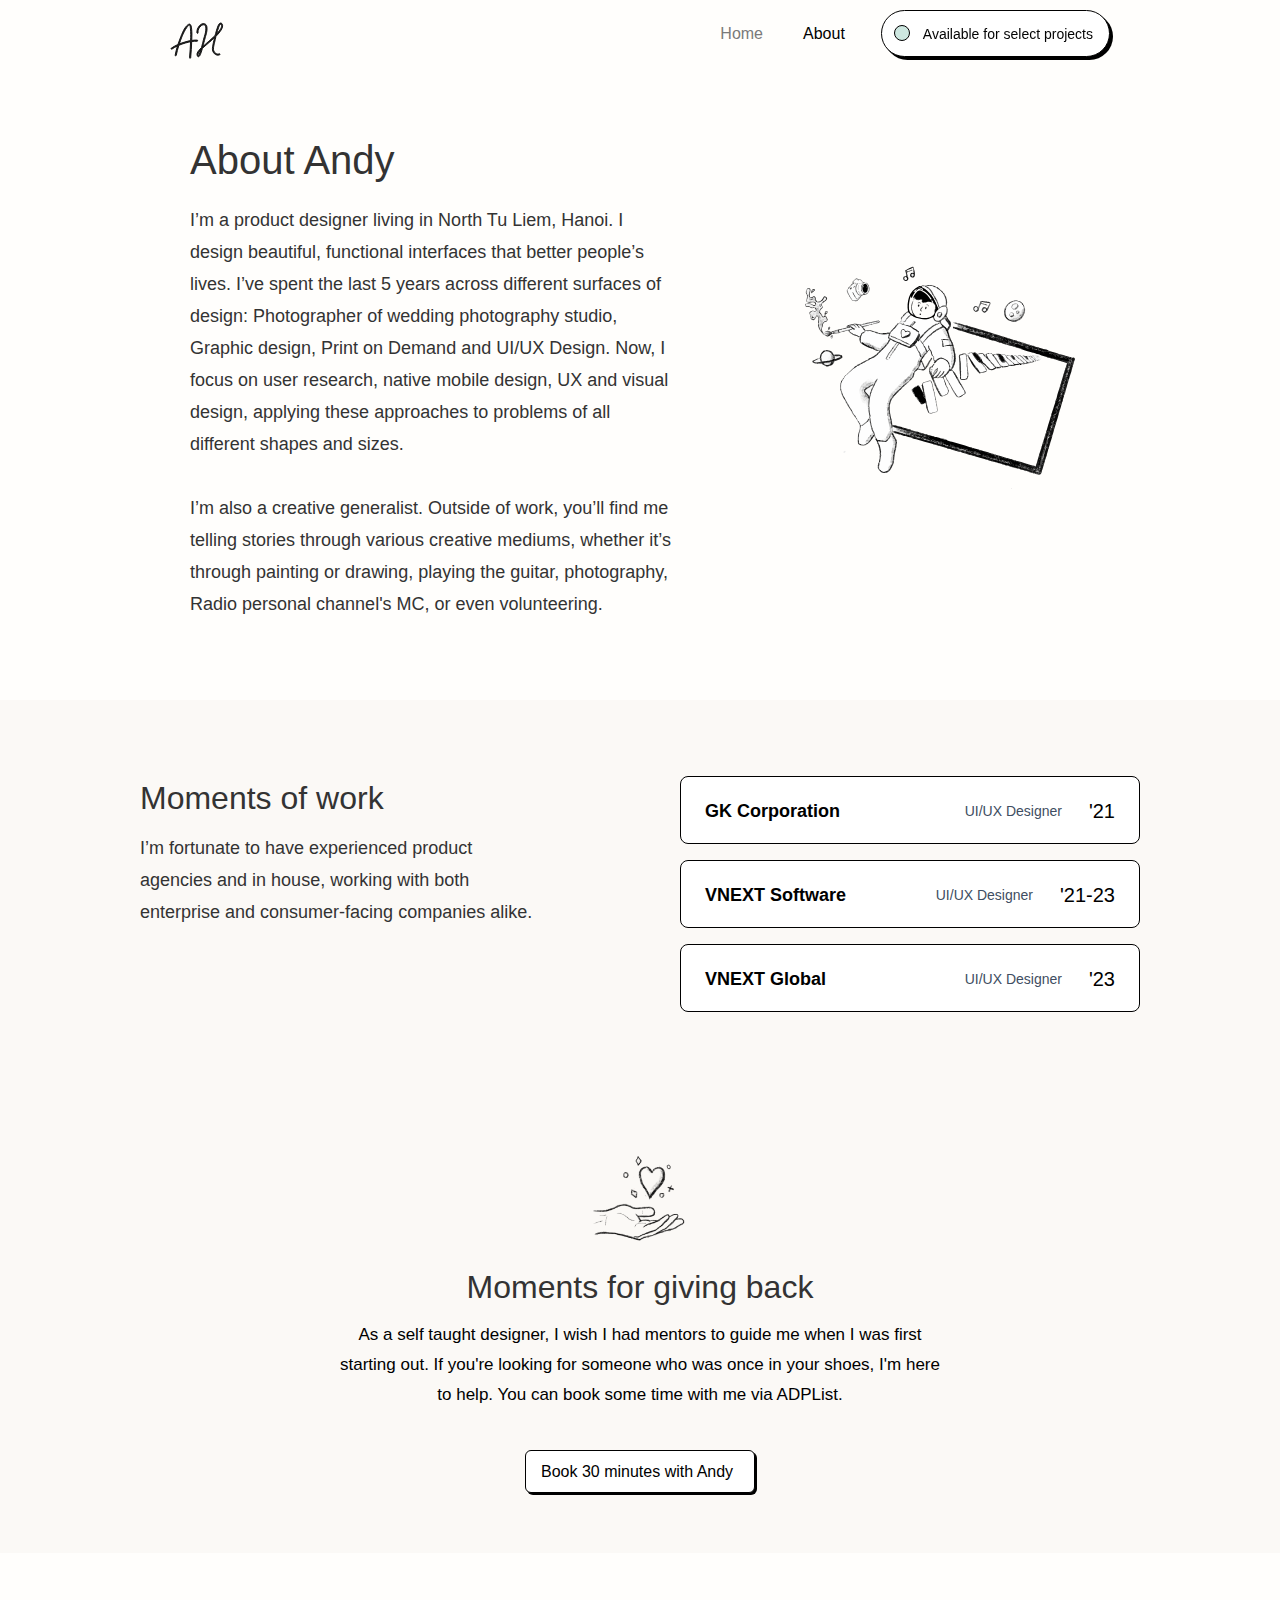
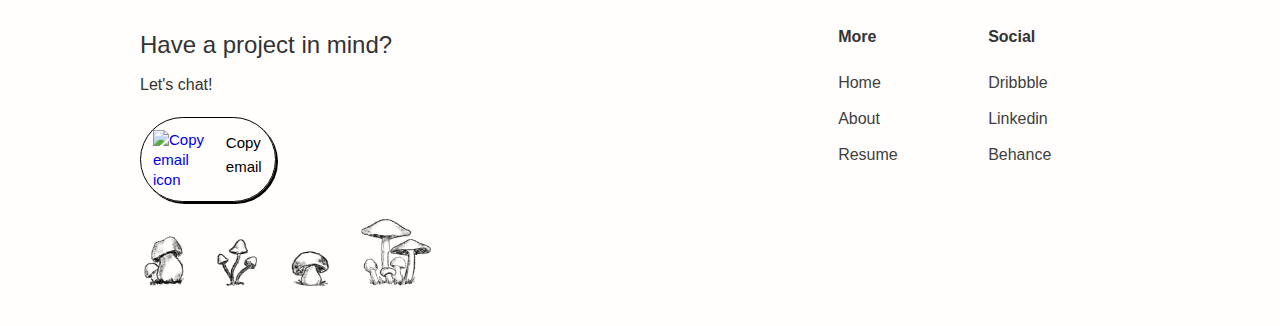
==== about.html @ 13e33b2a "update-12-5" ====
<!DOCTYPE html>
<html data-wf-domain="www.andyhoangds.github.io" data-wf-page="6182f4490222844d768a2a3d" data-wf-site="6181ce19a9e48a79066c97b2"
    ma1="ma" class=" w-mod-js w-mod-ix">
    <head>
        <meta charset="utf-8">
        <title>About Andy</title>
        <meta content="Learn more about Andy." name="description">
        <meta content="About Andy" property="og:title">
        <meta content="Learn more about Andy." property="og:description">
        <meta content="About Andy" property="twitter:title">
        <meta content="Learn more about Andy." property="twitter:description">
        <meta property="og:type" content="website">
        <meta content="summary_large_image" name="twitter:card">
        <meta content="width=device-width, initial-scale=1" name="viewport">
        <link
            href="./styles.css"
            rel="stylesheet" type="text/css">
        <!--[if lt IE 9]><script src="https://cdnjs.cloudflare.com/ajax/libs/html5shiv/3.7.3/html5shiv.min.js" type="text/javascript"></script><![endif]-->
        <script
            type="text/javascript">!function (o, c) { var n = c.documentElement, t = " w-mod-"; n.className += t + "js", ("ontouchstart" in o || o.DocumentTouch && c instanceof DocumentTouch) && (n.className += t + "touch") }(window, document);</script>
        <link
            href="./images/svg/logo-sm.svg"
            rel="shortcut icon" type="image/x-icon">
        <link
            href="./images/svg/logo-lg.svg"
            rel="apple-touch-icon">
        <style>
            .sad-cursor {
                cursor: url(https://web.archive.org/web/20221204104705im_/https://uploads-ssl.webflow.com/6181ce19a9e48a79066c97b2/61857785f69d07318e2ee0e5_sad_drawing_larger.png), default;
            }

            .happy-cursor {
                cursor: url(https://web.archive.org/web/20221204104705im_/https://uploads-ssl.webflow.com/6181ce19a9e48a79066c97b2/62f513d0bbbfc1afb9641d0f_hearttt.png), default;
            }
        </style>
        <style type="text/css"></style>
        <style>
            #checkfr_checker_auth {
                opacity: 1 !important;
                overflow: visible !important
            }

            #checkdv_checker_auth {
                opacity: 1 !important;
                overflow: visible !important
            }
        </style>
    </head>

    <body class="body">
        <div data-animation="default" data-collapse="tiny" data-duration="400" data-easing="ease-in-out"
            data-easing2="ease-in-out" role="banner" class="navbar w-nav">
            <div class="container w-container"><a href="./index.html" class="w-nav-brand"
                    aria-label="home"><img
                        src="./images/svg/logo.svg"
                        loading="lazy" alt="Logo

    " class="image"></a>
                <nav role="navigation" class="nav-menu w-nav-menu">
                    <div class="div-block-3 w-clearfix"><a href="https://andyhoangds.github.io/"
                            class="nav-link inactive w-nav-link" style="max-width: 940px;">Home</a><a
                            href="https://andyhoangds.github.io/about" aria-current="page"
                            class="nav-link current w-nav-link w--current" style="max-width: 940px;">About</a><a
                            data-clipboard-text="hoanghieu29797@gmail.com" href="#" class="div-block btn-2 w-inline-block">
                            <div class="div-block-2"></div>
                            <div data-hover-text="change email" class="text-block">Available for select projects</div>
                            <div class="tooltip"
                                style="opacity: 0; transform: translate3d(0px, -16px, 0px) scale3d(1, 1, 1) rotateX(0deg) rotateY(0deg) rotateZ(0deg) skew(0deg, 0deg); transform-style: preserve-3d;">
                                <div class="text-block-3">Copy Email</div>
                                <div class="div-block-4-copy"></div>
                            </div>
                        </a></div>
                </nav>
                <div class="menu-button w-nav-button" style="-webkit-user-select: text;" aria-label="menu" role="button"
                    tabindex="0" aria-controls="w-nav-overlay-0" aria-haspopup="menu" aria-expanded="false">
                    <div class="text-block-2">Menu</div>
                </div>
            </div>
            <div class="w-nav-overlay" data-wf-ignore="" id="w-nav-overlay-0"></div>
        </div>
        <div class="section-2 wf-section">
            <div class="div-block-16"><img
                    src="./images/svg/aboutah.svg"
                    loading="lazy"
                    srcset="./images/svg/aboutah.svg 500w, ./images/svg/aboutah.svg 800w, ./images/svg/aboutah.svg 1052w"
                    sizes="(max-width: 479px) 100vw, (max-width: 767px) 90vw, (max-width: 991px) 600px, 50vw"
                    alt="Andy floating through the air as an astronaut drawing." class="image-5"></div>
            <div class="div-block-15">
                <h2 class="heading-4">About Andy</h2>
                <div class="text-block-5">I’m a product designer living in North Tu Liem, Hanoi. I design beautiful, functional interfaces that better people’s lives. I’ve spent the last 5 years across different surfaces of design: Photographer of wedding photography studio, Graphic design, Print on Demand and UI/UX Design. Now, I focus on user research, native mobile design, UX and visual design, applying these approaches to problems of all different shapes and sizes.<br><br>I’m also a creative generalist. Outside of work, you’ll find me telling stories through various creative mediums, whether it’s through painting or drawing, playing the guitar, photography, Radio personal channel's MC, or even volunteering.</div>
            </div>
        </div>
        <div class="section-4 wf-section">
            <div class="div-block-34-copy">
                <div class="div-block-28">
                    <h2 class="heading-5">Moments of work</h2>
                    <div class="text-block-5">I’m fortunate to have experienced product agencies and in house, working with
                        both enterprise and consumer-facing companies alike.</div>
                </div>
                <div class="div-block-30">
                    <a href="https://web.archive.org/web/20221204104705/https://nextdoor.com/"
                        target="_blank" class="div-block-red w-inline-block">
                        <div class="text-block-11">GK Corporation</div>
                        <div class="div-block-31">
                            <div class="text-block-12">UI/UX Designer</div>
                            <div class="text-block-13">'21</div>
                        </div>
                    </a>
                    <a href="hhttps://vnext.vn/" target="_blank"
                        class="div-block-29-yellow w-inline-block">
                        <div class="text-block-11">VNEXT Software</div>
                        <div class="div-block-31">
                            <div class="text-block-12">UI/UX Designer</div>
                            <div class="text-block-13">'21-23</div>
                        </div>
                    </a>
                    <a href="https://vnextglobal.com/" target="_blank"
                        class="div-block-29-yellow w-inline-block">
                        <div class="text-block-11">VNEXT Global</div>
                        <div class="div-block-31">
                            <div class="text-block-12">UI/UX Designer</div>
                            <div class="text-block-13">'23</div>
                        </div>
                    </a>
                </div>
            </div>
        </div>
        <!-- <div class="wf-section">
            <div class="div-block-32">
                <h2 class="heading-5">Moments of play</h2>
                <div data-current="Tab 1" data-easing="ease" data-duration-in="300" data-duration-out="100"
                    class="tabs-2 w-tabs">
                    <div class="tabs-menu-about w-tab-menu" role="tablist"><a data-w-tab="Tab 1"
                            class="tab-link-tab-2 w-inline-block w-tab-link w--current" id="w-tabs-0-data-w-tab-0"
                            href="https://web.archive.orghttps://andyhoangds.github.io/about#w-tabs-0-data-w-pane-0"
                            role="tab" aria-controls="w-tabs-0-data-w-pane-0" aria-selected="true">
                            <div>Movement</div>
                        </a><a data-w-tab="Tab 2" class="tab-link-tab-2 w-inline-block w-tab-link" tabindex="-1"
                            id="w-tabs-0-data-w-tab-1"
                            href="https://web.archive.orghttps://andyhoangds.github.io/about#w-tabs-0-data-w-pane-1"
                            role="tab" aria-controls="w-tabs-0-data-w-pane-1" aria-selected="false">
                            <div class="text-block-9">Creativity</div>
                        </a><a data-w-tab="Tab 3" class="tab-link-tab-2 w-inline-block w-tab-link" tabindex="-1"
                            id="w-tabs-0-data-w-tab-2"
                            href="https://web.archive.orghttps://andyhoangds.github.io/about#w-tabs-0-data-w-pane-2"
                            role="tab" aria-controls="w-tabs-0-data-w-pane-2" aria-selected="false">
                            <div>Travel</div>
                        </a></div>
                    <div class="tabs-content w-tab-content">
                        <div data-w-tab="Tab 1" class="w-tab-pane w--tab-active" id="w-tabs-0-data-w-pane-0" role="tabpanel"
                            aria-labelledby="w-tabs-0-data-w-tab-0">
                            <div class="div-block-33"><img sizes="(max-width: 991px) 90vw, 600px"
                                    srcset="https://web.archive.org/web/20221204104705im_/https://uploads-ssl.webflow.com/6181ce19a9e48a79066c97b2/618466677b807f43997113d3_movement-p-500.png 500w, https://web.archive.org/web/20221204104705im_/https://uploads-ssl.webflow.com/6181ce19a9e48a79066c97b2/618466677b807f43997113d3_movement-p-800.png 800w, https://web.archive.org/web/20221204104705im_/https://uploads-ssl.webflow.com/6181ce19a9e48a79066c97b2/618466677b807f43997113d3_movement.png 1013w"
                                    loading="eager"
                                    src="https://web.archive.org/web/20221204104705im_/https://uploads-ssl.webflow.com/6181ce19a9e48a79066c97b2/618466677b807f43997113d3_movement.png"
                                    alt="Collage of Andy running, rowing, biking and climbing
    " class="image-13">
                                <div class="div-block-35">
                                    <div class="div-block-38">
                                        <div class="play-activity-blue">
                                            <div>Ultrarunning</div>
                                        </div>
                                        <div class="play-activity-green">
                                            <div>Rowing</div>
                                        </div>
                                        <div class="play-activity-yellow">
                                            <div>Gravel Biking</div>
                                        </div>
                                        <div class="play-activity-orange">
                                            <div>Climbing</div>
                                        </div>
                                    </div>
                                    <div class="text-block-10-copy">Former Lightweight Rower @ UPenn, two-time National
                                        Champion, and 100k Lightweight Rowing World Record holder. Now that I live in
                                        Boulder, my pursuit of movement is focused less on fitness or external competition,
                                        but instead on finding flow.</div>
                                </div>
                            </div>
                        </div>
                        <div data-w-tab="Tab 2" class="w-tab-pane" id="w-tabs-0-data-w-pane-1" role="tabpanel"
                            aria-labelledby="w-tabs-0-data-w-tab-1">
                            <div class="div-block-33"><img sizes="(max-width: 991px) 90vw, 600px"
                                    srcset="https://web.archive.org/web/20221204104705im_/https://uploads-ssl.webflow.com/6181ce19a9e48a79066c97b2/61847853bc19d57bda059249_creativity-p-500.png 500w, https://web.archive.org/web/20221204104705im_/https://uploads-ssl.webflow.com/6181ce19a9e48a79066c97b2/61847853bc19d57bda059249_creativity-p-800.png 800w, https://web.archive.org/web/20221204104705im_/https://uploads-ssl.webflow.com/6181ce19a9e48a79066c97b2/61847853bc19d57bda059249_creativity.png 1013w"
                                    loading="eager"
                                    src="https://web.archive.org/web/20221204104705im_/https://uploads-ssl.webflow.com/6181ce19a9e48a79066c97b2/61847853bc19d57bda059249_creativity.png"
                                    alt="Collage of Andy's creative artwork and piano" class="image-13">
                                <div class="div-block-37">
                                    <div class="div-block-38">
                                        <div class="play-activity-orange">
                                            <div>Piano</div>
                                        </div>
                                        <div class="play-activity-yellow">
                                            <div>Photography</div>
                                        </div>
                                        <div class="play-activity-green">
                                            <div>Shoe Making</div>
                                        </div>
                                        <div class="play-activity-blue">
                                            <div>Painting and Drawing</div>
                                        </div>
                                    </div>
                                    <div class="text-block-10-copy">As a child of immigrants, I never thought I could do
                                        something creative for a living. I’m lucky to not only be able to do so, but to also
                                        continue creating in my life outside of work, whether that’s through instruments,
                                        paint brushes, a camera lens, and more.</div>
                                </div>
                            </div>
                        </div>
                        <div data-w-tab="Tab 3" class="w-tab-pane" id="w-tabs-0-data-w-pane-2" role="tabpanel"
                            aria-labelledby="w-tabs-0-data-w-tab-2">
                            <div class="div-block-33"><img sizes="(max-width: 991px) 90vw, 600px"
                                    srcset="https://web.archive.org/web/20221204104705im_/https://uploads-ssl.webflow.com/6181ce19a9e48a79066c97b2/6184786c81bd89cec59d2e05_travel-p-500.png 500w, https://web.archive.org/web/20221204104705im_/https://uploads-ssl.webflow.com/6181ce19a9e48a79066c97b2/6184786c81bd89cec59d2e05_travel-p-800.png 800w, https://web.archive.org/web/20221204104705im_/https://uploads-ssl.webflow.com/6181ce19a9e48a79066c97b2/6184786c81bd89cec59d2e05_travel.png 1013w"
                                    loading="eager"
                                    src="https://web.archive.org/web/20221204104705im_/https://uploads-ssl.webflow.com/6181ce19a9e48a79066c97b2/6184786c81bd89cec59d2e05_travel.png"
                                    alt="Collage of Andy's travels" class="image-13">
                                <div class="div-block-36">
                                    <div class="div-block-38">
                                        <div class="play-activity-green">
                                            <div>Road Trips</div>
                                        </div>
                                        <div class="play-activity-orange">
                                            <div>Buster (Dog)</div>
                                        </div>
                                        <div class="play-activity-blue">
                                            <div>Camping</div>
                                        </div>
                                    </div>
                                    <div class="text-block-10-copy">I try to break out of the cycle of monotonous routine by
                                        traveling to different places, by plane, van, or truck camper. When road tripping,
                                        my dog Buster almost always comes with. We’ve driven across the US many times—some
                                        of our favorite places include Sedona, Moab, and Revelstoke (BC).</div>
                                </div>
                            </div>
                        </div>
                    </div>
                </div>
            </div>
        </div> -->
        <div class="div-block-45">
            <div class="div-block-34">
                <div class="div-block-28-copy">
                    <div class="div-block-46"><img
                            src="./images/auppoerhN.png"
                            loading="lazy" alt="supportive hand" class="image-18"></div>
                    <h2 class="heading-5-copy">Moments for giving back</h2>
                    <div class="text-block-10-copy-copy">As a self taught designer, I wish I had mentors to guide me when I
                        was first starting out. If you're looking for someone who was once in your shoes, I'm here to help.
                        You can book some time with me via ADPList.</div><a
                        href="https://adplist.org/mentors/hoang-trung-hieu"
                        target="_blank" class="mentor-btn w-button">Book 30 minutes with Andy</a>
                </div>
            </div>
        </div>
        <div class="footer-copy-copy wf-section">
            <div class="div-block-21">
                <div class="div-block-22">
                    <h3 class="heading-3">Have a project in mind?</h3>
                    <div class="text-block-work">Let's chat!</div><a data-clipboard-text="wAndy415@gmail.com" href="#"
                        class="btn w-inline-block"><img
                            src="https://web.archive.org/web/20221204104705im_/https://uploads-ssl.webflow.com/6181ce19a9e48a79066c97b2/6183ee5073942c48c80a8922_copy_24px.svg"
                            loading="lazy" alt="Copy email icon
    ">
                        <div class="text-block-8">Copy email</div>
                    </a>
                </div>
                <div class="div-block-24">
                    <div class="div-block-25">
                        <div class="footer-text-header">More</div>
                        <div class="footer-link-container"><a href="https://andyhoangds.github.io/"
                                class="footer-link">Home</a><a href="#" class="footer-link">About</a><a
                                href="https://web.archive.org/web/20221204104705/https://www.dropbox.com/s/sbxttq1cxb5ejt6/resume22.pdf?dl=0"
                                target="_blank" class="footer-link">Resume</a></div>
                    </div>
                    <div class="div-block-25">
                        <div class="footer-text-header">Social</div>
                        <div class="footer-link-container"><a href="https://dribbble.com/Junn_Andy" target="_blank"
                            class="footer-link">Dribbble</a>
                        <a href="https://www.linkedin.com/in/AndyHoangDs"
                            target="_blank" class="footer-link">Linkedin</a>
                        <a
                            href="https://www.behance.net/hoanghieu297"
                            target="_blank"
                            class="footer-link"
                            >Behance</a></div>
                    </div>
                </div>
            </div>
            <div class="div-block-47"><img
                    src="./images/mushrooms.png"
                    loading="lazy" alt="Little mushrooms" class="image-19"></div>
        </div>
        <script
            src="./scripts/jquery-3.5.1.min.dc5e7f18c8.js"
            type="text/javascript" integrity="" crossorigin="anonymous"></script>
        <script
            src="./scripts/webflow.5efab5947.js"
            type="text/javascript"></script>
        <!--[if lte IE 9]><script src="//cdnjs.cloudflare.com/ajax/libs/placeholders/3.0.2/placeholders.min.js"></script><![endif]-->
        <!-- Copy to Clipboard  -->
        <script src="./scripts/clipboard.min.js"></script>
        <script>
            var Webflow = Webflow || [];
            Webflow.push(function () {
                $.getScript('https://cdnjs.cloudflare.com/ajax/libs/clipboard.js/1.7.1/clipboard.min.js', function () {
                    new Clipboard('.btn');
                    new Clipboard('.btn-2');
                });
            });
        </script>
    </body>

</html>
---- styles.css ----
/* Generated on: Sun Nov 06 2022 20:21:51 GMT+0000 (Coordinated Universal Time) */
/* ==========================================================================
   normalize.css v3.0.3 | MIT License | github.com/necolas/normalize.css 
   ========================================================================== */
/*! normalize.css v3.0.3 | MIT License | github.com/necolas/normalize.css */html{font-family:sans-serif;-ms-text-size-adjust:100%;-webkit-text-size-adjust:100%}body{margin:0}article,aside,details,figcaption,figure,footer,header,hgroup,main,menu,nav,section,summary{display:block}audio,canvas,progress,video{display:inline-block;vertical-align:baseline}audio:not([controls]){display:none;height:0}[hidden],template{display:none}a{background-color:transparent}a:active,a:hover{outline:0}abbr[title]{border-bottom:1px dotted}b,strong{font-weight:bold}dfn{font-style:italic}h1{font-size:2em;margin:.67em 0}mark{background:#ff0;color:#000}small{font-size:80%}sub,sup{font-size:75%;line-height:0;position:relative;vertical-align:baseline}sup{top:-0.5em}sub{bottom:-0.25em}img{border:0}svg:not(:root){overflow:hidden}figure{margin:1em 40px}hr{box-sizing:content-box;height:0}pre{overflow:auto}code,kbd,pre,samp{font-family:monospace, monospace;font-size:1em}button,input,optgroup,select,textarea{color:inherit;font:inherit;margin:0}button{overflow:visible}button,select{text-transform:none}button,html input[type="button"],input[type="reset"]{-webkit-appearance:button;cursor:pointer}button[disabled],html input[disabled]{cursor:default}button::-moz-focus-inner,input::-moz-focus-inner{border:0;padding:0}input{line-height:normal}input[type='checkbox'],input[type='radio']{box-sizing:border-box;padding:0}input[type='number']::-webkit-inner-spin-button,input[type='number']::-webkit-outer-spin-button{height:auto}input[type='search']{-webkit-appearance:none}input[type='search']::-webkit-search-cancel-button,input[type='search']::-webkit-search-decoration{-webkit-appearance:none}fieldset{border:1px solid #c0c0c0;margin:0 2px;padding:.35em .625em .75em}legend{border:0;padding:0}textarea{overflow:auto}optgroup{font-weight:bold}table{border-collapse:collapse;border-spacing:0}td,th{padding:0}

/* ==========================================================================
   Start of base Webflow CSS - If you're looking for some ultra-clean CSS, skip the boilerplate and see the unminified code below.
   ========================================================================== */
   @font-face{font-family:'webflow-icons';src:url("[data-uri]") format('truetype');font-weight:normal;font-style:normal}[class^="w-icon-"],[class*=" w-icon-"]{font-family:'webflow-icons' !important;speak:none;font-style:normal;font-weight:normal;font-variant:normal;text-transform:none;line-height:1;-webkit-font-smoothing:antialiased;-moz-osx-font-smoothing:grayscale}.w-icon-slider-right:before{content:"\e600"}.w-icon-slider-left:before{content:"\e601"}.w-icon-nav-menu:before{content:"\e602"}.w-icon-arrow-down:before,.w-icon-dropdown-toggle:before{content:"\e603"}.w-icon-file-upload-remove:before{content:"\e900"}.w-icon-file-upload-icon:before{content:"\e903"}*{-webkit-box-sizing:border-box;-moz-box-sizing:border-box;box-sizing:border-box}html{height:100%}body{margin:0;min-height:100%;background-color:#fff;font-family:Arial,sans-serif;font-size:14px;line-height:20px;color:#333}img{max-width:100%;vertical-align:middle;display:inline-block}html.w-mod-touch *{background-attachment:scroll !important}.w-block{display:block}.w-inline-block{max-width:100%;display:inline-block}.w-clearfix:before,.w-clearfix:after{content:" ";display:table;grid-column-start:1;grid-row-start:1;grid-column-end:2;grid-row-end:2}.w-clearfix:after{clear:both}.w-hidden{display:none}.w-button{display:inline-block;padding:9px 15px;background-color:#3898EC;color:white;border:0;line-height:inherit;text-decoration:none;cursor:pointer;border-radius:0}input.w-button{-webkit-appearance:button}html[data-w-dynpage] [data-w-cloak]{color:transparent !important}.w-webflow-badge,.w-webflow-badge *{position:static;left:auto;top:auto;right:auto;bottom:auto;z-index:auto;display:block;visibility:visible;overflow:visible;overflow-x:visible;overflow-y:visible;box-sizing:border-box;width:auto;height:auto;max-height:none;max-width:none;min-height:0;min-width:0;margin:0;padding:0;float:none;clear:none;border:0 none transparent;border-radius:0;background:none;background-image:none;background-position:0% 0%;background-size:auto auto;background-repeat:repeat;background-origin:padding-box;background-clip:border-box;background-attachment:scroll;background-color:transparent;box-shadow:none;opacity:1;transform:none;transition:none;direction:ltr;font-family:inherit;font-weight:inherit;color:inherit;font-size:inherit;line-height:inherit;font-style:inherit;font-variant:inherit;text-align:inherit;letter-spacing:inherit;text-decoration:inherit;text-indent:0;text-transform:inherit;list-style-type:disc;text-shadow:none;font-smoothing:auto;vertical-align:baseline;cursor:inherit;white-space:inherit;word-break:normal;word-spacing:normal;word-wrap:normal}.w-webflow-badge{position:fixed !important;display:inline-block !important;visibility:visible !important;z-index:2147483647 !important;top:auto !important;right:12px !important;bottom:12px !important;left:auto !important;color:#AAADB0 !important;background-color:#fff !important;border-radius:3px !important;padding:6px 8px 6px 6px !important;font-size:12px !important;opacity:1 !important;line-height:14px !important;text-decoration:none !important;transform:none !important;margin:0 !important;width:auto !important;height:auto !important;overflow:visible !important;white-space:nowrap;box-shadow:0 0 0 1px rgba(0,0,0,0.1),0 1px 3px rgba(0,0,0,0.1);cursor:pointer}.w-webflow-badge>img{display:inline-block !important;visibility:visible !important;opacity:1 !important;vertical-align:middle !important}h1,h2,h3,h4,h5,h6{font-weight:bold;margin-bottom:10px}h1{font-size:38px;line-height:44px;margin-top:20px}h2{font-size:32px;line-height:36px;margin-top:20px}h3{font-size:24px;line-height:30px;margin-top:20px}h4{font-size:18px;line-height:24px;margin-top:10px}h5{font-size:14px;line-height:20px;margin-top:10px}h6{font-size:12px;line-height:18px;margin-top:10px}p{margin-top:0;margin-bottom:10px}blockquote{margin:0 0 10px 0;padding:10px 20px;border-left:5px solid #E2E2E2;font-size:18px;line-height:22px}figure{margin:0;margin-bottom:10px}figcaption{margin-top:5px;text-align:center}ul,ol{margin-top:0px;margin-bottom:10px;padding-left:40px}.w-list-unstyled{padding-left:0;list-style:none}.w-embed:before,.w-embed:after{content:" ";display:table;grid-column-start:1;grid-row-start:1;grid-column-end:2;grid-row-end:2}.w-embed:after{clear:both}.w-video{width:100%;position:relative;padding:0}.w-video iframe,.w-video object,.w-video embed{position:absolute;top:0;left:0;width:100%;height:100%;border:none}fieldset{padding:0;margin:0;border:0}button,[type='button'],[type='reset']{border:0;cursor:pointer;-webkit-appearance:button}.w-form{margin:0 0 15px}.w-form-done{display:none;padding:20px;text-align:center;background-color:#dddddd}.w-form-fail{display:none;margin-top:10px;padding:10px;background-color:#ffdede}label{display:block;margin-bottom:5px;font-weight:bold}.w-input,.w-select{display:block;width:100%;height:38px;padding:8px 12px;margin-bottom:10px;font-size:14px;line-height:1.42857143;color:#333333;vertical-align:middle;background-color:#ffffff;border:1px solid #cccccc}.w-input:-moz-placeholder,.w-select:-moz-placeholder{color:#999}.w-input::-moz-placeholder,.w-select::-moz-placeholder{color:#999;opacity:1}.w-input:-ms-input-placeholder,.w-select:-ms-input-placeholder{color:#999}.w-input::-webkit-input-placeholder,.w-select::-webkit-input-placeholder{color:#999}.w-input:focus,.w-select:focus{border-color:#3898EC;outline:0}.w-input[disabled],.w-select[disabled],.w-input[readonly],.w-select[readonly],fieldset[disabled] .w-input,fieldset[disabled] .w-select{cursor:not-allowed}.w-input[disabled]:not(.w-input-disabled),.w-select[disabled]:not(.w-input-disabled),.w-input[readonly],.w-select[readonly],fieldset[disabled]:not(.w-input-disabled) .w-input,fieldset[disabled]:not(.w-input-disabled) .w-select{background-color:#eeeeee}textarea.w-input,textarea.w-select{height:auto}.w-select{background-color:#f3f3f3}.w-select[multiple]{height:auto}.w-form-label{display:inline-block;cursor:pointer;font-weight:normal;margin-bottom:0px}.w-radio{display:block;margin-bottom:5px;padding-left:20px}.w-radio:before,.w-radio:after{content:" ";display:table;grid-column-start:1;grid-row-start:1;grid-column-end:2;grid-row-end:2}.w-radio:after{clear:both}.w-radio-input{margin:4px 0 0;margin-top:1px \9;line-height:normal;float:left;margin-left:-20px}.w-radio-input{margin-top:3px}.w-file-upload{display:block;margin-bottom:10px}.w-file-upload-input{width:.1px;height:.1px;opacity:0;overflow:hidden;position:absolute;z-index:-100}.w-file-upload-default,.w-file-upload-uploading,.w-file-upload-success{display:inline-block;color:#333333}.w-file-upload-error{display:block;margin-top:10px}.w-file-upload-default.w-hidden,.w-file-upload-uploading.w-hidden,.w-file-upload-error.w-hidden,.w-file-upload-success.w-hidden{display:none}.w-file-upload-uploading-btn{display:flex;font-size:14px;font-weight:normal;cursor:pointer;margin:0;padding:8px 12px;border:1px solid #cccccc;background-color:#fafafa}.w-file-upload-file{display:flex;flex-grow:1;justify-content:space-between;margin:0;padding:8px 9px 8px 11px;border:1px solid #cccccc;background-color:#fafafa}.w-file-upload-file-name{font-size:14px;font-weight:normal;display:block}.w-file-remove-link{margin-top:3px;margin-left:10px;width:auto;height:auto;padding:3px;display:block;cursor:pointer}.w-icon-file-upload-remove{margin:auto;font-size:10px}.w-file-upload-error-msg{display:inline-block;color:#ea384c;padding:2px 0}.w-file-upload-info{display:inline-block;line-height:38px;padding:0 12px}.w-file-upload-label{display:inline-block;font-size:14px;font-weight:normal;cursor:pointer;margin:0;padding:8px 12px;border:1px solid #cccccc;background-color:#fafafa}.w-icon-file-upload-icon,.w-icon-file-upload-uploading{display:inline-block;margin-right:8px;width:20px}.w-icon-file-upload-uploading{height:20px}.w-container{margin-left:auto;margin-right:auto;max-width:940px}.w-container:before,.w-container:after{content:" ";display:table;grid-column-start:1;grid-row-start:1;grid-column-end:2;grid-row-end:2}.w-container:after{clear:both}.w-container .w-row{margin-left:-10px;margin-right:-10px}.w-row:before,.w-row:after{content:" ";display:table;grid-column-start:1;grid-row-start:1;grid-column-end:2;grid-row-end:2}.w-row:after{clear:both}.w-row .w-row{margin-left:0;margin-right:0}.w-col{position:relative;float:left;width:100%;min-height:1px;padding-left:10px;padding-right:10px}.w-col .w-col{padding-left:0;padding-right:0}.w-col-1{width:8.33333333%}.w-col-2{width:16.66666667%}.w-col-3{width:25%}.w-col-4{width:33.33333333%}.w-col-5{width:41.66666667%}.w-col-6{width:50%}.w-col-7{width:58.33333333%}.w-col-8{width:66.66666667%}.w-col-9{width:75%}.w-col-10{width:83.33333333%}.w-col-11{width:91.66666667%}.w-col-12{width:100%}.w-hidden-main{display:none !important}@media screen and (max-width:991px){.w-container{max-width:728px}.w-hidden-main{display:inherit !important}.w-hidden-medium{display:none !important}.w-col-medium-1{width:8.33333333%}.w-col-medium-2{width:16.66666667%}.w-col-medium-3{width:25%}.w-col-medium-4{width:33.33333333%}.w-col-medium-5{width:41.66666667%}.w-col-medium-6{width:50%}.w-col-medium-7{width:58.33333333%}.w-col-medium-8{width:66.66666667%}.w-col-medium-9{width:75%}.w-col-medium-10{width:83.33333333%}.w-col-medium-11{width:91.66666667%}.w-col-medium-12{width:100%}.w-col-stack{width:100%;left:auto;right:auto}}@media screen and (max-width:767px){.w-hidden-main{display:inherit !important}.w-hidden-medium{display:inherit !important}.w-hidden-small{display:none !important}.w-row,.w-container .w-row{margin-left:0;margin-right:0}.w-col{width:100%;left:auto;right:auto}.w-col-small-1{width:8.33333333%}.w-col-small-2{width:16.66666667%}.w-col-small-3{width:25%}.w-col-small-4{width:33.33333333%}.w-col-small-5{width:41.66666667%}.w-col-small-6{width:50%}.w-col-small-7{width:58.33333333%}.w-col-small-8{width:66.66666667%}.w-col-small-9{width:75%}.w-col-small-10{width:83.33333333%}.w-col-small-11{width:91.66666667%}.w-col-small-12{width:100%}}@media screen and (max-width:479px){.w-container{max-width:none}.w-hidden-main{display:inherit !important}.w-hidden-medium{display:inherit !important}.w-hidden-small{display:inherit !important}.w-hidden-tiny{display:none !important}.w-col{width:100%}.w-col-tiny-1{width:8.33333333%}.w-col-tiny-2{width:16.66666667%}.w-col-tiny-3{width:25%}.w-col-tiny-4{width:33.33333333%}.w-col-tiny-5{width:41.66666667%}.w-col-tiny-6{width:50%}.w-col-tiny-7{width:58.33333333%}.w-col-tiny-8{width:66.66666667%}.w-col-tiny-9{width:75%}.w-col-tiny-10{width:83.33333333%}.w-col-tiny-11{width:91.66666667%}.w-col-tiny-12{width:100%}}.w-widget{position:relative}.w-widget-map{width:100%;height:400px}.w-widget-map label{width:auto;display:inline}.w-widget-map img{max-width:inherit}.w-widget-map .gm-style-iw{text-align:center}.w-widget-map .gm-style-iw>button{display:none !important}.w-widget-twitter{overflow:hidden}.w-widget-twitter-count-shim{display:inline-block;vertical-align:top;position:relative;width:28px;height:20px;text-align:center;background:white;border:#758696 solid 1px;border-radius:3px}.w-widget-twitter-count-shim *{pointer-events:none;-webkit-user-select:none;-moz-user-select:none;-ms-user-select:none;user-select:none}.w-widget-twitter-count-shim .w-widget-twitter-count-inner{position:relative;font-size:15px;line-height:12px;text-align:center;color:#999;font-family:serif}.w-widget-twitter-count-shim .w-widget-twitter-count-clear{position:relative;display:block}.w-widget-twitter-count-shim.w--large{width:36px;height:28px}.w-widget-twitter-count-shim.w--large .w-widget-twitter-count-inner{font-size:18px;line-height:18px}.w-widget-twitter-count-shim:not(.w--vertical){margin-left:5px;margin-right:8px}.w-widget-twitter-count-shim:not(.w--vertical).w--large{margin-left:6px}.w-widget-twitter-count-shim:not(.w--vertical):before,.w-widget-twitter-count-shim:not(.w--vertical):after{top:50%;left:0;border:solid transparent;content:' ';height:0;width:0;position:absolute;pointer-events:none}.w-widget-twitter-count-shim:not(.w--vertical):before{border-color:rgba(117,134,150,0);border-right-color:#5d6c7b;border-width:4px;margin-left:-9px;margin-top:-4px}.w-widget-twitter-count-shim:not(.w--vertical).w--large:before{border-width:5px;margin-left:-10px;margin-top:-5px}.w-widget-twitter-count-shim:not(.w--vertical):after{border-color:rgba(255,255,255,0);border-right-color:white;border-width:4px;margin-left:-8px;margin-top:-4px}.w-widget-twitter-count-shim:not(.w--vertical).w--large:after{border-width:5px;margin-left:-9px;margin-top:-5px}.w-widget-twitter-count-shim.w--vertical{width:61px;height:33px;margin-bottom:8px}.w-widget-twitter-count-shim.w--vertical:before,.w-widget-twitter-count-shim.w--vertical:after{top:100%;left:50%;border:solid transparent;content:' ';height:0;width:0;position:absolute;pointer-events:none}.w-widget-twitter-count-shim.w--vertical:before{border-color:rgba(117,134,150,0);border-top-color:#5d6c7b;border-width:5px;margin-left:-5px}.w-widget-twitter-count-shim.w--vertical:after{border-color:rgba(255,255,255,0);border-top-color:white;border-width:4px;margin-left:-4px}.w-widget-twitter-count-shim.w--vertical .w-widget-twitter-count-inner{font-size:18px;line-height:22px}.w-widget-twitter-count-shim.w--vertical.w--large{width:76px}.w-background-video{position:relative;overflow:hidden;height:500px;color:white}.w-background-video>video{background-size:cover;background-position:50% 50%;position:absolute;margin:auto;width:100%;height:100%;right:-100%;bottom:-100%;top:-100%;left:-100%;object-fit:cover;z-index:-100}.w-background-video>video::-webkit-media-controls-start-playback-button{display:none !important;-webkit-appearance:none}.w-background-video--control{position:absolute;bottom:1em;right:1em;background-color:transparent;padding:0}.w-background-video--control>[hidden]{display:none !important}.w-slider{position:relative;height:300px;text-align:center;background:#dddddd;clear:both;-webkit-tap-highlight-color:rgba(0,0,0,0);tap-highlight-color:rgba(0,0,0,0)}.w-slider-mask{position:relative;display:block;overflow:hidden;z-index:1;left:0;right:0;height:100%;white-space:nowrap}.w-slide{position:relative;display:inline-block;vertical-align:top;width:100%;height:100%;white-space:normal;text-align:left}.w-slider-nav{position:absolute;z-index:2;top:auto;right:0;bottom:0;left:0;margin:auto;padding-top:10px;height:40px;text-align:center;-webkit-tap-highlight-color:rgba(0,0,0,0);tap-highlight-color:rgba(0,0,0,0)}.w-slider-nav.w-round>div{border-radius:100%}.w-slider-nav.w-num>div{width:auto;height:auto;padding:.2em .5em;font-size:inherit;line-height:inherit}.w-slider-nav.w-shadow>div{box-shadow:0 0 3px rgba(51,51,51,0.4)}.w-slider-nav-invert{color:#fff}.w-slider-nav-invert>div{background-color:rgba(34,34,34,0.4)}.w-slider-nav-invert>div.w-active{background-color:#222}.w-slider-dot{position:relative;display:inline-block;width:1em;height:1em;background-color:rgba(255,255,255,0.4);cursor:pointer;margin:0 3px .5em;transition:background-color 100ms,color 100ms}.w-slider-dot.w-active{background-color:#fff}.w-slider-dot:focus{outline:none;box-shadow:0 0 0 2px #fff}.w-slider-dot:focus.w-active{box-shadow:none}.w-slider-arrow-left,.w-slider-arrow-right{position:absolute;width:80px;top:0;right:0;bottom:0;left:0;margin:auto;cursor:pointer;overflow:hidden;color:white;font-size:40px;-webkit-tap-highlight-color:rgba(0,0,0,0);tap-highlight-color:rgba(0,0,0,0);-webkit-user-select:none;-moz-user-select:none;-ms-user-select:none;user-select:none}.w-slider-arrow-left [class^='w-icon-'],.w-slider-arrow-right [class^='w-icon-'],.w-slider-arrow-left [class*=' w-icon-'],.w-slider-arrow-right [class*=' w-icon-']{position:absolute}.w-slider-arrow-left:focus,.w-slider-arrow-right:focus{outline:0}.w-slider-arrow-left{z-index:3;right:auto}.w-slider-arrow-right{z-index:4;left:auto}.w-icon-slider-left,.w-icon-slider-right{top:0;right:0;bottom:0;left:0;margin:auto;width:1em;height:1em}.w-slider-aria-label{border:0;clip:rect(0 0 0 0);height:1px;margin:-1px;overflow:hidden;padding:0;position:absolute;width:1px}.w-slider-force-show{display:block !important}.w-dropdown{display:inline-block;position:relative;text-align:left;margin-left:auto;margin-right:auto;z-index:900}.w-dropdown-btn,.w-dropdown-toggle,.w-dropdown-link{position:relative;vertical-align:top;text-decoration:none;color:#222222;padding:20px;text-align:left;margin-left:auto;margin-right:auto;white-space:nowrap}.w-dropdown-toggle{-webkit-user-select:none;-moz-user-select:none;-ms-user-select:none;user-select:none;display:inline-block;cursor:pointer;padding-right:40px}.w-dropdown-toggle:focus{outline:0}.w-icon-dropdown-toggle{position:absolute;top:0;right:0;bottom:0;margin:auto;margin-right:20px;width:1em;height:1em}.w-dropdown-list{position:absolute;background:#dddddd;display:none;min-width:100%}.w-dropdown-list.w--open{display:block}.w-dropdown-link{padding:10px 20px;display:block;color:#222222}.w-dropdown-link.w--current{color:#0082f3}.w-dropdown-link:focus{outline:0}@media screen and (max-width:767px){.w-nav-brand{padding-left:10px}}.w-lightbox-backdrop{color:#000;cursor:auto;font-family:serif;font-size:medium;font-style:normal;font-variant:normal;font-weight:normal;letter-spacing:normal;line-height:normal;list-style:disc;text-align:start;text-indent:0;text-shadow:none;text-transform:none;visibility:visible;white-space:normal;word-break:normal;word-spacing:normal;word-wrap:normal;position:fixed;top:0;right:0;bottom:0;left:0;color:#fff;font-family:"Helvetica Neue",Helvetica,Ubuntu,"Segoe UI",Verdana,sans-serif;font-size:17px;line-height:1.2;font-weight:300;text-align:center;background:rgba(0,0,0,0.9);z-index:2000;outline:0;opacity:0;-webkit-user-select:none;-moz-user-select:none;-ms-user-select:none;-webkit-tap-highlight-color:transparent;-webkit-transform:translate(0, 0)}.w-lightbox-backdrop,.w-lightbox-container{height:100%;overflow:auto;-webkit-overflow-scrolling:touch}.w-lightbox-content{position:relative;height:100vh;overflow:hidden}.w-lightbox-view{position:absolute;width:100vw;height:100vh;opacity:0}.w-lightbox-view:before{content:"";height:100vh}.w-lightbox-group,.w-lightbox-group .w-lightbox-view,.w-lightbox-group .w-lightbox-view:before{height:86vh}.w-lightbox-frame,.w-lightbox-view:before{display:inline-block;vertical-align:middle}.w-lightbox-figure{position:relative;margin:0}.w-lightbox-group .w-lightbox-figure{cursor:pointer}.w-lightbox-img{width:auto;height:auto;max-width:none}.w-lightbox-image{display:block;float:none;max-width:100vw;max-height:100vh}.w-lightbox-group .w-lightbox-image{max-height:86vh}.w-lightbox-caption{position:absolute;right:0;bottom:0;left:0;padding:.5em 1em;background:rgba(0,0,0,0.4);text-align:left;text-overflow:ellipsis;white-space:nowrap;overflow:hidden}.w-lightbox-embed{position:absolute;top:0;right:0;bottom:0;left:0;width:100%;height:100%}.w-lightbox-control{position:absolute;top:0;width:4em;background-size:24px;background-repeat:no-repeat;background-position:center;cursor:pointer;-webkit-transition:all .3s;transition:all .3s}.w-lightbox-left{display:none;bottom:0;left:0;background-image:url("[data-uri]")}.w-lightbox-right{display:none;right:0;bottom:0;background-image:url("[data-uri]")}.w-lightbox-close{right:0;height:2.6em;background-image:url("[data-uri]");background-size:18px}.w-lightbox-strip{position:absolute;bottom:0;left:0;right:0;padding:0 1vh;line-height:0;white-space:nowrap;overflow-x:auto;overflow-y:hidden}.w-lightbox-item{display:inline-block;width:10vh;padding:2vh 1vh;box-sizing:content-box;cursor:pointer;-webkit-transform:translate3d(0, 0, 0)}.w-lightbox-active{opacity:.3}.w-lightbox-thumbnail{position:relative;height:10vh;background:#222;overflow:hidden}.w-lightbox-thumbnail-image{position:absolute;top:0;left:0}.w-lightbox-thumbnail .w-lightbox-tall{top:50%;width:100%;-webkit-transform:translate(0, -50%);-ms-transform:translate(0, -50%);transform:translate(0, -50%)}.w-lightbox-thumbnail .w-lightbox-wide{left:50%;height:100%;-webkit-transform:translate(-50%, 0);-ms-transform:translate(-50%, 0);transform:translate(-50%, 0)}.w-lightbox-spinner{position:absolute;top:50%;left:50%;box-sizing:border-box;width:40px;height:40px;margin-top:-20px;margin-left:-20px;border:5px solid rgba(0,0,0,0.4);border-radius:50%;-webkit-animation:spin .8s infinite linear;animation:spin .8s infinite linear}.w-lightbox-spinner:after{content:"";position:absolute;top:-4px;right:-4px;bottom:-4px;left:-4px;border:3px solid transparent;border-bottom-color:#fff;border-radius:50%}.w-lightbox-hide{display:none}.w-lightbox-noscroll{overflow:hidden}@media (min-width:768px){.w-lightbox-content{height:96vh;margin-top:2vh}.w-lightbox-view,.w-lightbox-view:before{height:96vh}.w-lightbox-group,.w-lightbox-group .w-lightbox-view,.w-lightbox-group .w-lightbox-view:before{height:84vh}.w-lightbox-image{max-width:96vw;max-height:96vh}.w-lightbox-group .w-lightbox-image{max-width:82.3vw;max-height:84vh}.w-lightbox-left,.w-lightbox-right{display:block;opacity:.5}.w-lightbox-close{opacity:.8}.w-lightbox-control:hover{opacity:1}}.w-lightbox-inactive,.w-lightbox-inactive:hover{opacity:0}.w-richtext:before,.w-richtext:after{content:" ";display:table;grid-column-start:1;grid-row-start:1;grid-column-end:2;grid-row-end:2}.w-richtext:after{clear:both}.w-richtext[contenteditable="true"]:before,.w-richtext[contenteditable="true"]:after{white-space:initial}.w-richtext ol,.w-richtext ul{overflow:hidden}.w-richtext .w-richtext-figure-selected.w-richtext-figure-type-video div:after,.w-richtext .w-richtext-figure-selected[data-rt-type="video"] div:after{outline:2px solid #2895f7}.w-richtext .w-richtext-figure-selected.w-richtext-figure-type-image div,.w-richtext .w-richtext-figure-selected[data-rt-type="image"] div{outline:2px solid #2895f7}.w-richtext figure.w-richtext-figure-type-video>div:after,.w-richtext figure[data-rt-type="video"]>div:after{content:'';position:absolute;display:none;left:0;top:0;right:0;bottom:0}.w-richtext figure{position:relative;max-width:60%}.w-richtext figure>div:before{cursor:default!important}.w-richtext figure img{width:100%}.w-richtext figure figcaption.w-richtext-figcaption-placeholder{opacity:.6}.w-richtext figure div{font-size:0px;color:transparent}.w-richtext figure.w-richtext-figure-type-image,.w-richtext figure[data-rt-type="image"]{display:table}.w-richtext figure.w-richtext-figure-type-image>div,.w-richtext figure[data-rt-type="image"]>div{display:inline-block}.w-richtext figure.w-richtext-figure-type-image>figcaption,.w-richtext figure[data-rt-type="image"]>figcaption{display:table-caption;caption-side:bottom}.w-richtext figure.w-richtext-figure-type-video,.w-richtext figure[data-rt-type="video"]{width:60%;height:0}.w-richtext figure.w-richtext-figure-type-video iframe,.w-richtext figure[data-rt-type="video"] iframe{position:absolute;top:0;left:0;width:100%;height:100%}.w-richtext figure.w-richtext-figure-type-video>div,.w-richtext figure[data-rt-type="video"]>div{width:100%}.w-richtext figure.w-richtext-align-center{margin-right:auto;margin-left:auto;clear:both}.w-richtext figure.w-richtext-align-center.w-richtext-figure-type-image>div,.w-richtext figure.w-richtext-align-center[data-rt-type="image"]>div{max-width:100%}.w-richtext figure.w-richtext-align-normal{clear:both}.w-richtext figure.w-richtext-align-fullwidth{width:100%;max-width:100%;text-align:center;clear:both;display:block;margin-right:auto;margin-left:auto}.w-richtext figure.w-richtext-align-fullwidth>div{display:inline-block;padding-bottom:inherit}.w-richtext figure.w-richtext-align-fullwidth>figcaption{display:block}.w-richtext figure.w-richtext-align-floatleft{float:left;margin-right:15px;clear:none}.w-richtext figure.w-richtext-align-floatright{float:right;margin-left:15px;clear:none}.w-nav{position:relative;background:#dddddd;z-index:1000}.w-nav:before,.w-nav:after{content:" ";display:table;grid-column-start:1;grid-row-start:1;grid-column-end:2;grid-row-end:2}.w-nav:after{clear:both}.w-nav-brand{position:relative;float:left;text-decoration:none;color:#333333}.w-nav-link{position:relative;display:inline-block;vertical-align:top;text-decoration:none;color:#222222;padding:20px;text-align:left;margin-left:auto;margin-right:auto}.w-nav-link.w--current{color:#0082f3}.w-nav-menu{position:relative;float:right}[data-nav-menu-open]{display:block !important;position:absolute;top:100%;left:0;right:0;background:#C8C8C8;text-align:center;overflow:visible;min-width:200px}.w--nav-link-open{display:block;position:relative}.w-nav-overlay{position:absolute;overflow:hidden;display:none;top:100%;left:0;right:0;width:100%}.w-nav-overlay [data-nav-menu-open]{top:0}.w-nav[data-animation="over-left"] .w-nav-overlay{width:auto}.w-nav[data-animation="over-left"] .w-nav-overlay,.w-nav[data-animation="over-left"] [data-nav-menu-open]{right:auto;z-index:1;top:0}.w-nav[data-animation="over-right"] .w-nav-overlay{width:auto}.w-nav[data-animation="over-right"] .w-nav-overlay,.w-nav[data-animation="over-right"] [data-nav-menu-open]{left:auto;z-index:1;top:0}.w-nav-button{position:relative;float:right;padding:18px;font-size:24px;display:none;cursor:pointer;-webkit-tap-highlight-color:rgba(0,0,0,0);tap-highlight-color:rgba(0,0,0,0);-webkit-user-select:none;-moz-user-select:none;-ms-user-select:none;user-select:none}.w-nav-button:focus{outline:0}.w-nav-button.w--open{background-color:#C8C8C8;color:white}.w-nav[data-collapse="all"] .w-nav-menu{display:none}.w-nav[data-collapse="all"] .w-nav-button{display:block}.w--nav-dropdown-open{display:block}.w--nav-dropdown-toggle-open{display:block}.w--nav-dropdown-list-open{position:static}@media screen and (max-width:991px){.w-nav[data-collapse="medium"] .w-nav-menu{display:none}.w-nav[data-collapse="medium"] .w-nav-button{display:block}}@media screen and (max-width:767px){.w-nav[data-collapse="small"] .w-nav-menu{display:none}.w-nav[data-collapse="small"] .w-nav-button{display:block}.w-nav-brand{padding-left:10px}}@media screen and (max-width:479px){.w-nav[data-collapse="tiny"] .w-nav-menu{display:none}.w-nav[data-collapse="tiny"] .w-nav-button{display:block}}.w-tabs{position:relative}.w-tabs:before,.w-tabs:after{content:" ";display:table;grid-column-start:1;grid-row-start:1;grid-column-end:2;grid-row-end:2}.w-tabs:after{clear:both}.w-tab-menu{position:relative}.w-tab-link{position:relative;display:inline-block;vertical-align:top;text-decoration:none;padding:9px 30px;text-align:left;cursor:pointer;color:#222222;background-color:#dddddd}.w-tab-link.w--current{background-color:#C8C8C8}.w-tab-link:focus{outline:0}.w-tab-content{position:relative;display:block;overflow:hidden}.w-tab-pane{position:relative;display:none}.w--tab-active{display:block}@media screen and (max-width:479px){.w-tab-link{display:block}}.w-ix-emptyfix:after{content:""}@keyframes spin{0%{transform:rotate(0deg)}100%{transform:rotate(360deg)}}.w-dyn-empty{padding:10px;background-color:#dddddd}.w-dyn-hide{display:none !important}.w-dyn-bind-empty{display:none !important}.w-condition-invisible{display:none !important}.wf-layout-layout{display:grid !important}.wf-layout-cell{display:flex !important}

   /* ==========================================================================
      Start of custom Webflow CSS
      ========================================================================== */
   body {
     font-family: Arial, 'Helvetica Neue', Helvetica, sans-serif;
     color: #333;
     font-size: 14px;
     line-height: 20px;
   }
   
   h1 {
     position: relative;
     margin-top: 20px;
     margin-bottom: 10px;
     font-family: Recoleta, sans-serif;
     font-size: 56px;
     line-height: 80px;
     font-weight: 500;
   }
   
   h2 {
     margin-top: 20px;
     margin-bottom: 10px;
     font-size: 32px;
     line-height: 36px;
     font-weight: bold;
   }
   
   a {
     text-decoration: underline;
   }
   
   a.w--current {
     margin-right: 15px;
   }
   
   .utility-page-wrap {
     display: -webkit-box;
     display: -webkit-flex;
     display: -ms-flexbox;
     display: flex;
     width: 100vw;
     height: 100vh;
     max-height: 100%;
     max-width: 100%;
     -webkit-box-pack: center;
     -webkit-justify-content: center;
     -ms-flex-pack: center;
     justify-content: center;
     -webkit-box-align: center;
     -webkit-align-items: center;
     -ms-flex-align: center;
     align-items: center;
   }
   
   .utility-page-content {
     display: -webkit-box;
     display: -webkit-flex;
     display: -ms-flexbox;
     display: flex;
     width: 260px;
     -webkit-box-orient: vertical;
     -webkit-box-direction: normal;
     -webkit-flex-direction: column;
     -ms-flex-direction: column;
     flex-direction: column;
     text-align: center;
   }
   
   .utility-page-form {
     display: -webkit-box;
     display: -webkit-flex;
     display: -ms-flexbox;
     display: flex;
     -webkit-box-orient: vertical;
     -webkit-box-direction: normal;
     -webkit-flex-direction: column;
     -ms-flex-direction: column;
     flex-direction: column;
     -webkit-box-align: stretch;
     -webkit-align-items: stretch;
     -ms-flex-align: stretch;
     align-items: stretch;
   }
   
   .body {
     margin-left: 0px;
     border-radius: 0px;
     background-color: #fffefc;
   }
   
   .navbar {
     padding-bottom: 4px;
     background-color: #fffefc;
     opacity: 1;
   }
   
   .image {
     margin-top: 14px;
     -webkit-transition: opacity 200ms ease-in-out;
     transition: opacity 200ms ease-in-out;
   }
   
   .image:hover {
     opacity: 0.57;
   }
   
   .nav-link {
     padding-top: 24px;
     font-family: Gilroy, sans-serif;
     font-weight: 500;
   }
   
   .nav-link.w--current {
     margin-right: 0px;
     color: #000;
     font-size: 16px;
   }
   
   .nav-link.inactive {
     opacity: 1;
     -webkit-transition: all 200ms ease;
     transition: all 200ms ease;
     color: #7a7a7a;
     font-size: 16px;
   }
   
   .nav-link.inactive:hover {
     color: #000;
   }
   
   .nav-link.current {
     font-size: 16px;
     font-weight: 500;
     cursor: auto;
   }
   
   .nav-pill {
     margin-top: 10px;
     margin-bottom: auto;
     margin-left: 16px;
     padding-top: 12px;
     padding-bottom: 12px;
     border: 1px solid #000;
     border-radius: 100px;
     background-color: #fff;
     box-shadow: 2px 2px 0 0 #000;
     font-family: Gilroy, sans-serif;
     font-weight: 400;
   }
   
   .div-block {
     position: relative;
     z-index: 10;
     display: -webkit-box;
     display: -webkit-flex;
     display: -ms-flexbox;
     display: flex;
     margin-top: 12px;
     margin-left: 16px;
     padding: 12px;
     float: right;
     border: 1px solid #000;
     border-radius: 100px;
     background-color: #fff;
     box-shadow: 3px 3px 0 0 #000;
     -webkit-transition: all 200ms ease-in-out;
     transition: all 200ms ease-in-out;
     font-family: Gilroy, sans-serif;
     font-style: normal;
     text-decoration: none;
     cursor: pointer;
   }
   
   .div-block:hover {
     box-shadow: 2px 2px 0 0 #000;
     opacity: 1;
     -webkit-transform: translate(1px, 1px);
     -ms-transform: translate(1px, 1px);
     transform: translate(1px, 1px);
   }
   
   .div-block.footer {
     position: relative;
     margin-top: 0px;
     margin-right: auto;
     margin-left: auto;
     -webkit-box-orient: horizontal;
     -webkit-box-direction: normal;
     -webkit-flex-direction: row;
     -ms-flex-direction: row;
     flex-direction: row;
     -webkit-box-pack: start;
     -webkit-justify-content: flex-start;
     -ms-flex-pack: start;
     justify-content: flex-start;
     -webkit-box-align: start;
     -webkit-align-items: flex-start;
     -ms-flex-align: start;
     align-items: flex-start;
   }
   
   .div-block.btn-2 {
     margin-top: 10px;
     padding-right: 16px;
     -webkit-box-align: stretch;
     -webkit-align-items: stretch;
     -ms-flex-align: stretch;
     align-items: stretch;
   }
   
   .text-block {
     position: relative;
     display: block;
     margin-top: 0px;
     margin-left: 13px;
     padding-top: 1px;
     padding-left: 0px;
     float: none;
     clear: none;
     -webkit-box-orient: vertical;
     -webkit-box-direction: normal;
     -webkit-flex-direction: column;
     -ms-flex-direction: column;
     flex-direction: column;
     -webkit-box-pack: start;
     -webkit-justify-content: flex-start;
     -ms-flex-pack: start;
     justify-content: flex-start;
     -webkit-flex-wrap: nowrap;
     -ms-flex-wrap: nowrap;
     flex-wrap: nowrap;
     -webkit-box-align: start;
     -webkit-align-items: flex-start;
     -ms-flex-align: start;
     align-items: flex-start;
     font-family: Gilroy, sans-serif;
     color: #030303;
     font-weight: 500;
     text-decoration: none;
   }
   
   .div-block-2 {
     display: block;
     width: 16px;
     height: 16px;
     margin-top: 2px;
     -webkit-box-align: start;
     -webkit-align-items: flex-start;
     -ms-flex-align: start;
     align-items: flex-start;
     border: 1.5px solid #000;
     border-radius: 20px;
     background-color: #cde7e0;
   }
   
   .div-block-3 {
     text-align: right;
   }
   
   .tooltip {
     position: absolute;
     left: 68px;
     top: 134%;
     z-index: -12;
     display: -webkit-box;
     display: -webkit-flex;
     display: -ms-flexbox;
     display: flex;
     margin-right: auto;
     margin-left: auto;
     padding: 8px 12px 7px;
     -webkit-box-pack: center;
     -webkit-justify-content: center;
     -ms-flex-pack: center;
     justify-content: center;
     -webkit-box-align: center;
     -webkit-align-items: center;
     -ms-flex-align: center;
     align-items: center;
     border-radius: 6px;
     background-color: #000;
     box-shadow: 0 1px 16px 0 rgba(0, 0, 0, 0.29);
   }
   
   .text-block-3 {
     padding-top: 0px;
     padding-bottom: 0px;
     -webkit-box-flex: 0;
     -webkit-flex: 0 auto;
     -ms-flex: 0 auto;
     flex: 0 auto;
     border-style: none;
     border-width: 1px;
     border-color: #000;
     font-family: Gilroy, sans-serif;
     color: #fff;
   }
   
   .div-block-4 {
     position: absolute;
     left: 20px;
     top: -5px;
     right: auto;
     bottom: auto;
     width: 10px;
     height: 10px;
     margin-right: auto;
     margin-left: auto;
     background-color: #000;
     -webkit-transform: rotate(45deg);
     -ms-transform: rotate(45deg);
     transform: rotate(45deg);
     -o-object-fit: fill;
     object-fit: fill;
   }
   
   .html-embed {
     width: 0px;
   }
   
   .section {
     width: 676px;
     margin-top: 74px;
     margin-right: auto;
     margin-left: auto;
   }
   
   .header-paragraph {
     font-family: Gilroy, sans-serif;
     font-size: 20px;
     line-height: 30px;
     font-weight: 400;
   }
   
   .div-block-5 {
     display: -webkit-box;
     display: -webkit-flex;
     display: -ms-flexbox;
     display: flex;
   }
   
   .image-2 {
     width: 306px;
     margin-top: 26px;
   }
   
   .div-block-6 {
     -webkit-align-self: auto;
     -ms-flex-item-align: auto;
     -ms-grid-row-align: auto;
     align-self: auto;
     -webkit-box-ordinal-group: 1;
     -webkit-order: 0;
     -ms-flex-order: 0;
     order: 0;
     -webkit-box-flex: 0;
     -webkit-flex: 0 auto;
     -ms-flex: 0 auto;
     flex: 0 auto;
   }
   
   .div-block-7 {
     display: block;
     padding: 32px;
     -webkit-box-align: start;
     -webkit-align-items: flex-start;
     -ms-flex-align: start;
     align-items: flex-start;
     border: 1px solid #000;
     border-radius: 8px;
   }
   
   .text-block-4 {
     display: -webkit-box;
     display: -webkit-flex;
     display: -ms-flexbox;
     display: flex;
     margin-top: 0px;
     padding-top: 0px;
     -webkit-flex-wrap: wrap;
     -ms-flex-wrap: wrap;
     flex-wrap: wrap;
     font-family: Gilroy, sans-serif;
     font-size: 18px;
     line-height: 32px;
   }
   
   .div-block-8 {
     display: block;
     width: 1078px;
     margin-top: 80px;
     margin-right: auto;
     margin-left: auto;
   }
   
   .div-block-9 {
     display: -webkit-box;
     display: -webkit-flex;
     display: -ms-flexbox;
     display: flex;
   }
   
   .div-block-10 {
     width: 30%;
     height: 0.5px;
     margin-right: auto;
     margin-left: auto;
     padding-left: 0px;
     -webkit-align-self: center;
     -ms-flex-item-align: center;
     -ms-grid-row-align: center;
     align-self: center;
     -webkit-box-ordinal-group: 1;
     -webkit-order: 0;
     -ms-flex-order: 0;
     order: 0;
     -webkit-box-flex: 1;
     -webkit-flex: 1;
     -ms-flex: 1;
     flex: 1;
     border: 1px solid #000;
     opacity: 1;
   }
   
   .div-block-11 {
     display: -webkit-box;
     display: -webkit-flex;
     display: -ms-flexbox;
     display: flex;
     -webkit-box-orient: horizontal;
     -webkit-box-direction: normal;
     -webkit-flex-direction: row;
     -ms-flex-direction: row;
     flex-direction: row;
     -webkit-box-align: stretch;
     -webkit-align-items: stretch;
     -ms-flex-align: stretch;
     align-items: stretch;
   }
   
   .image-3 {
     display: block;
     width: 79px;
     margin-right: auto;
     margin-bottom: -10px;
     margin-left: auto;
     padding-bottom: 0px;
   }
   
   .heading-2 {
     margin-top: 8px;
     padding-right: 24px;
     padding-bottom: 0px;
     padding-left: 24px;
     -webkit-align-self: auto;
     -ms-flex-item-align: auto;
     -ms-grid-row-align: auto;
     align-self: auto;
     font-size: 36px;
     line-height: 48px;
     text-align: center;
   }
   
   .work-container {
     display: -webkit-box;
     display: -webkit-flex;
     display: -ms-flexbox;
     display: flex;
     overflow: hidden;
     margin-top: 50px;
     margin-bottom: 0px;
     border: 1px solid #000;
     border-radius: 8px;
     -webkit-transition: all 200ms ease-in-out;
     transition: all 200ms ease-in-out;
   }
   
   .div-block-12 {
     width: 50%;
     -o-object-fit: fill;
     object-fit: fill;
   }
   
   .heading-3 {
     margin-top: 0px;
     font-family: Recoleta, sans-serif;
     line-height: 36px;
     font-weight: 500;
   }
   
   .div-block-13 {
     max-width: 407px;
     margin-right: auto;
     margin-left: auto;
     padding-right: 24px;
     padding-left: 24px;
     -webkit-align-self: center;
     -ms-flex-item-align: center;
     -ms-grid-row-align: center;
     align-self: center;
   }
   
   .text-block-work {
     font-family: Gilroy, sans-serif;
     font-size: 16px;
     line-height: 24px;
     text-align: left;
   }
   
   .case-study-button {
     margin-top: 40px;
     padding-top: 10px;
     border: 1.5px solid #000;
     border-radius: 6px;
     background-color: #fff;
     box-shadow: 2px 2px 0 0 #000;
     -webkit-transition: all 200ms cubic-bezier(.608, -.005, .415, .989);
     transition: all 200ms cubic-bezier(.608, -.005, .415, .989);
     font-family: Gilroy, sans-serif;
     color: #000;
     font-weight: 500;
   }
   
   .case-study-button:hover {
     box-shadow: 1px 1px 0 0 #000;
     -webkit-transform: translate(1px, 1px);
     -ms-transform: translate(1px, 1px);
     transform: translate(1px, 1px);
   }
   
   .container {
     position: static;
     margin-right: auto;
     margin-left: auto;
     padding-bottom: 0px;
   }
   
   .body-2 {
     background-color: #fffefc;
   }
   
   .section-2 {
     display: -webkit-box;
     display: -webkit-flex;
     display: -ms-flexbox;
     display: flex;
     max-width: 1000px;
     margin: 40px auto 80px;
     -webkit-box-align: center;
     -webkit-align-items: center;
     -ms-flex-align: center;
     align-items: center;
   }
   
   .heading-4 {
     font-family: Recoleta, sans-serif;
     font-size: 40px;
     line-height: 56px;
     font-weight: 500;
   }
   
   .div-block-15 {
     max-width: 500px;
     margin-right: auto;
     margin-left: auto;
     padding-right: 16px;
     padding-left: 0px;
     -webkit-box-ordinal-group: 0;
     -webkit-order: -1;
     -ms-flex-order: -1;
     order: -1;
   }
   
   .text-block-5 {
     margin-top: 16px;
     font-family: Gilroy, sans-serif;
     font-size: 18px;
     line-height: 32px;
   }
   
   .image-5 {
     display: block;
     width: 100%;
     max-width: none;
   }
   
   .div-block-16 {
     display: block;
     max-width: 600px;
     margin-right: auto;
     margin-left: auto;
     -webkit-box-ordinal-group: 2;
     -webkit-order: 1;
     -ms-flex-order: 1;
     order: 1;
     -webkit-box-flex: 0;
     -webkit-flex: 0 auto;
     -ms-flex: 0 auto;
     flex: 0 auto;
     -o-object-fit: fill;
     object-fit: fill;
   }
   
   .div-block-17 {
     display: inline-block;
     margin-top: 40px;
     margin-right: auto;
     margin-left: auto;
     padding: 10px 12px;
     -webkit-box-align: center;
     -webkit-align-items: center;
     -ms-flex-align: center;
     align-items: center;
     border-radius: 8px;
     background-color: #f4efe8;
     -o-object-fit: fill;
     object-fit: fill;
   }
   
   .text-block-6 {
     margin-left: 12px;
     padding-top: 1px;
     padding-right: 0px;
     font-family: Gilroy, sans-serif;
     color: #857258;
     line-height: 22px;
     font-weight: 500;
   }
   
   .div-block-18 {
     display: -webkit-box;
     display: -webkit-flex;
     display: -ms-flexbox;
     display: flex;
   }
   
   .section-3 {
     margin-top: 100px;
     padding-top: 1px;
     padding-bottom: 109px;
     background-color: #fbf9f6;
   }
   
   .div-block-19 {
     display: block;
     max-width: 600px;
     margin-top: 56px;
     margin-right: auto;
     margin-left: auto;
   }
   
   .image-6 {
     display: block;
     width: 75px;
     margin-right: auto;
     margin-left: auto;
   }
   
   .text-block-7 {
     font-family: Gilroy, sans-serif;
     font-size: 16px;
     line-height: 24px;
     text-align: center;
   }
   
   .div-block-20 {
     max-width: 1078px;
     margin-top: 48px;
     margin-right: auto;
     margin-left: auto;
   }
   
   .archive-work {
     display: block;
     width: 600px;
     margin-top: 0px;
     margin-right: auto;
     margin-left: auto;
   }
   
   .archive-work-image {
     overflow: hidden;
     width: 50%;
     margin-right: auto;
     margin-left: auto;
     border: 1px solid #000;
     border-radius: 8px;
   }
   
   .archive-work-text {
     width: 450px;
     max-width: 100%;
     margin-top: 0px;
     margin-right: auto;
     margin-left: auto;
     padding-right: 16px;
     padding-left: 16px;
     -webkit-align-self: center;
     -ms-flex-item-align: center;
     -ms-grid-row-align: center;
     align-self: center;
   }
   
   .footer {
     margin-top: 75px;
     padding-top: 50px;
     background-color: #fbf9f6;
   }
   
   .div-block-21 {
     display: -webkit-box;
     display: -webkit-flex;
     display: -ms-flexbox;
     display: flex;
     max-width: 1000px;
     margin-right: auto;
     margin-left: auto;
     padding-top: 50px;
     padding-bottom: 55px;
     background-color: #fffefc;
     -webkit-transition: all 200ms ease;
     transition: all 200ms ease;
   }
   
   .div-block-22 {
     display: block;
     max-width: 350px;
     margin-right: 446px;
     padding-right: 0px;
     -webkit-box-ordinal-group: 1;
     -webkit-order: 0;
     -ms-flex-order: 0;
     order: 0;
     -webkit-box-flex: 0;
     -webkit-flex: 0 auto;
     -ms-flex: 0 auto;
     flex: 0 auto;
   }
   
   .div-block-copy {
     position: relative;
     z-index: 10;
     display: -webkit-box;
     display: -webkit-flex;
     display: -ms-flexbox;
     display: flex;
     margin-top: 12px;
     margin-left: 0px;
     padding: 12px;
     float: right;
     -webkit-box-pack: start;
     -webkit-justify-content: flex-start;
     -ms-flex-pack: start;
     justify-content: flex-start;
     -webkit-box-align: stretch;
     -webkit-align-items: stretch;
     -ms-flex-align: stretch;
     align-items: stretch;
     border: 1px solid #000;
     border-radius: 100px;
     background-color: #fff;
     box-shadow: 3px 3px 0 0 #000;
     -webkit-transition: all 200ms ease-in-out;
     transition: all 200ms ease-in-out;
     font-family: Gilroy, sans-serif;
     font-style: normal;
     text-decoration: none;
     cursor: pointer;
   }
   
   .div-block-copy:hover {
     box-shadow: 2px 2px 0 0 #000;
     opacity: 1;
     -webkit-transform: translate(1px, 1px);
     -ms-transform: translate(1px, 1px);
     transform: translate(1px, 1px);
   }
   
   .div-block-copy.footer {
     position: relative;
     margin-top: 0px;
     margin-right: auto;
     margin-left: auto;
     -webkit-box-orient: horizontal;
     -webkit-box-direction: normal;
     -webkit-flex-direction: row;
     -ms-flex-direction: row;
     flex-direction: row;
     -webkit-box-pack: start;
     -webkit-justify-content: flex-start;
     -ms-flex-pack: start;
     justify-content: flex-start;
     -webkit-box-align: start;
     -webkit-align-items: flex-start;
     -ms-flex-align: start;
     align-items: flex-start;
   }
   
   .footer-link-block {
     display: -webkit-box;
     display: -webkit-flex;
     display: -ms-flexbox;
     display: flex;
     margin-top: 16px;
     padding: 12px;
     border: 1px solid #000;
     border-radius: 100px;
     box-shadow: 2px 2px 0 0 #000;
     font-family: Gilroy, sans-serif;
     font-weight: 400;
     text-decoration: none;
   }
   
   .div-block-23 {
     display: block;
     width: 140px;
     margin-top: 20px;
     padding: 12px;
     border: 1px solid #000;
     border-radius: 100px;
     box-shadow: 2px 2px 0 0 #000;
     font-family: Gilroy, sans-serif;
     text-decoration: none;
     -o-object-fit: fill;
     object-fit: fill;
   }
   
   .btn {
     display: -webkit-box;
     display: -webkit-flex;
     display: -ms-flexbox;
     display: flex;
     width: 136px;
     margin-top: 20px;
     padding: 12px 12px 11px;
     border: 1px solid #000;
     border-radius: 100px;
     box-shadow: 2px 2px 0 0 #000;
     -webkit-transition: all 200ms ease-in-out;
     transition: all 200ms ease-in-out;
     font-family: Gilroy, sans-serif;
     font-size: 15px;
     text-decoration: none;
   }
   
   .btn:hover {
     box-shadow: 1px 1px 0 0 #000;
     -webkit-transform: translate(1.5px, 1.5px);
     -ms-transform: translate(1.5px, 1.5px);
     transform: translate(1.5px, 1.5px);
   }
   
   .text-block-8 {
     padding-top: 1px;
     padding-left: 12px;
     color: #000;
     font-size: 15px;
     line-height: 24px;
     font-weight: 500;
     text-decoration: none;
   }
   
   .div-block-24 {
     display: -webkit-box;
     display: -webkit-flex;
     display: -ms-flexbox;
     display: flex;
     clear: none;
     -webkit-box-pack: start;
     -webkit-justify-content: flex-start;
     -ms-flex-pack: start;
     justify-content: flex-start;
     -webkit-box-ordinal-group: 2;
     -webkit-order: 1;
     -ms-flex-order: 1;
     order: 1;
     -webkit-box-flex: 0;
     -webkit-flex: 0 0 auto;
     -ms-flex: 0 0 auto;
     flex: 0 0 auto;
   }
   
   .footer-text-header {
     font-family: Gilroy, sans-serif;
     font-size: 16px;
     font-weight: 600;
   }
   
   .div-block-25 {
     width: 150px;
     margin-left: 0px;
     padding-left: 0px;
     -webkit-box-flex: 1;
     -webkit-flex: 1;
     -ms-flex: 1;
     flex: 1;
   }
   
   .footer-link {
     display: block;
     margin-top: 12px;
     -webkit-transition: all 150ms ease-in-out;
     transition: all 150ms ease-in-out;
     font-family: Gilroy, sans-serif;
     color: #3f3f3f;
     font-size: 16px;
     line-height: 24px;
     text-decoration: none;
   }
   
   .footer-link:hover {
     color: #000;
     font-weight: 500;
   }
   
   .footer-link.w--current {
     color: #3f3f3f;
     font-weight: 400;
   }
   
   .footer-link-container {
     margin-top: 24px;
   }
   
   .tabs-menu {
     display: block;
     margin-right: auto;
     margin-left: auto;
     text-align: center;
   }
   
   .tabs {
     margin-top: 31px;
   }
   
   .tab-link-tab-2 {
     margin-right: 15px;
     padding-top: 10px;
     padding-right: 16px;
     padding-left: 16px;
     border-style: solid;
     border-width: 1px;
     border-color: rgba(0, 0, 0, 0.2);
     border-radius: 6px;
     background-color: #fff;
     opacity: 1;
     -webkit-transition: all 200ms ease-in-out;
     transition: all 200ms ease-in-out;
     font-family: Gilroy, sans-serif;
     color: #646464;
     font-size: 15px;
     font-weight: 500;
   }
   
   .tab-link-tab-2:hover {
     border-color: #000;
     color: #000;
   }
   
   .tab-link-tab-2.w--current {
     padding-top: 10px;
     border-color: #000;
     background-color: #fff;
     box-shadow: 2px 2px 0 0 #000;
     -webkit-transform: translate(-1.5px, -1.5px);
     -ms-transform: translate(-1.5px, -1.5px);
     transform: translate(-1.5px, -1.5px);
     color: #000;
     text-align: left;
   }
   
   .tab-link-tab-3 {
     right: 15px;
   }
   
   .tab-link-tab-3-2 {
     margin-right: 15px;
   }
   
   .tab-link-tab-1 {
     font-size: 15px;
   }
   
   .tab-link-tab-1.w--current {
     padding-right: 16px;
     padding-left: 16px;
     border: 1.5px solid #000;
     border-radius: 6px;
     background-color: #fff;
     box-shadow: 2px 2px 0 0 #000;
     font-family: Gilroy, sans-serif;
     font-size: 15px;
     font-weight: 500;
   }
   
   .text-block-9 {
     font-family: Gilroy, sans-serif;
     font-size: 15px;
   }
   
   .div-block-27 {
     padding: 32px;
   }
   
   .tab-link-tab-1-2 {
     background-color: #fddfd2;
   }
   
   .tab-link-tab-1-2.w--current {
     margin-right: 16px;
     padding: 0px;
     border: 1px solid #000;
     border-radius: 4px;
     box-shadow: 2px 2px 0 0 #000;
     background-clip: content-box;
     -webkit-text-fill-color: inherit;
   }
   
   .image-7 {
     border: 1px none #000;
     border-radius: 4px;
   }
   
   .tab-link-tab-2-2 {
     margin-right: 16px;
     padding: 0px;
     border: 1px solid #000;
     border-radius: 4px;
     -webkit-transition: all 150ms ease-in-out;
     transition: all 150ms ease-in-out;
   }
   
   .tab-link-tab-2-2:hover {
     box-shadow: 1px 1px 0 0 #000;
     -webkit-transform: translate(-1px, -1px);
     -ms-transform: translate(-1px, -1px);
     transform: translate(-1px, -1px);
   }
   
   .tab-link-tab-2-2.w--current {
     box-shadow: 2px 2px 0 0 #000;
     -webkit-transform: translate(-2px, -2px);
     -ms-transform: translate(-2px, -2px);
     transform: translate(-2px, -2px);
     -webkit-transition: all 200ms ease-in-out;
     transition: all 200ms ease-in-out;
   }
   
   .image-8 {
     border: 1px none #000;
     border-radius: 3px;
   }
   
   .tabs-content-2 {
     margin-top: 24px;
   }
   
   .image-9 {
     border-radius: 3px;
   }
   
   .image-10 {
     border-radius: 3px;
   }
   
   .image-11 {
     border-radius: 4px;
   }
   
   .image-12 {
     border-radius: 4px;
   }
   
   .body-3 {
     background-color: #fffefc;
   }
   
   .section-4 {
     background-color: #fbf9f6;
   }
   
   .div-block-28 {
     overflow: visible;
     max-width: 400px;
   }
   
   .container-2 {
     display: -webkit-box;
     display: -webkit-flex;
     display: -ms-flexbox;
     display: flex;
     max-width: 1200px;
     margin-top: 80px;
     padding-top: 80px;
     padding-bottom: 80px;
     -webkit-box-pack: justify;
     -webkit-justify-content: space-between;
     -ms-flex-pack: justify;
     justify-content: space-between;
     -webkit-box-align: center;
     -webkit-align-items: center;
     -ms-flex-align: center;
     align-items: center;
     -o-object-fit: fill;
     object-fit: fill;
   }
   
   .heading-5 {
     font-family: Recoleta, sans-serif;
     font-weight: 500;
   }
   
   .text-block-10 {
     max-width: 350px;
     margin-top: 15px;
     font-family: Gilroy, sans-serif;
     color: #000;
     font-size: 16px;
     line-height: 24px;
   }
   
   .div-block-red {
     display: -webkit-box;
     display: -webkit-flex;
     display: -ms-flexbox;
     display: flex;
     width: 460px;
     margin-top: 16px;
     margin-bottom: 16px;
     padding: 24px 24px 22px;
     -webkit-box-pack: justify;
     -webkit-justify-content: space-between;
     -ms-flex-pack: justify;
     justify-content: space-between;
     border: 1px solid #000;
     border-radius: 8px;
     background-color: #fff;
     -webkit-transition: all 150ms ease-in-out;
     transition: all 150ms ease-in-out;
     color: #000;
     text-decoration: none;
   }
   
   .div-block-red:hover {
     background-color: rgba(253, 223, 210, 0.4);
   }
   
   .text-block-11 {
     font-family: Gilroy, sans-serif;
     font-size: 18px;
     font-weight: 600;
     text-decoration: none;
   }
   
   .text-block-12 {
     margin-right: 27px;
     font-family: Gilroy, sans-serif;
     color: #404d61;
     text-align: right;
   }
   
   .div-block-30 {
     -webkit-box-flex: 0;
     -webkit-flex: 0 auto;
     -ms-flex: 0 auto;
     flex: 0 auto;
   }
   
   .text-block-13 {
     font-family: Recoleta, sans-serif;
     font-size: 20px;
     text-align: right;
   }
   
   .div-block-31 {
     display: -webkit-box;
     display: -webkit-flex;
     display: -ms-flexbox;
     display: flex;
   }
   
   .div-block-29-yellow {
     display: -webkit-box;
     display: -webkit-flex;
     display: -ms-flexbox;
     display: flex;
     width: 460px;
     margin-top: 16px;
     margin-bottom: 16px;
     padding: 24px 24px 22px;
     -webkit-box-pack: justify;
     -webkit-justify-content: space-between;
     -ms-flex-pack: justify;
     justify-content: space-between;
     border: 1px solid #000;
     border-radius: 8px;
     background-color: #fff;
     -webkit-transition: all 150ms ease-in-out;
     transition: all 150ms ease-in-out;
     color: #000;
     text-decoration: none;
   }
   
   .div-block-29-yellow:hover {
     background-color: rgba(250, 238, 212, 0.4);
   }
   
   .div-block-29-green {
     display: -webkit-box;
     display: -webkit-flex;
     display: -ms-flexbox;
     display: flex;
     width: 460px;
     margin-top: 16px;
     margin-bottom: 16px;
     padding: 24px 24px 22px;
     -webkit-box-pack: justify;
     -webkit-justify-content: space-between;
     -ms-flex-pack: justify;
     justify-content: space-between;
     border: 1px solid #000;
     border-radius: 8px;
     background-color: #fff;
     -webkit-transition: all 150ms ease-in-out;
     transition: all 150ms ease-in-out;
     color: #000;
     text-decoration: none;
   }
   
   .div-block-29-green:hover {
     background-color: rgba(205, 231, 224, 0.4);
   }
   
   .div-block-green {
     display: -webkit-box;
     display: -webkit-flex;
     display: -ms-flexbox;
     display: flex;
     width: 460px;
     margin-top: 16px;
     margin-bottom: 16px;
     padding: 24px 24px 22px;
     -webkit-box-pack: justify;
     -webkit-justify-content: space-between;
     -ms-flex-pack: justify;
     justify-content: space-between;
     border: 1px solid #000;
     border-radius: 8px;
     background-color: #fff;
     -webkit-transition: all 150ms ease-in-out;
     transition: all 150ms ease-in-out;
     color: #000;
     text-decoration: none;
   }
   
   .div-block-green:hover {
     background-color: rgba(206, 228, 248, 0.4);
   }
   
   .div-block-blue {
     display: -webkit-box;
     display: -webkit-flex;
     display: -ms-flexbox;
     display: flex;
     width: 460px;
     margin-top: 16px;
     margin-bottom: 16px;
     padding: 24px 24px 22px;
     -webkit-box-pack: justify;
     -webkit-justify-content: space-between;
     -ms-flex-pack: justify;
     justify-content: space-between;
     -webkit-flex-wrap: nowrap;
     -ms-flex-wrap: nowrap;
     flex-wrap: nowrap;
     border: 1px solid #000;
     border-radius: 8px;
     background-color: #fff;
     -webkit-transition: all 150ms ease-in-out;
     transition: all 150ms ease-in-out;
     color: #000;
     text-decoration: none;
   }
   
   .div-block-blue:hover {
     background-color: rgba(226, 211, 248, 0.4);
   }
   
   .tabs-menu-about {
     display: block;
     overflow: visible;
     width: auto;
     margin-right: 26px;
     margin-left: auto;
     text-align: right;
     -o-object-fit: fill;
     object-fit: fill;
   }
   
   .tabs-2 {
     display: block;
     overflow: visible;
     margin-top: -45px;
     padding-top: 0px;
   }
   
   .image-13 {
     position: static;
     bottom: 90px;
     display: block;
     overflow: visible;
     max-width: 600px;
     -webkit-box-ordinal-group: 1;
     -webkit-order: 0;
     -ms-flex-order: 0;
     order: 0;
     -o-object-fit: fill;
     object-fit: fill;
   }
   
   .div-block-32 {
     max-width: 1000px;
     margin: 100px auto 50px;
   }
   
   .div-block-33 {
     display: -webkit-box;
     display: -webkit-flex;
     display: -ms-flexbox;
     display: flex;
     margin-top: 40px;
     -webkit-box-pack: justify;
     -webkit-justify-content: space-between;
     -ms-flex-pack: justify;
     justify-content: space-between;
     -webkit-box-align: center;
     -webkit-align-items: center;
     -ms-flex-align: center;
     align-items: center;
   }
   
   .div-block-34 {
     display: block;
     max-width: 1000px;
     margin-right: auto;
     margin-left: auto;
     padding-top: 60px;
     padding-bottom: 60px;
     -webkit-box-pack: start;
     -webkit-justify-content: flex-start;
     -ms-flex-pack: start;
     justify-content: flex-start;
     -webkit-box-align: start;
     -webkit-align-items: flex-start;
     -ms-flex-align: start;
     align-items: flex-start;
   }
   
   .text-block-10-copy {
     max-width: 350px;
     margin-top: 0px;
     font-family: Gilroy, sans-serif;
     color: #404d61;
     font-size: 16px;
     line-height: 24px;
   }
   
   .text-block-10-copy {
     max-width: 100%;
     margin-top: 8px;
     font-family: Gilroy, sans-serif;
     color: #000;
     font-size: 17px;
     line-height: 30px;
     text-align: left;
   }
   
   .text-block-10-copy-copy {
     max-width: 350px;
     margin-top: 0px;
     font-family: Gilroy, sans-serif;
     color: #404d61;
     font-size: 16px;
     line-height: 24px;
   }
   
   .div-block-21-copy {
     display: -webkit-box;
     display: -webkit-flex;
     display: -ms-flexbox;
     display: flex;
     max-width: 1000px;
     margin-right: auto;
     margin-left: auto;
     padding-top: 75px;
     padding-bottom: 100px;
     background-color: #fbf9f6;
     -webkit-transition: all 200ms ease;
     transition: all 200ms ease;
   }
   
   .div-block-35 {
     width: 350px;
     max-width: 400px;
   }
   
   .div-block-36 {
     width: 350px;
     max-width: 400px;
   }
   
   .div-block-37 {
     width: 350px;
     max-width: 400px;
   }
   
   .footer-copy {
     margin-top: 75px;
     background-color: #fbf9f6;
   }
   
   .text-block-13-copy {
     font-family: Recoleta, sans-serif;
     font-size: 20px;
     text-align: right;
   }
   
   .play-activity-blue {
     display: block;
     margin-right: 12px;
     margin-bottom: 12px;
     padding: 6px 8px 4px;
     border-style: solid;
     border-width: 1px;
     border-color: rgba(206, 228, 248, 0.5);
     border-radius: 8px;
     background-color: rgba(206, 228, 248, 0.2);
     font-family: Gilroy, sans-serif;
     color: #283953;
     font-size: 13px;
     font-weight: 500;
   }
   
   .div-block-38 {
     display: -webkit-box;
     display: -webkit-flex;
     display: -ms-flexbox;
     display: flex;
     height: auto;
     max-width: 350px;
     -webkit-box-pack: start;
     -webkit-justify-content: flex-start;
     -ms-flex-pack: start;
     justify-content: flex-start;
     -webkit-flex-wrap: wrap;
     -ms-flex-wrap: wrap;
     flex-wrap: wrap;
     -webkit-align-content: space-between;
     -ms-flex-line-pack: justify;
     align-content: space-between;
   }
   
   .play-activity-orange {
     display: block;
     margin-right: 12px;
     margin-bottom: 12px;
     padding: 6px 8px 4px;
     border-style: solid;
     border-width: 1px;
     border-color: rgba(253, 223, 210, 0.5);
     border-radius: 8px;
     background-color: rgba(253, 223, 210, 0.2);
     font-family: Gilroy, sans-serif;
     color: #423323;
     font-size: 13px;
     font-weight: 500;
   }
   
   .play-activity-yellow {
     display: block;
     margin-right: 12px;
     margin-bottom: 12px;
     padding: 6px 8px 4px;
     border-style: solid;
     border-width: 1px;
     border-color: rgba(250, 238, 212, 0.6);
     border-radius: 8px;
     background-color: rgba(250, 238, 212, 0.4);
     font-family: Gilroy, sans-serif;
     color: #524924;
     font-size: 13px;
     font-weight: 500;
   }
   
   .play-activity-green {
     display: block;
     margin-right: 12px;
     margin-bottom: 12px;
     padding: 6px 8px 4px;
     border-style: solid;
     border-width: 1px;
     border-color: rgba(205, 231, 224, 0.5);
     border-radius: 8px;
     background-color: rgba(205, 231, 224, 0.2);
     font-family: Gilroy, sans-serif;
     color: #36472d;
     font-size: 13px;
     font-weight: 500;
   }
   
   .body-4 {
     border: 1px none #000;
     background-color: #fffefc;
   }
   
   .div-block-39 {
     width: 100%;
     margin-bottom: 40px;
     border-top: 1px solid #000;
     border-bottom: 1px solid #000;
     background-color: #cee4f8;
   }
   
   .image-14 {
     display: block;
     max-width: 575px;
     margin-right: auto;
     margin-left: auto;
     padding-top: 35px;
   }
   
   .case-study-content {
     max-width: 600px;
     margin-top: 0px;
     margin-right: auto;
     margin-left: auto;
   }
   
   .heading-1 {
     margin-bottom: 25px;
     font-family: Recoleta, sans-serif;
     font-weight: 500;
   }
   
   .body-copy-case-study {
     margin-top: 30px;
     font-family: Gilroy, sans-serif;
     color: #000;
     font-size: 17px;
     line-height: 30px;
   }
   
   .case-study-summary-blue {
     max-width: 700px;
     margin: 50px auto;
     padding: 50px;
     border: 1px solid #dfecf8;
     border-radius: 8px;
     background-color: #f9fbfd;
   }
   
   .div-block-40 {
     display: -webkit-box;
     display: -webkit-flex;
     display: -ms-flexbox;
     display: flex;
     padding: 0px;
     -webkit-box-pack: justify;
     -webkit-justify-content: space-between;
     -ms-flex-pack: justify;
     justify-content: space-between;
   }
   
   .case-study-summary-header {
     font-family: Gilroy, sans-serif;
     font-size: 17px;
     line-height: 28px;
     font-weight: 600;
   }
   
   .case-study-summary-body {
     margin-top: 8px;
     font-family: Gilroy, sans-serif;
     color: #000;
     font-size: 17px;
     line-height: 30px;
   }
   
   .case-study-summary-project-summary {
     margin-top: 48px;
   }
   
   .div-block-41 {
     display: -webkit-box;
     display: -webkit-flex;
     display: -ms-flexbox;
     display: flex;
     max-width: 1200px;
     margin: 40px auto 60px;
     -webkit-box-pack: justify;
     -webkit-justify-content: space-between;
     -ms-flex-pack: justify;
     justify-content: space-between;
     -webkit-flex-wrap: nowrap;
     -ms-flex-wrap: nowrap;
     flex-wrap: nowrap;
     -webkit-box-align: center;
     -webkit-align-items: center;
     -ms-flex-align: center;
     align-items: center;
   }
   
   .case-study-feedback-research {
     max-width: 32%;
     padding: 24px;
     border: 1px solid #000;
     border-radius: 8px;
     box-shadow: 1px 1px 0 0 #000;
     -webkit-transform: rotate(-5deg);
     -ms-transform: rotate(-5deg);
     transform: rotate(-5deg);
     -o-object-fit: fill;
     object-fit: fill;
   }
   
   .case-study-feedback-research.sad-cursor {
     display: block;
     max-width: 31%;
     -webkit-transform: rotate(-3deg);
     -ms-transform: rotate(-3deg);
     transform: rotate(-3deg);
     -o-object-fit: fill;
     object-fit: fill;
   }
   
   .case-study-feedback-research.sad-cursor:hover {
     -webkit-transform: rotate(0deg);
     -ms-transform: rotate(0deg);
     transform: rotate(0deg);
   }
   
   .case-study-feedback-research.sad-cursor {
     -webkit-transition: all 200ms ease;
     transition: all 200ms ease;
   }
   
   .case-study-feedback-research.happy-cursor {
     display: block;
     max-width: 31%;
     -webkit-transform: rotate(-3deg);
     -ms-transform: rotate(-3deg);
     transform: rotate(-3deg);
     -webkit-transition: -webkit-transform 200ms ease;
     transition: -webkit-transform 200ms ease;
     transition: transform 200ms ease;
     transition: transform 200ms ease, -webkit-transform 200ms ease;
     -o-object-fit: fill;
     object-fit: fill;
   }
   
   .case-study-feedback-research.happy-cursor:hover {
     -webkit-transform: rotate(0deg);
     -ms-transform: rotate(0deg);
     transform: rotate(0deg);
   }
   
   .emoji {
     margin-top: 16px;
     font-family: Gilroy, sans-serif;
     font-size: 49px;
     line-height: 48px;
   }
   
   .body-header-case-study {
     margin-top: 56px;
     padding-bottom: 0px;
     font-family: Gilroy, sans-serif;
     color: #000;
     font-size: 24px;
     line-height: 30px;
     font-weight: 600;
   }
   
   .feedback-gif {
     max-width: 900px;
     margin: 50px auto;
     border: 1px none #000;
     border-radius: 0px;
   }
   
   .image-15 {
     width: 900px;
     max-width: none;
     border-radius: 8px;
   }
   
   .case-study-result-summary {
     margin-top: 0px;
   }
   
   .case-study-summary-body-copy {
     margin-top: 8px;
     font-family: Gilroy, sans-serif;
     color: #303030;
     font-size: 17px;
     line-height: 30px;
   }
   
   .case-study-result-summary-2 {
     margin-top: 40px;
   }
   
   .next-project-block {
     display: -webkit-box;
     display: -webkit-flex;
     display: -ms-flexbox;
     display: flex;
     -webkit-box-pack: start;
     -webkit-justify-content: flex-start;
     -ms-flex-pack: start;
     justify-content: flex-start;
     background-color: #fbf9f6;
   }
   
   .div-block-42 {
     display: -webkit-box;
     display: -webkit-flex;
     display: -ms-flexbox;
     display: flex;
     max-width: 550px;
     margin: 50px auto;
     -webkit-box-align: center;
     -webkit-align-items: center;
     -ms-flex-align: center;
     align-items: center;
     text-decoration: none;
   }
   
   .image-16 {
     max-width: 76px;
   }
   
   .div-block-43 {
     margin-left: 20px;
   }
   
   .heading-1-copy {
     margin-top: 0px;
     font-family: Recoleta, sans-serif;
     color: #000;
     font-size: 24px;
     font-weight: 500;
   }
   
   .footer-copy-copy {
     margin-top: 24px;
     background-color: #fffefc;
   }
   
   .case-study-summary-body-copy-copy {
     margin-top: 8px;
     font-family: Gilroy, sans-serif;
     color: #303030;
     font-size: 17px;
     line-height: 30px;
   }
   
   .case-study-feedback-research-body {
     margin-top: 0px;
     font-family: Gilroy, sans-serif;
     color: #000;
     font-size: 15px;
     line-height: 22.5px;
     font-weight: 400;
   }
   
   .header-paragraph-copy {
     margin-top: 11px;
     font-family: Gilroy, sans-serif;
     font-size: 20px;
     line-height: 30px;
     font-weight: 400;
   }
   
   .body-5 {
     background-color: #fffefc;
   }
   
   .case-study-hero-yellow {
     width: 100%;
     margin-bottom: 40px;
     border-top: 1px solid #000;
     border-bottom: 1px solid #000;
     background-color: #faeed4;
   }
   
   .case-study-summary-yellow {
     max-width: 700px;
     margin: 50px auto;
     padding: 50px;
     border: 1px solid #ede4d3;
     border-radius: 8px;
     background-color: #fffaf1;
   }
   
   .list {
     margin-top: 16px;
     margin-bottom: 16px;
     font-family: Gilroy, sans-serif;
     font-size: 17px;
     line-height: 30px;
   }
   
   .list-item {
     color: #000;
     font-size: 17px;
   }
   
   .list-item-2 {
     margin-top: 12px;
     margin-bottom: 12px;
   }
   
   .html-embed-2 {
     border-radius: 0px;
   }
   
   .gift {
     max-width: 900px;
     margin: 15px auto 25px;
     border: 1px none #000;
     border-radius: 0px;
   }
   
   .tabs-copy {
     margin-top: 31px;
   }
   
   .tabs-menu-copy {
     position: relative;
     left: -181px;
     display: block;
     margin-right: auto;
     margin-left: auto;
     text-align: center;
   }
   
   .div-block-20-copy {
     max-width: 1078px;
     margin-top: 25px;
     margin-right: auto;
     margin-left: auto;
   }
   
   .paths-not-taken-asset {
     width: 600px;
     margin-right: auto;
     margin-left: auto;
     border: 1px solid #000;
     border-radius: 8px;
   }
   
   .image-17 {
     margin-right: auto;
     margin-left: auto;
     border-radius: 6px;
   }
   
   .div-block-44 {
     width: 600px;
     max-width: none;
     margin-top: 80px;
     margin-right: auto;
     margin-left: auto;
     padding-top: 40px;
     padding-bottom: 40px;
     border-style: solid;
     border-width: 1px;
     border-color: #ffd2d3;
     border-radius: 8px;
     background-color: rgba(255, 210, 211, 0.2);
     font-family: Gilroy, sans-serif;
     color: #333;
     font-size: 20px;
     font-weight: 500;
     text-align: center;
   }
   
   .heading-2-copy {
     margin-top: 8px;
     margin-bottom: 0px;
     padding-right: 24px;
     padding-bottom: 0px;
     padding-left: 24px;
     -webkit-align-self: auto;
     -ms-flex-item-align: auto;
     -ms-grid-row-align: auto;
     align-self: auto;
     font-size: 24px;
     line-height: 48px;
     text-align: center;
   }
   
   .text-block-14 {
     font-size: 16px;
   }
   
   .div-block-45 {
     background-color: #fbf9f6;
   }
   
   .text-block-4-copy {
     margin-top: 0px;
     padding-top: 0px;
     font-family: Gilroy, sans-serif;
     font-size: 15px;
     line-height: 32px;
   }
   
   .heading-5-copy {
     margin-top: 24px;
     padding-bottom: 5px;
     font-family: Recoleta, sans-serif;
     font-weight: 500;
     text-align: center;
   }
   
   .div-block-28-copy {
     overflow: visible;
     width: 600px;
     max-width: 600px;
     margin-right: auto;
     margin-left: auto;
   }
   
   .div-block-46 {
     max-width: 100px;
     margin-right: auto;
     margin-left: auto;
   }
   
   .image-18 {
     display: block;
     margin-right: auto;
     margin-left: auto;
   }
   
   .div-block-34-copy {
     display: -webkit-box;
     display: -webkit-flex;
     display: -ms-flexbox;
     display: flex;
     max-width: 1000px;
     margin-right: auto;
     margin-left: auto;
     padding-top: 60px;
     padding-bottom: 60px;
     -webkit-box-pack: justify;
     -webkit-justify-content: space-between;
     -ms-flex-pack: justify;
     justify-content: space-between;
     -webkit-box-align: start;
     -webkit-align-items: flex-start;
     -ms-flex-align: start;
     align-items: flex-start;
   }
   
   .mentor-btn {
     display: block;
     width: 230px;
     margin-top: 40px;
     margin-right: auto;
     margin-left: auto;
     padding-top: 11px;
     padding-bottom: 10px;
     border: 1.5px solid #000;
     border-radius: 6px;
     background-color: #fff;
     box-shadow: 2px 2px 0 0 #000;
     -webkit-transition: all 200ms cubic-bezier(.608, -.005, .415, .989);
     transition: all 200ms cubic-bezier(.608, -.005, .415, .989);
     font-family: Gilroy, sans-serif;
     color: #000;
     font-size: 16px;
     font-weight: 500;
     -o-object-fit: fill;
     object-fit: fill;
   }
   
   .mentor-btn:hover {
     box-shadow: 1px 1px 0 0 #000;
     -webkit-transform: translate(1px, 1px);
     -ms-transform: translate(1px, 1px);
     transform: translate(1px, 1px);
   }
   
   .text-block-10-copy-copy {
     max-width: 100%;
     margin-top: 8px;
     font-family: Gilroy, sans-serif;
     color: #000;
     font-size: 17px;
     line-height: 30px;
     text-align: center;
   }
   
   .div-block-47 {
     position: relative;
     bottom: 40px;
     max-width: 1000px;
     margin-right: auto;
     margin-left: auto;
   }
   
   .image-19 {
     width: 296px;
   }
   
   .div-block-48 {
     display: -webkit-box;
     display: -webkit-flex;
     display: -ms-flexbox;
     display: flex;
     margin-top: 38px;
     margin-bottom: 40px;
     padding: 24px;
     -webkit-box-pack: justify;
     -webkit-justify-content: space-between;
     -ms-flex-pack: justify;
     justify-content: space-between;
     -webkit-box-align: center;
     -webkit-align-items: center;
     -ms-flex-align: center;
     align-items: center;
     border: 1px solid #f9f2e7;
     border-radius: 8px;
     background-color: #fbf9f6;
   }
   
   .text-block-15 {
     font-family: Gilroy, sans-serif;
     color: #635847;
     font-size: 15px;
     font-weight: 600;
   }
   
   .text-block-15-copy {
     max-width: 400px;
     margin-top: 0px;
     font-family: Gilroy, sans-serif;
     color: #706555;
     font-size: 15px;
     line-height: 25px;
     font-weight: 500;
   }
   
   .div-block-49 {
     position: relative;
     width: 40px;
     max-width: none;
     margin-left: -16px;
     border: 2px none #fbf9f6;
     border-radius: 0px;
     -o-object-fit: fill;
     object-fit: fill;
   }
   
   .div-block-49:hover {
     -webkit-transform: translate(0px, 0px);
     -ms-transform: translate(0px, 0px);
     transform: translate(0px, 0px);
   }
   
   .image-20 {
     width: 50px;
     border: 2px solid #fbf9f6;
     border-radius: 20px;
   }
   
   .div-block-50 {
     display: -webkit-box;
     display: -webkit-flex;
     display: -ms-flexbox;
     display: flex;
     height: 40px;
   }
   
   .tooltip-thumbnail {
     position: relative;
     left: -5px;
     top: 12px;
     right: 0%;
     bottom: 0%;
     z-index: 0;
     display: inline-block;
     overflow: visible;
     margin-right: auto;
     margin-left: auto;
     padding: 8px 12px 7px;
     -webkit-box-orient: horizontal;
     -webkit-box-direction: normal;
     -webkit-flex-direction: row;
     -ms-flex-direction: row;
     flex-direction: row;
     -webkit-box-pack: center;
     -webkit-justify-content: center;
     -ms-flex-pack: center;
     justify-content: center;
     -webkit-flex-wrap: nowrap;
     -ms-flex-wrap: nowrap;
     flex-wrap: nowrap;
     -webkit-box-align: center;
     -webkit-align-items: center;
     -ms-flex-align: center;
     align-items: center;
     border-radius: 6px;
     background-color: #000;
     box-shadow: 0 1px 16px 0 rgba(0, 0, 0, 0.29);
     -o-object-fit: fill;
     object-fit: fill;
   }
   
   .tooltip-hiring {
     position: relative;
     left: 38%;
     top: 0px;
     right: 0%;
     bottom: 0%;
     z-index: 0;
     display: inline-block;
     overflow: visible;
     margin-right: auto;
     margin-left: auto;
     padding: 8px 12px 7px;
     -webkit-box-orient: horizontal;
     -webkit-box-direction: normal;
     -webkit-flex-direction: row;
     -ms-flex-direction: row;
     flex-direction: row;
     -webkit-box-pack: center;
     -webkit-justify-content: center;
     -ms-flex-pack: center;
     justify-content: center;
     -webkit-flex-wrap: nowrap;
     -ms-flex-wrap: nowrap;
     flex-wrap: nowrap;
     -webkit-box-align: center;
     -webkit-align-items: center;
     -ms-flex-align: center;
     align-items: center;
     border-radius: 6px;
     background-color: #000;
     box-shadow: 0 1px 16px 0 rgba(0, 0, 0, 0.29);
     -o-object-fit: fill;
     object-fit: fill;
   }
   
   .div-block-4-copy {
     position: absolute;
     left: 46px;
     top: -5px;
     right: auto;
     bottom: auto;
     display: block;
     width: 10px;
     height: 10px;
     margin-right: auto;
     margin-left: auto;
     background-color: #000;
     -webkit-transform: rotate(45deg);
     -ms-transform: rotate(45deg);
     transform: rotate(45deg);
     -o-object-fit: fill;
     object-fit: fill;
   }
   
   .div-block-4-copy {
     position: absolute;
     left: 43px;
     top: -5px;
     right: auto;
     bottom: auto;
     width: 10px;
     height: 10px;
     margin-right: auto;
     margin-left: auto;
     background-color: #000;
     -webkit-transform: rotate(45deg);
     -ms-transform: rotate(45deg);
     transform: rotate(45deg);
     -o-object-fit: fill;
     object-fit: fill;
   }
   
   .div-block-51 {
     position: absolute;
     top: 12px;
     width: 12px;
     height: 12px;
     border-radius: 100px;
     background-color: #fae26a;
   }
   
   .text-block-3-copy {
     padding-top: 0px;
     padding-bottom: 0px;
     padding-left: 22px;
     -webkit-box-flex: 0;
     -webkit-flex: 0 auto;
     -ms-flex: 0 auto;
     flex: 0 auto;
     border-style: none;
     border-width: 1px;
     border-color: #000;
     font-family: Gilroy, sans-serif;
     color: #fff;
   }
   
   .hiring-tooltip-triange {
     position: absolute;
     left: 58px;
     top: -5px;
     right: auto;
     bottom: auto;
     display: block;
     width: 10px;
     height: 10px;
     margin-right: auto;
     margin-left: auto;
     background-color: #000;
     -webkit-transform: rotate(45deg);
     -ms-transform: rotate(45deg);
     transform: rotate(45deg);
     -o-object-fit: fill;
     object-fit: fill;
   }
   
   .case-study-result-summary-2-copy {
     margin-top: 0px;
   }
   
   .case-study-hero-orange {
     width: 100%;
     margin-bottom: 40px;
     border-top: 1px solid #000;
     border-bottom: 1px solid #000;
     background-color: #feefe7;
   }
   
   .image-14-copy {
     display: block;
     max-width: 575px;
     margin-right: auto;
     margin-left: auto;
     padding-top: 0px;
   }
   
   .case-study-summary-orange {
     max-width: 700px;
     margin: 50px auto;
     padding: 50px;
     border: 1px solid #fae1d3;
     border-radius: 8px;
     background-color: #feefe7;
   }
   
   .body-copy-case-study-list {
     margin-top: 20px;
     font-family: Gilroy, sans-serif;
     font-size: 17px;
     line-height: 30px;
   }
   
   .list-item-3 {
     margin-top: 10px;
   }
   
   .user-testing-avatar {
     width: 40px;
   }
   
   .avatar-container {
     display: -webkit-box;
     display: -webkit-flex;
     display: -ms-flexbox;
     display: flex;
     margin-top: 24px;
     -webkit-box-align: center;
     -webkit-align-items: center;
     -ms-flex-align: center;
     align-items: center;
   }
   
   .avatar-name {
     margin-top: 0px;
     margin-left: 16px;
     font-family: Gilroy, sans-serif;
     color: #000;
     font-size: 15px;
     line-height: 22.5px;
   }
   
   .quotes {
     display: -webkit-box;
     display: -webkit-flex;
     display: -ms-flexbox;
     display: flex;
     max-width: 1200px;
     margin: 64px auto 60px;
     -webkit-box-pack: justify;
     -webkit-justify-content: space-between;
     -ms-flex-pack: justify;
     justify-content: space-between;
     -webkit-flex-wrap: nowrap;
     -ms-flex-wrap: nowrap;
     flex-wrap: nowrap;
     -webkit-box-align: center;
     -webkit-align-items: center;
     -ms-flex-align: center;
     align-items: center;
   }
   
   .link {
     color: #597b99;
   }
   
   .body-header-small-case-study {
     margin-top: 30px;
     font-family: Gilroy, sans-serif;
     color: #000;
     font-size: 20px;
     line-height: 30px;
     font-weight: 600;
   }
   
   .text-block-15-copy-copy {
     max-width: 480px;
     margin-top: 0px;
     font-family: Gilroy, sans-serif;
     color: #706555;
     font-size: 15px;
     line-height: 25px;
     font-weight: 500;
   }
   
   .div-block-52 {
     margin-top: 12px;
     padding: 24px;
     border: 1px solid #f9f2e7;
     border-radius: 8px;
     background-color: #fbf9f6;
   }
   
   .body-copy-paths-body {
     margin-top: 0px;
     font-family: Gilroy, sans-serif;
     color: #000;
     font-size: 17px;
     line-height: 30px;
   }
   
   .tabs-menu-copy-copy {
     position: relative;
     left: 0px;
     display: block;
     margin-right: auto;
     margin-left: auto;
     padding-left: 0px;
     grid-auto-columns: 1fr;
     -ms-grid-columns: 1fr 1fr;
     grid-template-columns: 1fr 1fr;
     -ms-grid-rows: auto auto;
     grid-template-rows: auto auto;
     text-align: center;
     -o-object-fit: fill;
     object-fit: fill;
   }
   
   .lp-embed {
     max-width: 900px;
     margin: 24px auto 25px;
     border: 1px none #000;
     border-radius: 0px;
   }
   
   .lp-image {
     max-width: 1280px;
     margin: 72px auto 64px;
     border: 1px solid #000;
     border-radius: 9px;
     box-shadow: none;
   }
   
   .image-21 {
     border-radius: 8px;
   }
   
   .image-16-copy {
     max-width: 100px;
   }
   
   .archive-work-copy {
     display: -webkit-box;
     display: -webkit-flex;
     display: -ms-flexbox;
     display: flex;
     width: auto;
     margin-top: 0px;
     margin-right: auto;
     margin-left: auto;
   }
   
   .tab-link-tab-2-copy {
     margin-right: 15px;
     padding-top: 10px;
     padding-right: 16px;
     padding-left: 16px;
     border-style: solid;
     border-width: 1px;
     border-color: rgba(0, 0, 0, 0.2);
     border-radius: 6px;
     background-color: #fff;
     opacity: 1;
     -webkit-transition: all 200ms ease-in-out;
     transition: all 200ms ease-in-out;
     font-family: Gilroy, sans-serif;
     color: #646464;
     font-size: 15px;
     font-weight: 500;
   }
   
   .tab-link-tab-2-copy:hover {
     border-color: #000;
     color: #000;
   }
   
   .tab-link-tab-2-copy.w--current {
     padding-top: 10px;
     border-color: #000;
     background-color: #fff;
     box-shadow: 2px 2px 0 0 #000;
     -webkit-transform: translate(-1.5px, -1.5px);
     -ms-transform: translate(-1.5px, -1.5px);
     transform: translate(-1.5px, -1.5px);
     color: #000;
     text-align: left;
   }
   
   .italic-text {
     display: block;
   }
   
   .div-block-21-copy {
     display: -webkit-box;
     display: -webkit-flex;
     display: -ms-flexbox;
     display: flex;
     max-width: 1000px;
     margin-right: auto;
     margin-left: auto;
     padding-top: 50px;
     padding-bottom: 55px;
     background-color: #fbf9f6;
     -webkit-transition: all 200ms ease;
     transition: all 200ms ease;
   }
   
   .div-block-41-copy {
     display: -webkit-box;
     display: -webkit-flex;
     display: -ms-flexbox;
     display: flex;
     max-width: 1200px;
     margin: 72px auto 60px;
     -webkit-box-pack: justify;
     -webkit-justify-content: space-between;
     -ms-flex-pack: justify;
     justify-content: space-between;
     -webkit-flex-wrap: nowrap;
     -ms-flex-wrap: nowrap;
     flex-wrap: nowrap;
     -webkit-box-align: center;
     -webkit-align-items: center;
     -ms-flex-align: center;
     align-items: center;
   }
   
   .text-span {
     font-size: 16px;
     font-weight: 600;
   }
   
   .text-span-2 {
     font-size: 16px;
     font-weight: 600;
   }
   
   .text-span-3 {
     font-size: 16px;
     font-weight: 600;
   }
   
   @media screen and (max-width: 991px) {
     .div-block-8 {
       width: 90%;
     }
   
     .work-container {
       display: block;
     }
   
     .div-block-12 {
       width: 100%;
       -o-object-fit: fill;
       object-fit: fill;
     }
   
     .div-block-13 {
       max-width: none;
       padding-top: 40px;
       padding-bottom: 40px;
     }
   
     .image-4 {
       width: 100%;
       -o-object-fit: fill;
       object-fit: fill;
     }
   
     .container {
       margin-right: 24px;
       margin-left: 24px;
     }
   
     .section-2 {
       display: block;
     }
   
     .div-block-15 {
       max-width: 650px;
     }
   
     .div-block-20 {
       margin-top: 48px;
     }
   
     .archive-work {
       display: block;
     }
   
     .archive-work-image {
       width: 100%;
     }
   
     .archive-work-text {
       width: auto;
       max-width: none;
       margin-left: 0px;
       padding-top: 16px;
       padding-right: 0px;
       padding-left: 0px;
     }
   
     .div-block-21 {
       padding-right: 40px;
       padding-left: 40px;
     }
   
     .div-block-22 {
       margin-right: 130px;
     }
   
     .div-block-26 {
       width: 90%;
       margin-right: auto;
       margin-left: auto;
     }
   
     .tabs {
       width: 90%;
       margin-right: auto;
       margin-left: auto;
     }
   
     .tabs-content {
       width: 100%;
       margin-right: auto;
       margin-left: auto;
     }
   
     .div-block-27 {
       padding-top: 32px;
       padding-right: 32px;
     }
   
     .div-block-28 {
       max-width: none;
     }
   
     .container-2 {
       display: block;
       max-width: 650px;
     }
   
     .div-block-red {
       width: auto;
     }
   
     .div-block-30 {
       margin-top: 32px;
     }
   
     .div-block-29-yellow {
       width: auto;
     }
   
     .div-block-29-green {
       width: auto;
     }
   
     .div-block-green {
       width: auto;
     }
   
     .div-block-blue {
       width: auto;
     }
   
     .tabs-menu-about {
       margin-right: 0px;
     }
   
     .image-13 {
       max-width: 100%;
     }
   
     .div-block-32 {
       width: 90%;
     }
   
     .div-block-33 {
       display: block;
     }
   
     .div-block-34 {
       display: block;
       width: 90%;
     }
   
     .text-block-10-copy {
       max-width: none;
       text-align: left;
     }
   
     .text-block-10-copy-copy {
       max-width: none;
     }
   
     .div-block-21-copy {
       padding-right: 40px;
       padding-left: 40px;
     }
   
     .div-block-35 {
       overflow: visible;
       width: 100%;
       max-width: none;
       margin-top: 24px;
     }
   
     .div-block-36 {
       width: 100%;
       max-width: none;
       margin-top: 24px;
     }
   
     .div-block-37 {
       width: 100%;
       max-width: none;
       margin-top: 24px;
     }
   
     .div-block-38 {
       max-width: none;
     }
   
     .case-study-feedback-research.sad-cursor {
       -webkit-transform: rotate(0deg);
       -ms-transform: rotate(0deg);
       transform: rotate(0deg);
     }
   
     .case-study-feedback-research.happy-cursor {
       -webkit-transform: rotate(0deg);
       -ms-transform: rotate(0deg);
       transform: rotate(0deg);
     }
   
     .feedback-gif {
       max-width: 95%;
     }
   
     .image-15 {
       width: 100%;
     }
   
     .gift {
       max-width: 95%;
     }
   
     .tabs-copy {
       width: 90%;
       margin-right: auto;
       margin-left: auto;
     }
   
     .paths-not-taken-asset {
       width: 100%;
       max-width: 600px;
     }
   
     .div-block-28-copy {
       max-width: none;
     }
   
     .div-block-34-copy {
       display: block;
       width: 90%;
     }
   
     .text-block-10-copy-copy {
       max-width: none;
     }
   
     .div-block-47 {
       max-width: 690px;
     }
   
     .lp-embed {
       max-width: 95%;
     }
   
     .lp-image {
       max-width: 95%;
     }
   
     .tabs-content-copy {
       width: 100%;
       margin-right: auto;
       margin-left: auto;
     }
   
     .archive-work-copy {
       display: block;
     }
   
     .div-block-21-copy {
       padding-right: 40px;
       padding-left: 40px;
     }
   }
   
   @media screen and (max-width: 767px) {
     .menu-button {
       display: none;
     }
   
     .section {
       width: 90%;
     }
   
     .header-paragraph {
       -webkit-align-self: center;
       -ms-flex-item-align: center;
       -ms-grid-row-align: center;
       align-self: center;
       text-align: center;
     }
   
     .div-block-5 {
       display: block;
     }
   
     .image-2 {
       display: inline-block;
       width: 240px;
       float: right;
     }
   
     .heading {
       text-align: center;
     }
   
     .div-block-14 {
       display: block;
     }
   
     .section-2 {
       max-width: 90%;
     }
   
     .archive-work {
       width: 100%;
     }
   
     .div-block-21 {
       padding-left: 24px;
     }
   
     .div-block-22 {
       margin-right: 29px;
     }
   
     .container-2 {
       max-width: 90%;
     }
   
     .tabs-menu-about {
       text-align: left;
     }
   
     .tabs-2 {
       margin-top: 16px;
     }
   
     .div-block-34 {
       width: 95%;
       max-width: none;
     }
   
     .text-block-10-copy {
       text-align: left;
     }
   
     .div-block-21-copy {
       padding-left: 24px;
     }
   
     .div-block-35 {
       width: 100%;
       max-width: none;
     }
   
     .case-study-content {
       width: 90%;
     }
   
     .body-copy-case-study {
       max-width: none;
       margin-right: auto;
       margin-left: auto;
     }
   
     .case-study-summary-blue {
       max-width: 90%;
       padding: 40px;
     }
   
     .div-block-41 {
       display: block;
     }
   
     .case-study-feedback-research.sad-cursor {
       display: block;
       max-width: 90%;
       margin-right: auto;
       margin-left: auto;
       -o-object-fit: fill;
       object-fit: fill;
     }
   
     .case-study-feedback-research.sad-cursor {
       display: block;
       max-width: 90%;
       margin-top: 20px;
       margin-right: auto;
       margin-left: auto;
       padding-top: 0px;
       padding-bottom: 0px;
     }
   
     .case-study-feedback-research.happy-cursor {
       display: block;
       max-width: 90%;
       margin-top: 24px;
       margin-right: auto;
       margin-left: auto;
       -o-object-fit: fill;
       object-fit: fill;
     }
   
     .case-study-feedback-research-body {
       max-width: none;
       margin-right: auto;
       margin-left: auto;
       padding-top: 0px;
       padding-bottom: 0px;
     }
   
     .header-paragraph-copy {
       -webkit-align-self: center;
       -ms-flex-item-align: center;
       -ms-grid-row-align: center;
       align-self: center;
       text-align: center;
     }
   
     .case-study-summary-yellow {
       max-width: 90%;
       padding: 40px;
     }
   
     .tabs-menu-copy {
       left: -136px;
     }
   
     .paths-not-taken-asset {
       max-width: none;
     }
   
     .div-block-28-copy {
       width: 100%;
     }
   
     .text-block-10-copy-copy {
       text-align: center;
     }
   
     .div-block-47 {
       bottom: 12px;
       max-width: none;
     }
   
     .image-19 {
       margin-right: auto;
       margin-left: 20px;
     }
   
     .div-block-48 {
       display: block;
     }
   
     .div-block-50 {
       margin-top: 24px;
       margin-left: 16px;
     }
   
     .case-study-summary-orange {
       max-width: 90%;
       padding: 40px;
     }
   
     .body-copy-case-study-list {
       max-width: none;
       margin-right: auto;
       margin-left: auto;
     }
   
     .avatar-container {
       margin-top: 8px;
       margin-bottom: 24px;
     }
   
     .avatar-name {
       max-width: none;
       margin-right: auto;
       margin-left: 16px;
       padding-top: 16px;
       padding-bottom: 16px;
     }
   
     .quotes {
       display: block;
     }
   
     .body-header-small-case-study {
       max-width: none;
       margin-right: auto;
       margin-left: auto;
     }
   
     .body-copy-paths-body {
       max-width: none;
       margin-right: auto;
       margin-left: auto;
     }
   
     .tabs-menu-copy-copy {
       left: -136px;
       display: -webkit-box;
       display: -webkit-flex;
       display: -ms-flexbox;
       display: flex;
       margin-left: 134px;
       -webkit-flex-wrap: wrap;
       -ms-flex-wrap: wrap;
       flex-wrap: wrap;
     }
   
     .tab-link-tab-2-copy {
       margin-top: 16px;
     }
   
     .div-block-21-copy {
       padding-left: 24px;
     }
   
     .div-block-41-copy {
       display: block;
     }
   }
   
   @media screen and (max-width: 479px) {
     .body {
       margin-left: auto;
     }
   
     .navbar {
       padding-bottom: 10px;
     }
   
     .image {
       margin-left: 12px;
     }
   
     .nav-link {
       margin-right: 0px;
       margin-left: 0px;
       float: none;
       font-size: 24px;
     }
   
     .nav-link.inactive {
       margin-right: 0px;
       font-size: 24px;
     }
   
     .nav-link.current {
       font-size: 24px;
     }
   
     .div-block {
       display: -webkit-box;
       display: -webkit-flex;
       display: -ms-flexbox;
       display: flex;
       margin-right: auto;
       margin-left: auto;
       clear: none;
       -webkit-box-pack: start;
       -webkit-justify-content: flex-start;
       -ms-flex-pack: start;
       justify-content: flex-start;
       -webkit-box-align: stretch;
       -webkit-align-items: stretch;
       -ms-flex-align: stretch;
       align-items: stretch;
     }
   
     .div-block.btn-2 {
       margin-top: 40px;
     }
   
     .menu-button {
       margin-top: 12px;
       margin-right: 16px;
       margin-bottom: 2px;
       padding: 10px 12px 8px;
       border: 1px solid #000;
       border-radius: 20px;
       background-color: #fff;
       box-shadow: 2px 2px 0 0 #000;
       opacity: 1;
     }
   
     .menu-button.w--open {
       background-color: #fbf9f6;
     }
   
     .text-block-2 {
       font-family: Gilroy, sans-serif;
       color: #000;
       font-size: 16px;
       font-weight: 500;
     }
   
     .div-block-3 {
       position: relative;
       z-index: auto;
       display: -webkit-box;
       display: -webkit-flex;
       display: -ms-flexbox;
       display: flex;
       padding-top: 48px;
       padding-bottom: 40px;
       -webkit-box-orient: vertical;
       -webkit-box-direction: normal;
       -webkit-flex-direction: column;
       -ms-flex-direction: column;
       flex-direction: column;
       -webkit-box-pack: start;
       -webkit-justify-content: flex-start;
       -ms-flex-pack: start;
       justify-content: flex-start;
       -webkit-box-align: center;
       -webkit-align-items: center;
       -ms-flex-align: center;
       align-items: center;
       border-bottom: 2px solid #000;
       border-radius: 14px;
       font-family: Gilroy, sans-serif;
     }
   
     .nav-menu {
       background-color: #fffefc;
     }
   
     .section {
       display: block;
       width: auto;
       margin-right: 12px;
       margin-left: 12px;
     }
   
     .header-paragraph {
       margin-top: 8px;
       font-size: 18px;
       text-align: center;
     }
   
     .div-block-5 {
       position: relative;
       display: block;
       overflow: visible;
       width: 100%;
       margin-right: auto;
       margin-left: auto;
       -o-object-fit: fill;
       object-fit: fill;
     }
   
     .image-2 {
       position: static;
       display: block;
       margin-top: 8px;
     }
   
     .div-block-7 {
       display: block;
       padding: 24px;
     }
   
     .div-block-8 {
       display: block;
       width: auto;
     }
   
     .div-block-9 {
       display: -webkit-box;
       display: -webkit-flex;
       display: -ms-flexbox;
       display: flex;
       margin-right: auto;
       margin-left: auto;
       -webkit-box-orient: vertical;
       -webkit-box-direction: normal;
       -webkit-flex-direction: column;
       -ms-flex-direction: column;
       flex-direction: column;
     }
   
     .heading {
       text-align: center;
     }
   
     .div-block-10 {
       -webkit-align-self: center;
       -ms-flex-item-align: center;
       -ms-grid-row-align: center;
       align-self: center;
       -webkit-box-flex: 1;
       -webkit-flex: 1;
       -ms-flex: 1;
       flex: 1;
       opacity: 0;
     }
   
     .div-block-11 {
       display: -webkit-box;
       display: -webkit-flex;
       display: -ms-flexbox;
       display: flex;
       margin-right: auto;
       margin-left: auto;
     }
   
     .work-container {
       margin-top: 32px;
       margin-right: 12px;
       margin-left: 12px;
       -webkit-box-orient: vertical;
       -webkit-box-direction: normal;
       -webkit-flex-direction: column;
       -ms-flex-direction: column;
       flex-direction: column;
     }
   
     .div-block-12 {
       width: 100%;
     }
   
     .div-block-13 {
       margin-top: 16px;
       margin-bottom: 24px;
       padding: 0px 16px;
     }
   
     .case-study-button {
       margin-top: 24px;
     }
   
     .container {
       margin-right: 0px;
       margin-left: 0px;
       padding-bottom: 0px;
     }
   
     .section-2 {
       width: 90%;
     }
   
     .image-5 {
       overflow: hidden;
       width: 115%;
       margin-right: auto;
       margin-left: -30px;
     }
   
     .div-block-16 {
       overflow: hidden;
     }
   
     .section-3 {
       padding-bottom: 75px;
     }
   
     .div-block-20 {
       margin-top: 30px;
     }
   
     .div-block-21 {
       display: block;
       padding-top: 0px;
       padding-bottom: 80px;
     }
   
     .div-block-22 {
       max-width: none;
       margin-right: 0px;
       margin-bottom: 100px;
       margin-left: auto;
     }
   
     .div-block-copy {
       display: -webkit-box;
       display: -webkit-flex;
       display: -ms-flexbox;
       display: flex;
       margin-right: auto;
       margin-left: auto;
       clear: none;
       -webkit-box-pack: start;
       -webkit-justify-content: flex-start;
       -ms-flex-pack: start;
       justify-content: flex-start;
       -webkit-box-align: stretch;
       -webkit-align-items: stretch;
       -ms-flex-align: stretch;
       align-items: stretch;
     }
   
     .div-block-26 {
       width: auto;
       margin-right: 12px;
       margin-left: 12px;
     }
   
     .tabs-menu {
       display: -webkit-box;
       display: -webkit-flex;
       display: -ms-flexbox;
       display: flex;
       overflow: visible;
       height: 100px;
       padding-bottom: 0px;
       -webkit-box-orient: horizontal;
       -webkit-box-direction: normal;
       -webkit-flex-direction: row;
       -ms-flex-direction: row;
       flex-direction: row;
       -webkit-box-pack: center;
       -webkit-justify-content: center;
       -ms-flex-pack: center;
       justify-content: center;
       -webkit-flex-wrap: wrap;
       -ms-flex-wrap: wrap;
       flex-wrap: wrap;
       -webkit-box-align: stretch;
       -webkit-align-items: stretch;
       -ms-flex-align: stretch;
       align-items: stretch;
       -webkit-align-content: space-between;
       -ms-flex-line-pack: justify;
       align-content: space-between;
       -o-object-fit: fill;
       object-fit: fill;
     }
   
     .tab-link-tab-2 {
       display: block;
       margin-right: 8px;
       margin-left: 8px;
       -webkit-align-self: flex-start;
       -ms-flex-item-align: start;
       align-self: flex-start;
       -o-object-fit: fill;
       object-fit: fill;
     }
   
     .tab-link-tab-2.w--current {
       display: -webkit-box;
       display: -webkit-flex;
       display: -ms-flexbox;
       display: flex;
       margin-right: 8px;
       margin-left: 8px;
       -webkit-box-orient: horizontal;
       -webkit-box-direction: normal;
       -webkit-flex-direction: row;
       -ms-flex-direction: row;
       flex-direction: row;
       -webkit-box-pack: center;
       -webkit-justify-content: center;
       -ms-flex-pack: center;
       justify-content: center;
       -webkit-box-align: start;
       -webkit-align-items: flex-start;
       -ms-flex-align: start;
       align-items: flex-start;
       align-self: flex-start;
       -webkit-box-ordinal-group: 1;
       -webkit-order: 0;
       -ms-flex-order: 0;
       order: 0;
       grid-auto-columns: 1fr;
       -ms-grid-columns: 1fr 1fr;
       grid-template-columns: 1fr 1fr;
       -ms-grid-rows: auto auto;
       grid-template-rows: auto auto;
       -o-object-fit: contain;
       object-fit: contain;
     }
   
     .tabs-content {
       padding-top: 0px;
     }
   
     .tab-link-tab-2-2 {
       display: block;
       -webkit-transition: all 200ms ease;
       transition: all 200ms ease;
     }
   
     .tab-link-tab-2-2:hover {
       box-shadow: 1px 1px 0 0 #000;
       -webkit-transform: translate(-1px, -1px);
       -ms-transform: translate(-1px, -1px);
       transform: translate(-1px, -1px);
     }
   
     .tabs-menu-2 {
       display: -webkit-box;
       display: -webkit-flex;
       display: -ms-flexbox;
       display: flex;
     }
   
     .container-2 {
       max-width: 90%;
     }
   
     .div-block-red {
       display: block;
       padding: 16px 16px 14px;
     }
   
     .text-block-11 {
       padding-bottom: 5px;
       font-size: 17px;
     }
   
     .text-block-12 {
       text-align: left;
     }
   
     .text-block-13 {
       position: relative;
       bottom: 13px;
     }
   
     .div-block-31 {
       -webkit-box-pack: justify;
       -webkit-justify-content: space-between;
       -ms-flex-pack: justify;
       justify-content: space-between;
     }
   
     .div-block-29-yellow {
       display: block;
       padding: 16px 16px 14px;
     }
   
     .div-block-29-green {
       display: block;
       padding: 16px 16px 14px;
     }
   
     .div-block-green {
       display: block;
       padding: 16px 16px 14px;
     }
   
     .div-block-blue {
       display: block;
       padding: 16px 16px 14px;
     }
   
     .tabs-menu-about {
       display: -webkit-box;
       display: -webkit-flex;
       display: -ms-flexbox;
       display: flex;
       overflow: visible;
       height: 50px;
       margin-left: -8px;
       padding-bottom: 0px;
       -webkit-box-orient: horizontal;
       -webkit-box-direction: normal;
       -webkit-flex-direction: row;
       -ms-flex-direction: row;
       flex-direction: row;
       -webkit-box-pack: start;
       -webkit-justify-content: flex-start;
       -ms-flex-pack: start;
       justify-content: flex-start;
       -webkit-flex-wrap: wrap;
       -ms-flex-wrap: wrap;
       flex-wrap: wrap;
       -webkit-box-align: stretch;
       -webkit-align-items: stretch;
       -ms-flex-align: stretch;
       align-items: stretch;
       -webkit-align-content: space-between;
       -ms-flex-line-pack: justify;
       align-content: space-between;
       -o-object-fit: fill;
       object-fit: fill;
     }
   
     .div-block-32 {
       margin-top: 60px;
     }
   
     .div-block-33 {
       margin-top: 16px;
     }
   
     .div-block-34 {
       width: 100%;
       margin-right: 0px;
       margin-left: 0px;
       padding-top: 60px;
       padding-bottom: 60px;
     }
   
     .div-block-21-copy {
       display: block;
       padding-top: 60px;
     }
   
     .div-block-35 {
       margin-top: 24px;
     }
   
     .div-block-36 {
       margin-top: 24px;
     }
   
     .div-block-37 {
       margin-top: 24px;
     }
   
     .text-block-13-copy {
       position: relative;
       bottom: 13px;
     }
   
     .image-14 {
       width: 95%;
     }
   
     .case-study-summary-blue {
       padding: 20px;
     }
   
     .div-block-40 {
       height: 170px;
       -webkit-box-pack: justify;
       -webkit-justify-content: space-between;
       -ms-flex-pack: justify;
       justify-content: space-between;
       -webkit-flex-wrap: wrap;
       -ms-flex-wrap: wrap;
       flex-wrap: wrap;
       -webkit-align-content: space-between;
       -ms-flex-line-pack: justify;
       align-content: space-between;
     }
   
     .case-study-feedback-research.sad-cursor {
       display: block;
       padding: 16px 16px 24px;
     }
   
     .case-study-feedback-research.sad-cursor {
       margin-bottom: 20px;
       padding-bottom: 0px;
     }
   
     .case-study-feedback-research.happy-cursor {
       display: block;
       margin-top: 23px;
       padding: 16px 16px 20px;
     }
   
     .body-header-case-study {
       margin-bottom: 8px;
     }
   
     .image-15 {
       border-radius: 6px;
     }
   
     .next-project-block {
       margin-bottom: 60px;
     }
   
     .div-block-42 {
       display: block;
       max-width: none;
       padding-right: 0px;
       padding-left: 0px;
       text-align: left;
     }
   
     .image-16 {
       display: block;
       margin-right: auto;
       margin-left: auto;
     }
   
     .heading-1-copy {
       margin-right: auto;
       margin-left: auto;
       padding-right: 10px;
       text-align: center;
     }
   
     .case-study-summary-body-copy-copy {
       padding-right: 9px;
       text-align: center;
     }
   
     .case-study-feedback-research-body {
       padding-top: 0px;
       padding-bottom: 0px;
     }
   
     .header-paragraph-copy {
       margin-top: 8px;
       font-size: 18px;
       text-align: center;
     }
   
     .case-study-summary-yellow {
       padding: 20px;
     }
   
     .tabs-menu-copy {
       left: -58px;
       display: -webkit-box;
       display: -webkit-flex;
       display: -ms-flexbox;
       display: flex;
       overflow: visible;
       height: auto;
       margin-left: 59px;
       padding-bottom: 0px;
       -webkit-box-orient: horizontal;
       -webkit-box-direction: normal;
       -webkit-flex-direction: row;
       -ms-flex-direction: row;
       flex-direction: row;
       -webkit-box-pack: start;
       -webkit-justify-content: flex-start;
       -ms-flex-pack: start;
       justify-content: flex-start;
       -webkit-flex-wrap: nowrap;
       -ms-flex-wrap: nowrap;
       flex-wrap: nowrap;
       -webkit-box-align: stretch;
       -webkit-align-items: stretch;
       -ms-flex-align: stretch;
       align-items: stretch;
       -webkit-align-content: space-between;
       -ms-flex-line-pack: justify;
       align-content: space-between;
       -o-object-fit: fill;
       object-fit: fill;
     }
   
     .div-block-20-copy {
       margin-top: 16px;
     }
   
     .div-block-45 {
       margin-right: 12px;
       margin-bottom: 60px;
       padding-left: 12px;
     }
   
     .heading-5-copy {
       font-style: normal;
     }
   
     .div-block-34-copy {
       padding-top: 60px;
       padding-bottom: 60px;
     }
   
     .mentor-btn {
       margin-top: 24px;
     }
   
     .div-block-47 {
       max-width: 100%;
     }
   
     .image-19 {
       width: 90%;
     }
   
     .div-block-50 {
       margin-top: 24px;
     }
   
     .tooltip-hiring {
       left: 33%;
     }
   
     .image-14-copy {
       width: 95%;
     }
   
     .case-study-summary-orange {
       padding: 20px;
     }
   
     .avatar-container {
       display: -webkit-box;
       display: -webkit-flex;
       display: -ms-flexbox;
       display: flex;
       margin-top: 8px;
       margin-bottom: 24px;
       -webkit-box-orient: horizontal;
       -webkit-box-direction: normal;
       -webkit-flex-direction: row;
       -ms-flex-direction: row;
       flex-direction: row;
       -webkit-box-pack: start;
       -webkit-justify-content: flex-start;
       -ms-flex-pack: start;
       justify-content: flex-start;
       -webkit-flex-wrap: nowrap;
       -ms-flex-wrap: nowrap;
       flex-wrap: nowrap;
       -webkit-box-align: center;
       -webkit-align-items: center;
       -ms-flex-align: center;
       align-items: center;
       grid-auto-columns: 1fr;
       -ms-grid-columns: 1fr 1fr;
       grid-template-columns: 1fr 1fr;
       -ms-grid-rows: auto auto;
       grid-template-rows: auto auto;
       -o-object-fit: fill;
       object-fit: fill;
     }
   
     .avatar-name {
       display: block;
       margin-right: 16px;
       margin-left: 16px;
       padding-top: 0px;
       padding-bottom: 0px;
       padding-left: 0px;
     }
   
     .tabs-menu-copy-copy {
       left: -58px;
       display: block;
       overflow: visible;
       height: auto;
       margin-right: 0px;
       margin-left: 51px;
       padding-bottom: 0px;
       -webkit-box-orient: horizontal;
       -webkit-box-direction: normal;
       -webkit-flex-direction: row;
       -ms-flex-direction: row;
       flex-direction: row;
       -webkit-box-pack: center;
       -webkit-justify-content: center;
       -ms-flex-pack: center;
       justify-content: center;
       -webkit-flex-wrap: wrap;
       -ms-flex-wrap: wrap;
       flex-wrap: wrap;
       -webkit-box-align: stretch;
       -webkit-align-items: stretch;
       -ms-flex-align: stretch;
       align-items: stretch;
       -webkit-align-content: space-between;
       -ms-flex-line-pack: justify;
       align-content: space-between;
       -o-object-fit: fill;
       object-fit: fill;
     }
   
     .lp-image {
       margin-top: 48px;
     }
   
     .image-16-copy {
       display: block;
       margin-right: auto;
       margin-left: auto;
     }
   
     .tabs-content-copy {
       padding-top: 0px;
     }
   
     .tab-link-tab-2-copy {
       display: -webkit-box;
       display: -webkit-flex;
       display: -ms-flexbox;
       display: flex;
       margin-right: 8px;
       margin-left: 8px;
       -webkit-box-pack: center;
       -webkit-justify-content: center;
       -ms-flex-pack: center;
       justify-content: center;
       -webkit-align-self: flex-start;
       -ms-flex-item-align: start;
       align-self: flex-start;
       -o-object-fit: fill;
       object-fit: fill;
     }
   
     .tab-link-tab-2-copy.w--current {
       display: block;
       margin-right: 8px;
       margin-left: 8px;
       -webkit-box-orient: horizontal;
       -webkit-box-direction: normal;
       -webkit-flex-direction: row;
       -ms-flex-direction: row;
       flex-direction: row;
       -webkit-box-pack: justify;
       -webkit-justify-content: space-between;
       -ms-flex-pack: justify;
       justify-content: space-between;
       -webkit-box-align: start;
       -webkit-align-items: flex-start;
       -ms-flex-align: start;
       align-items: flex-start;
       align-self: flex-start;
       -webkit-box-ordinal-group: 1;
       -webkit-order: 0;
       -ms-flex-order: 0;
       order: 0;
       grid-auto-columns: 1fr;
       -ms-grid-columns: 1fr 1fr;
       grid-template-columns: 1fr 1fr;
       -ms-grid-rows: auto auto;
       grid-template-rows: auto auto;
       -o-object-fit: contain;
       object-fit: contain;
     }
   
     .div-block-21-copy {
       display: block;
       padding-top: 0px;
       padding-bottom: 80px;
     }
   }
   @font-face {
     font-family: 'Recoleta';
     src: url('https://web.archive.org/web/20230323064916im_/https://uploads-ssl.webflow.com/6181ce19a9e48a79066c97b2/6181d599024fd06eeeff51ab_Recoleta-Medium.ttf') format('truetype');
     font-weight: 500;
     font-style: normal;
     font-display: swap;
   }
   @font-face {
     font-family: 'Gilroy';
     src: url('https://web.archive.org/web/20230323064916im_/https://uploads-ssl.webflow.com/6181ce19a9e48a79066c97b2/6181d5b790f8428b9a5f395a_Gilroy-SemiBold.ttf') format('truetype');
     font-weight: 600;
     font-style: normal;
     font-display: swap;
   }
   @font-face {
     font-family: 'Gilroy';
     src: url('https://web.archive.org/web/20230323064916im_/https://uploads-ssl.webflow.com/6181ce19a9e48a79066c97b2/6181d5b7a9e48ac7a96cbda9_Gilroy-Regular.ttf') format('truetype');
     font-weight: 400;
     font-style: normal;
     font-display: swap;
   }
   @font-face {
     font-family: 'Gilroy';
     src: url('https://web.archive.org/web/20230323064916im_/https://uploads-ssl.webflow.com/6181ce19a9e48a79066c97b2/6181d5b7ab9f925ecb8959d4_Gilroy-Medium.ttf') format('truetype');
     font-weight: 500;
     font-style: normal;
     font-display: swap;
   }
   @font-face {
     font-family: 'Gilroy';
     src: url('https://web.archive.org/web/20230323064916im_/https://uploads-ssl.webflow.com/6181ce19a9e48a79066c97b2/6181d5b8c29c991dbc9a844a_Gilroy-Bold.ttf') format('truetype');
     font-weight: 700;
     font-style: normal;
     font-display: swap;
   }
   /*
        FILE ARCHIVED ON 06:49:16 Mar 23, 2023 AND RETRIEVED FROM THE
        INTERNET ARCHIVE ON 03:44:03 May 09, 2023.
        JAVASCRIPT APPENDED BY WAYBACK MACHINE, COPYRIGHT INTERNET ARCHIVE.
   
        ALL OTHER CONTENT MAY ALSO BE PROTECTED BY COPYRIGHT (17 U.S.C.
        SECTION 108(a)(3)).
   */
   /*
   playback timings (ms):
     captures_list: 63.272
     exclusion.robots: 0.062
     exclusion.robots.policy: 0.055
     cdx.remote: 0.049
     esindex: 0.008
     LoadShardBlock: 39.202 (3)
     PetaboxLoader3.datanode: 81.958 (4)
     load_resource: 305.031
     PetaboxLoader3.resolve: 248.914
   */
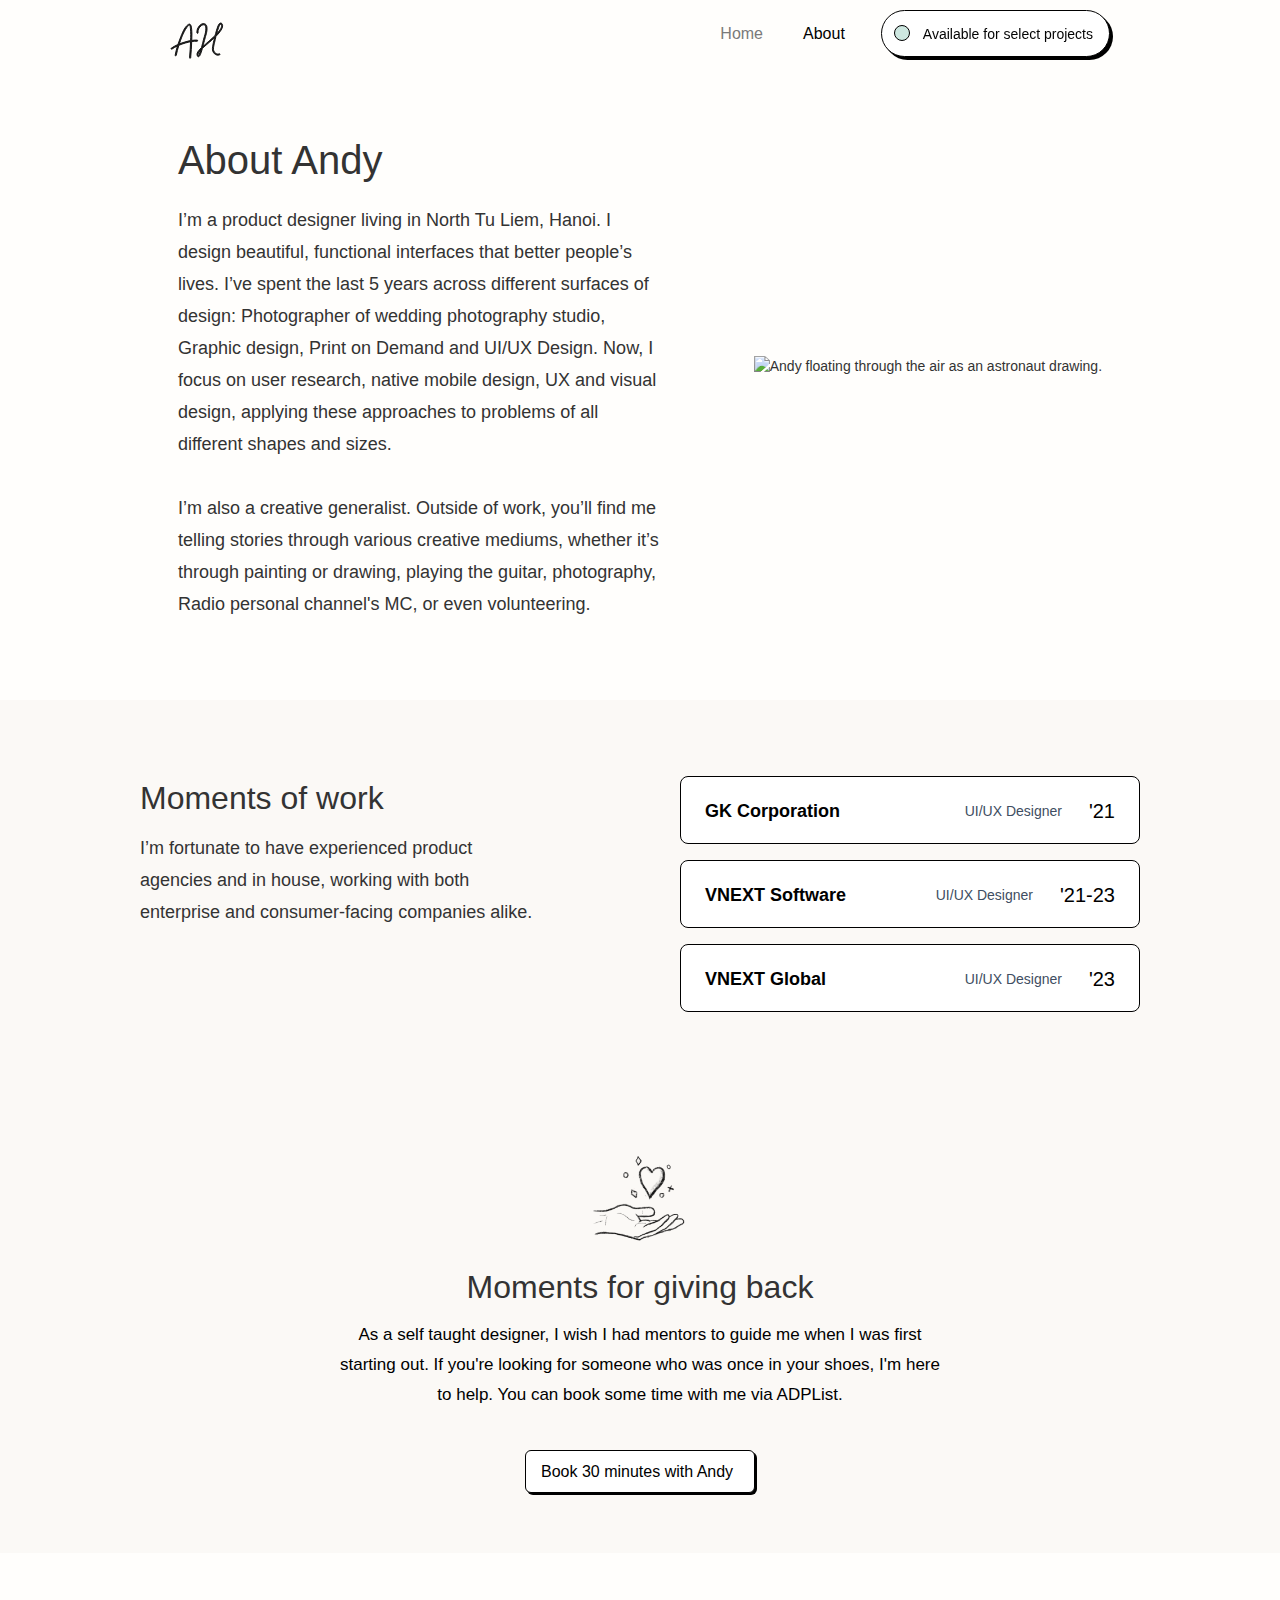
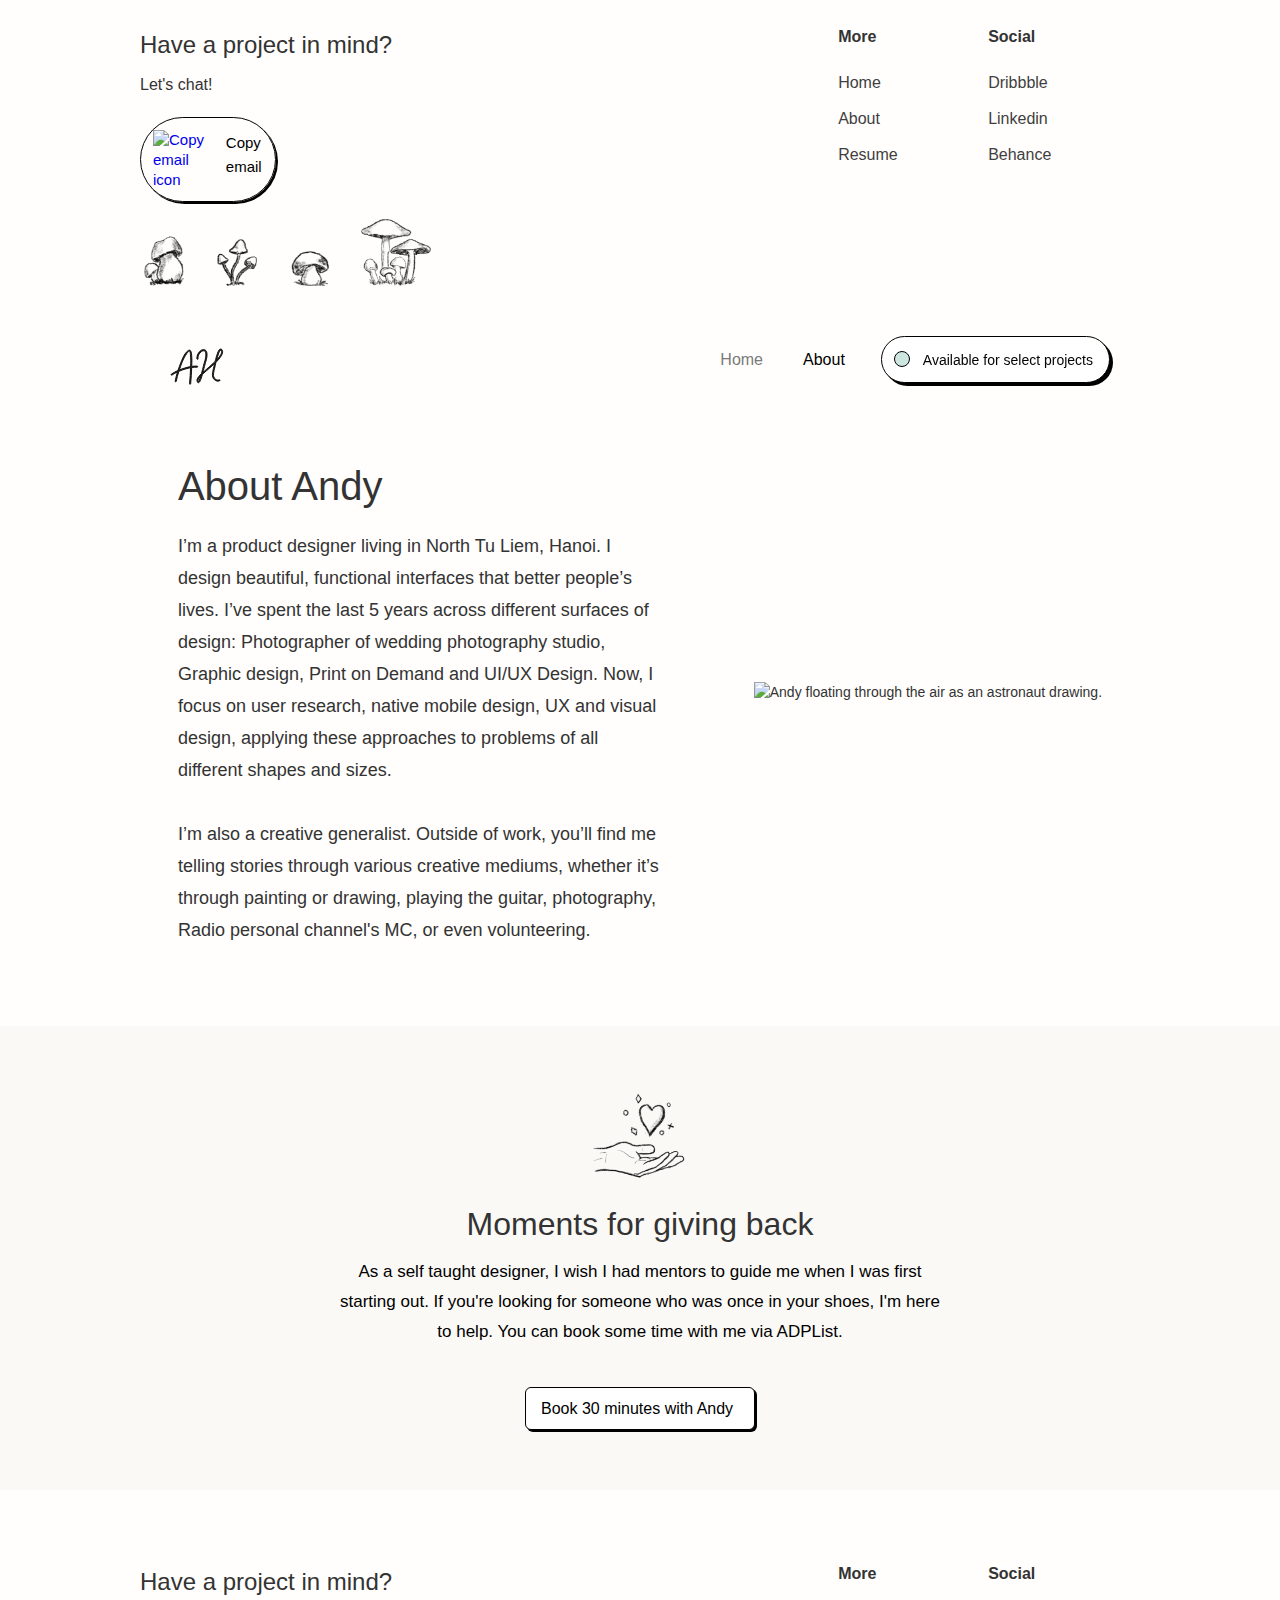
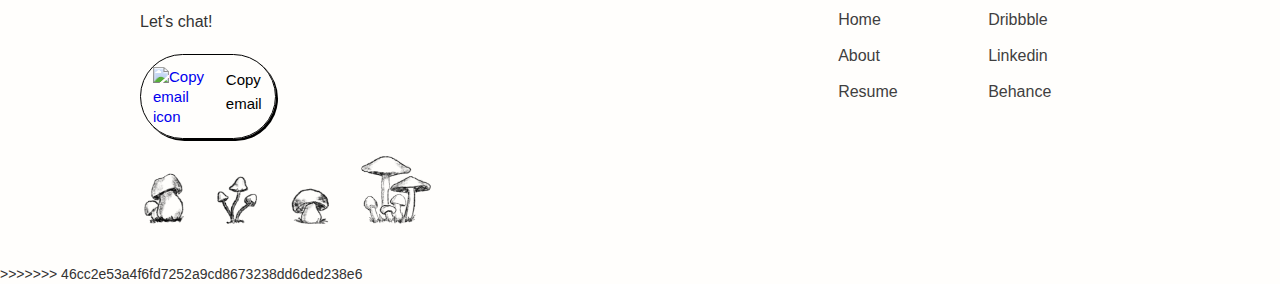
==== commit 381ec3f2: "mar" ====
--- a/about.html
+++ b/about.html
@@ -1,3 +1,4 @@
+
 <!DOCTYPE html>
 <html data-wf-domain="www.andyhoangds.github.io" data-wf-page="6182f4490222844d768a2a3d" data-wf-site="6181ce19a9e48a79066c97b2"
     ma1="ma" class=" w-mod-js w-mod-ix">
@@ -309,4 +310,318 @@
         </script>
     </body>
 
-</html>+</html>
+
+<!DOCTYPE html>
+<html data-wf-domain="www.andyhoangds.github.io" data-wf-page="6182f4490222844d768a2a3d" data-wf-site="6181ce19a9e48a79066c97b2"
+    ma1="ma" class=" w-mod-js w-mod-ix">
+    <head>
+        <meta charset="utf-8">
+        <title>About Andy</title>
+        <meta content="Learn more about Andy." name="description">
+        <meta content="About Andy" property="og:title">
+        <meta content="Learn more about Andy." property="og:description">
+        <meta content="About Andy" property="twitter:title">
+        <meta content="Learn more about Andy." property="twitter:description">
+        <meta property="og:type" content="website">
+        <meta content="summary_large_image" name="twitter:card">
+        <meta content="width=device-width, initial-scale=1" name="viewport">
+        <link
+            href="./styles.css"
+            rel="stylesheet" type="text/css">
+        <!--[if lt IE 9]><script src="https://cdnjs.cloudflare.com/ajax/libs/html5shiv/3.7.3/html5shiv.min.js" type="text/javascript"></script><![endif]-->
+        <script
+            type="text/javascript">!function (o, c) { var n = c.documentElement, t = " w-mod-"; n.className += t + "js", ("ontouchstart" in o || o.DocumentTouch && c instanceof DocumentTouch) && (n.className += t + "touch") }(window, document);</script>
+        <link
+            href="./images/svg/logo-sm.svg"
+            rel="shortcut icon" type="image/x-icon">
+        <link
+            href="./images/svg/logo-lg.svg"
+            rel="apple-touch-icon">
+        <style>
+            .sad-cursor {
+                cursor: url(https://web.archive.org/web/20221204104705im_/https://uploads-ssl.webflow.com/6181ce19a9e48a79066c97b2/61857785f69d07318e2ee0e5_sad_drawing_larger.png), default;
+            }
+
+            .happy-cursor {
+                cursor: url(https://web.archive.org/web/20221204104705im_/https://uploads-ssl.webflow.com/6181ce19a9e48a79066c97b2/62f513d0bbbfc1afb9641d0f_hearttt.png), default;
+            }
+        </style>
+        <style type="text/css"></style>
+        <style>
+            #checkfr_checker_auth {
+                opacity: 1 !important;
+                overflow: visible !important
+            }
+
+            #checkdv_checker_auth {
+                opacity: 1 !important;
+                overflow: visible !important
+            }
+        </style>
+    </head>
+
+    <body class="body">
+        <div data-animation="default" data-collapse="tiny" data-duration="400" data-easing="ease-in-out"
+            data-easing2="ease-in-out" role="banner" class="navbar w-nav">
+            <div class="container w-container"><a href="./index.html" class="w-nav-brand"
+                    aria-label="home"><img
+                        src="./images/svg/logo.svg"
+                        loading="lazy" alt="Logo
+
+    " class="image"></a>
+                <nav role="navigation" class="nav-menu w-nav-menu">
+                    <div class="div-block-3 w-clearfix"><a href="https://andyhoangds.github.io/"
+                            class="nav-link inactive w-nav-link" style="max-width: 940px;">Home</a><a
+                            href="https://andyhoangds.github.io/about" aria-current="page"
+                            class="nav-link current w-nav-link w--current" style="max-width: 940px;">About</a><a
+                            data-clipboard-text="hoanghieu29797@gmail.com" href="#" class="div-block btn-2 w-inline-block">
+                            <div class="div-block-2"></div>
+                            <div data-hover-text="change email" class="text-block">Available for select projects</div>
+                            <div class="tooltip"
+                                style="opacity: 0; transform: translate3d(0px, -16px, 0px) scale3d(1, 1, 1) rotateX(0deg) rotateY(0deg) rotateZ(0deg) skew(0deg, 0deg); transform-style: preserve-3d;">
+                                <div class="text-block-3">Copy Email</div>
+                                <div class="div-block-4-copy"></div>
+                            </div>
+                        </a></div>
+                </nav>
+                <div class="menu-button w-nav-button" style="-webkit-user-select: text;" aria-label="menu" role="button"
+                    tabindex="0" aria-controls="w-nav-overlay-0" aria-haspopup="menu" aria-expanded="false">
+                    <div class="text-block-2">Menu</div>
+                </div>
+            </div>
+            <div class="w-nav-overlay" data-wf-ignore="" id="w-nav-overlay-0"></div>
+        </div>
+        <div class="section-2 wf-section">
+            <div class="div-block-16"><img
+                    src="./images/svg/aboutah.svg"
+                    loading="lazy"
+                    srcset="./images/svg/aboutah.svg 500w, ./images/svg/aboutah.svg 800w, ./images/svg/aboutah.svg 1052w"
+                    sizes="(max-width: 479px) 100vw, (max-width: 767px) 90vw, (max-width: 991px) 600px, 50vw"
+                    alt="Andy floating through the air as an astronaut drawing." class="image-5"></div>
+            <div class="div-block-15">
+                <h2 class="heading-4">About Andy</h2>
+                <div class="text-block-5">I’m a product designer living in North Tu Liem, Hanoi. I design beautiful, functional interfaces that better people’s lives. I’ve spent the last 5 years across different surfaces of design: Photographer of wedding photography studio, Graphic design, Print on Demand and UI/UX Design. Now, I focus on user research, native mobile design, UX and visual design, applying these approaches to problems of all different shapes and sizes.<br><br>I’m also a creative generalist. Outside of work, you’ll find me telling stories through various creative mediums, whether it’s through painting or drawing, playing the guitar, photography, Radio personal channel's MC, or even volunteering.</div>
+            </div>
+        </div>
+<!--         <div class="section-4 wf-section">
+            <div class="div-block-34-copy">
+                <div class="div-block-28">
+                    <h2 class="heading-5">Moments of work</h2>
+                    <div class="text-block-5">I’m fortunate to have experienced product agencies and in house, working with
+                        both enterprise and consumer-facing companies alike.</div>
+                </div>
+                <div class="div-block-30">
+                    <a href="https://web.archive.org/web/20221204104705/https://nextdoor.com/"
+                        target="_blank" class="div-block-red w-inline-block">
+                        <div class="text-block-11">GK Corporation</div>
+                        <div class="div-block-31">
+                            <div class="text-block-12">UI/UX Designer</div>
+                            <div class="text-block-13">'21</div>
+                        </div>
+                    </a>
+                    <a href="hhttps://vnext.vn/" target="_blank"
+                        class="div-block-29-yellow w-inline-block">
+                        <div class="text-block-11">VNEXT Software</div>
+                        <div class="div-block-31">
+                            <div class="text-block-12">UI/UX Designer</div>
+                            <div class="text-block-13">'21-23</div>
+                        </div>
+                    </a>
+                    <a href="https://vnextglobal.com/" target="_blank"
+                        class="div-block-29-yellow w-inline-block">
+                        <div class="text-block-11">VNEXT Global</div>
+                        <div class="div-block-31">
+                            <div class="text-block-12">UI/UX Designer</div>
+                            <div class="text-block-13">'23</div>
+                        </div>
+                    </a>
+                </div>
+            </div>
+        </div> -->
+        <!-- <div class="wf-section">
+            <div class="div-block-32">
+                <h2 class="heading-5">Moments of play</h2>
+                <div data-current="Tab 1" data-easing="ease" data-duration-in="300" data-duration-out="100"
+                    class="tabs-2 w-tabs">
+                    <div class="tabs-menu-about w-tab-menu" role="tablist"><a data-w-tab="Tab 1"
+                            class="tab-link-tab-2 w-inline-block w-tab-link w--current" id="w-tabs-0-data-w-tab-0"
+                            href="https://web.archive.orghttps://andyhoangds.github.io/about#w-tabs-0-data-w-pane-0"
+                            role="tab" aria-controls="w-tabs-0-data-w-pane-0" aria-selected="true">
+                            <div>Movement</div>
+                        </a><a data-w-tab="Tab 2" class="tab-link-tab-2 w-inline-block w-tab-link" tabindex="-1"
+                            id="w-tabs-0-data-w-tab-1"
+                            href="https://web.archive.orghttps://andyhoangds.github.io/about#w-tabs-0-data-w-pane-1"
+                            role="tab" aria-controls="w-tabs-0-data-w-pane-1" aria-selected="false">
+                            <div class="text-block-9">Creativity</div>
+                        </a><a data-w-tab="Tab 3" class="tab-link-tab-2 w-inline-block w-tab-link" tabindex="-1"
+                            id="w-tabs-0-data-w-tab-2"
+                            href="https://web.archive.orghttps://andyhoangds.github.io/about#w-tabs-0-data-w-pane-2"
+                            role="tab" aria-controls="w-tabs-0-data-w-pane-2" aria-selected="false">
+                            <div>Travel</div>
+                        </a></div>
+                    <div class="tabs-content w-tab-content">
+                        <div data-w-tab="Tab 1" class="w-tab-pane w--tab-active" id="w-tabs-0-data-w-pane-0" role="tabpanel"
+                            aria-labelledby="w-tabs-0-data-w-tab-0">
+                            <div class="div-block-33"><img sizes="(max-width: 991px) 90vw, 600px"
+                                    srcset="https://web.archive.org/web/20221204104705im_/https://uploads-ssl.webflow.com/6181ce19a9e48a79066c97b2/618466677b807f43997113d3_movement-p-500.png 500w, https://web.archive.org/web/20221204104705im_/https://uploads-ssl.webflow.com/6181ce19a9e48a79066c97b2/618466677b807f43997113d3_movement-p-800.png 800w, https://web.archive.org/web/20221204104705im_/https://uploads-ssl.webflow.com/6181ce19a9e48a79066c97b2/618466677b807f43997113d3_movement.png 1013w"
+                                    loading="eager"
+                                    src="https://web.archive.org/web/20221204104705im_/https://uploads-ssl.webflow.com/6181ce19a9e48a79066c97b2/618466677b807f43997113d3_movement.png"
+                                    alt="Collage of Andy running, rowing, biking and climbing
+    " class="image-13">
+                                <div class="div-block-35">
+                                    <div class="div-block-38">
+                                        <div class="play-activity-blue">
+                                            <div>Ultrarunning</div>
+                                        </div>
+                                        <div class="play-activity-green">
+                                            <div>Rowing</div>
+                                        </div>
+                                        <div class="play-activity-yellow">
+                                            <div>Gravel Biking</div>
+                                        </div>
+                                        <div class="play-activity-orange">
+                                            <div>Climbing</div>
+                                        </div>
+                                    </div>
+                                    <div class="text-block-10-copy">Former Lightweight Rower @ UPenn, two-time National
+                                        Champion, and 100k Lightweight Rowing World Record holder. Now that I live in
+                                        Boulder, my pursuit of movement is focused less on fitness or external competition,
+                                        but instead on finding flow.</div>
+                                </div>
+                            </div>
+                        </div>
+                        <div data-w-tab="Tab 2" class="w-tab-pane" id="w-tabs-0-data-w-pane-1" role="tabpanel"
+                            aria-labelledby="w-tabs-0-data-w-tab-1">
+                            <div class="div-block-33"><img sizes="(max-width: 991px) 90vw, 600px"
+                                    srcset="https://web.archive.org/web/20221204104705im_/https://uploads-ssl.webflow.com/6181ce19a9e48a79066c97b2/61847853bc19d57bda059249_creativity-p-500.png 500w, https://web.archive.org/web/20221204104705im_/https://uploads-ssl.webflow.com/6181ce19a9e48a79066c97b2/61847853bc19d57bda059249_creativity-p-800.png 800w, https://web.archive.org/web/20221204104705im_/https://uploads-ssl.webflow.com/6181ce19a9e48a79066c97b2/61847853bc19d57bda059249_creativity.png 1013w"
+                                    loading="eager"
+                                    src="https://web.archive.org/web/20221204104705im_/https://uploads-ssl.webflow.com/6181ce19a9e48a79066c97b2/61847853bc19d57bda059249_creativity.png"
+                                    alt="Collage of Andy's creative artwork and piano" class="image-13">
+                                <div class="div-block-37">
+                                    <div class="div-block-38">
+                                        <div class="play-activity-orange">
+                                            <div>Piano</div>
+                                        </div>
+                                        <div class="play-activity-yellow">
+                                            <div>Photography</div>
+                                        </div>
+                                        <div class="play-activity-green">
+                                            <div>Shoe Making</div>
+                                        </div>
+                                        <div class="play-activity-blue">
+                                            <div>Painting and Drawing</div>
+                                        </div>
+                                    </div>
+                                    <div class="text-block-10-copy">As a child of immigrants, I never thought I could do
+                                        something creative for a living. I’m lucky to not only be able to do so, but to also
+                                        continue creating in my life outside of work, whether that’s through instruments,
+                                        paint brushes, a camera lens, and more.</div>
+                                </div>
+                            </div>
+                        </div>
+                        <div data-w-tab="Tab 3" class="w-tab-pane" id="w-tabs-0-data-w-pane-2" role="tabpanel"
+                            aria-labelledby="w-tabs-0-data-w-tab-2">
+                            <div class="div-block-33"><img sizes="(max-width: 991px) 90vw, 600px"
+                                    srcset="https://web.archive.org/web/20221204104705im_/https://uploads-ssl.webflow.com/6181ce19a9e48a79066c97b2/6184786c81bd89cec59d2e05_travel-p-500.png 500w, https://web.archive.org/web/20221204104705im_/https://uploads-ssl.webflow.com/6181ce19a9e48a79066c97b2/6184786c81bd89cec59d2e05_travel-p-800.png 800w, https://web.archive.org/web/20221204104705im_/https://uploads-ssl.webflow.com/6181ce19a9e48a79066c97b2/6184786c81bd89cec59d2e05_travel.png 1013w"
+                                    loading="eager"
+                                    src="https://web.archive.org/web/20221204104705im_/https://uploads-ssl.webflow.com/6181ce19a9e48a79066c97b2/6184786c81bd89cec59d2e05_travel.png"
+                                    alt="Collage of Andy's travels" class="image-13">
+                                <div class="div-block-36">
+                                    <div class="div-block-38">
+                                        <div class="play-activity-green">
+                                            <div>Road Trips</div>
+                                        </div>
+                                        <div class="play-activity-orange">
+                                            <div>Buster (Dog)</div>
+                                        </div>
+                                        <div class="play-activity-blue">
+                                            <div>Camping</div>
+                                        </div>
+                                    </div>
+                                    <div class="text-block-10-copy">I try to break out of the cycle of monotonous routine by
+                                        traveling to different places, by plane, van, or truck camper. When road tripping,
+                                        my dog Buster almost always comes with. We’ve driven across the US many times—some
+                                        of our favorite places include Sedona, Moab, and Revelstoke (BC).</div>
+                                </div>
+                            </div>
+                        </div>
+                    </div>
+                </div>
+            </div>
+        </div> -->
+        <div class="div-block-45">
+            <div class="div-block-34">
+                <div class="div-block-28-copy">
+                    <div class="div-block-46"><img
+                            src="./images/auppoerhN.png"
+                            loading="lazy" alt="supportive hand" class="image-18"></div>
+                    <h2 class="heading-5-copy">Moments for giving back</h2>
+                    <div class="text-block-10-copy-copy">As a self taught designer, I wish I had mentors to guide me when I
+                        was first starting out. If you're looking for someone who was once in your shoes, I'm here to help.
+                        You can book some time with me via ADPList.</div><a
+                        href="https://adplist.org/mentors/hoang-trung-hieu"
+                        target="_blank" class="mentor-btn w-button">Book 30 minutes with Andy</a>
+                </div>
+            </div>
+        </div>
+        <div class="footer-copy-copy wf-section">
+            <div class="div-block-21">
+                <div class="div-block-22">
+                    <h3 class="heading-3">Have a project in mind?</h3>
+                    <div class="text-block-work">Let's chat!</div><a data-clipboard-text="wAndy415@gmail.com" href="#"
+                        class="btn w-inline-block"><img
+                            src="https://web.archive.org/web/20221204104705im_/https://uploads-ssl.webflow.com/6181ce19a9e48a79066c97b2/6183ee5073942c48c80a8922_copy_24px.svg"
+                            loading="lazy" alt="Copy email icon
+    ">
+                        <div class="text-block-8">Copy email</div>
+                    </a>
+                </div>
+                <div class="div-block-24">
+                    <div class="div-block-25">
+                        <div class="footer-text-header">More</div>
+                        <div class="footer-link-container"><a href="https://andyhoangds.github.io/"
+                                class="footer-link">Home</a><a href="#" class="footer-link">About</a><a
+                                href="https://web.archive.org/web/20221204104705/https://www.dropbox.com/s/sbxttq1cxb5ejt6/resume22.pdf?dl=0"
+                                target="_blank" class="footer-link">Resume</a></div>
+                    </div>
+                    <div class="div-block-25">
+                        <div class="footer-text-header">Social</div>
+                        <div class="footer-link-container"><a href="https://dribbble.com/Junn_Andy" target="_blank"
+                            class="footer-link">Dribbble</a>
+                        <a href="https://www.linkedin.com/in/AndyHoangDs"
+                            target="_blank" class="footer-link">Linkedin</a>
+                        <a
+                            href="https://www.behance.net/hoanghieu297"
+                            target="_blank"
+                            class="footer-link"
+                            >Behance</a></div>
+                    </div>
+                </div>
+            </div>
+            <div class="div-block-47"><img
+                    src="./images/mushrooms.png"
+                    loading="lazy" alt="Little mushrooms" class="image-19"></div>
+        </div>
+        <script
+            src="./scripts/jquery-3.5.1.min.dc5e7f18c8.js"
+            type="text/javascript" integrity="" crossorigin="anonymous"></script>
+        <script
+            src="./scripts/webflow.5efab5947.js"
+            type="text/javascript"></script>
+        <!--[if lte IE 9]><script src="//cdnjs.cloudflare.com/ajax/libs/placeholders/3.0.2/placeholders.min.js"></script><![endif]-->
+        <!-- Copy to Clipboard  -->
+        <script src="./scripts/clipboard.min.js"></script>
+        <script>
+            var Webflow = Webflow || [];
+            Webflow.push(function () {
+                $.getScript('https://cdnjs.cloudflare.com/ajax/libs/clipboard.js/1.7.1/clipboard.min.js', function () {
+                    new Clipboard('.btn');
+                    new Clipboard('.btn-2');
+                });
+            });
+        </script>
+    </body>
+
+</html>
+>>>>>>> 46cc2e53a4f6fd7252a9cd8673238dd6ded238e6
--- a/styles.css
+++ b/styles.css
@@ -3883,4 +3883,8 @@
      PetaboxLoader3.datanode: 81.958 (4)
      load_resource: 305.031
      PetaboxLoader3.resolve: 248.914
-   */+<<<<<<< HEAD
+   */
+=======
+   */
+>>>>>>> 46cc2e53a4f6fd7252a9cd8673238dd6ded238e6
--- a/styles.css
+++ b/styles.css
@@ -3883,4 +3883,8 @@
      PetaboxLoader3.datanode: 81.958 (4)
      load_resource: 305.031
      PetaboxLoader3.resolve: 248.914
-   */+<<<<<<< HEAD
+   */
+=======
+   */
+>>>>>>> 46cc2e53a4f6fd7252a9cd8673238dd6ded238e6
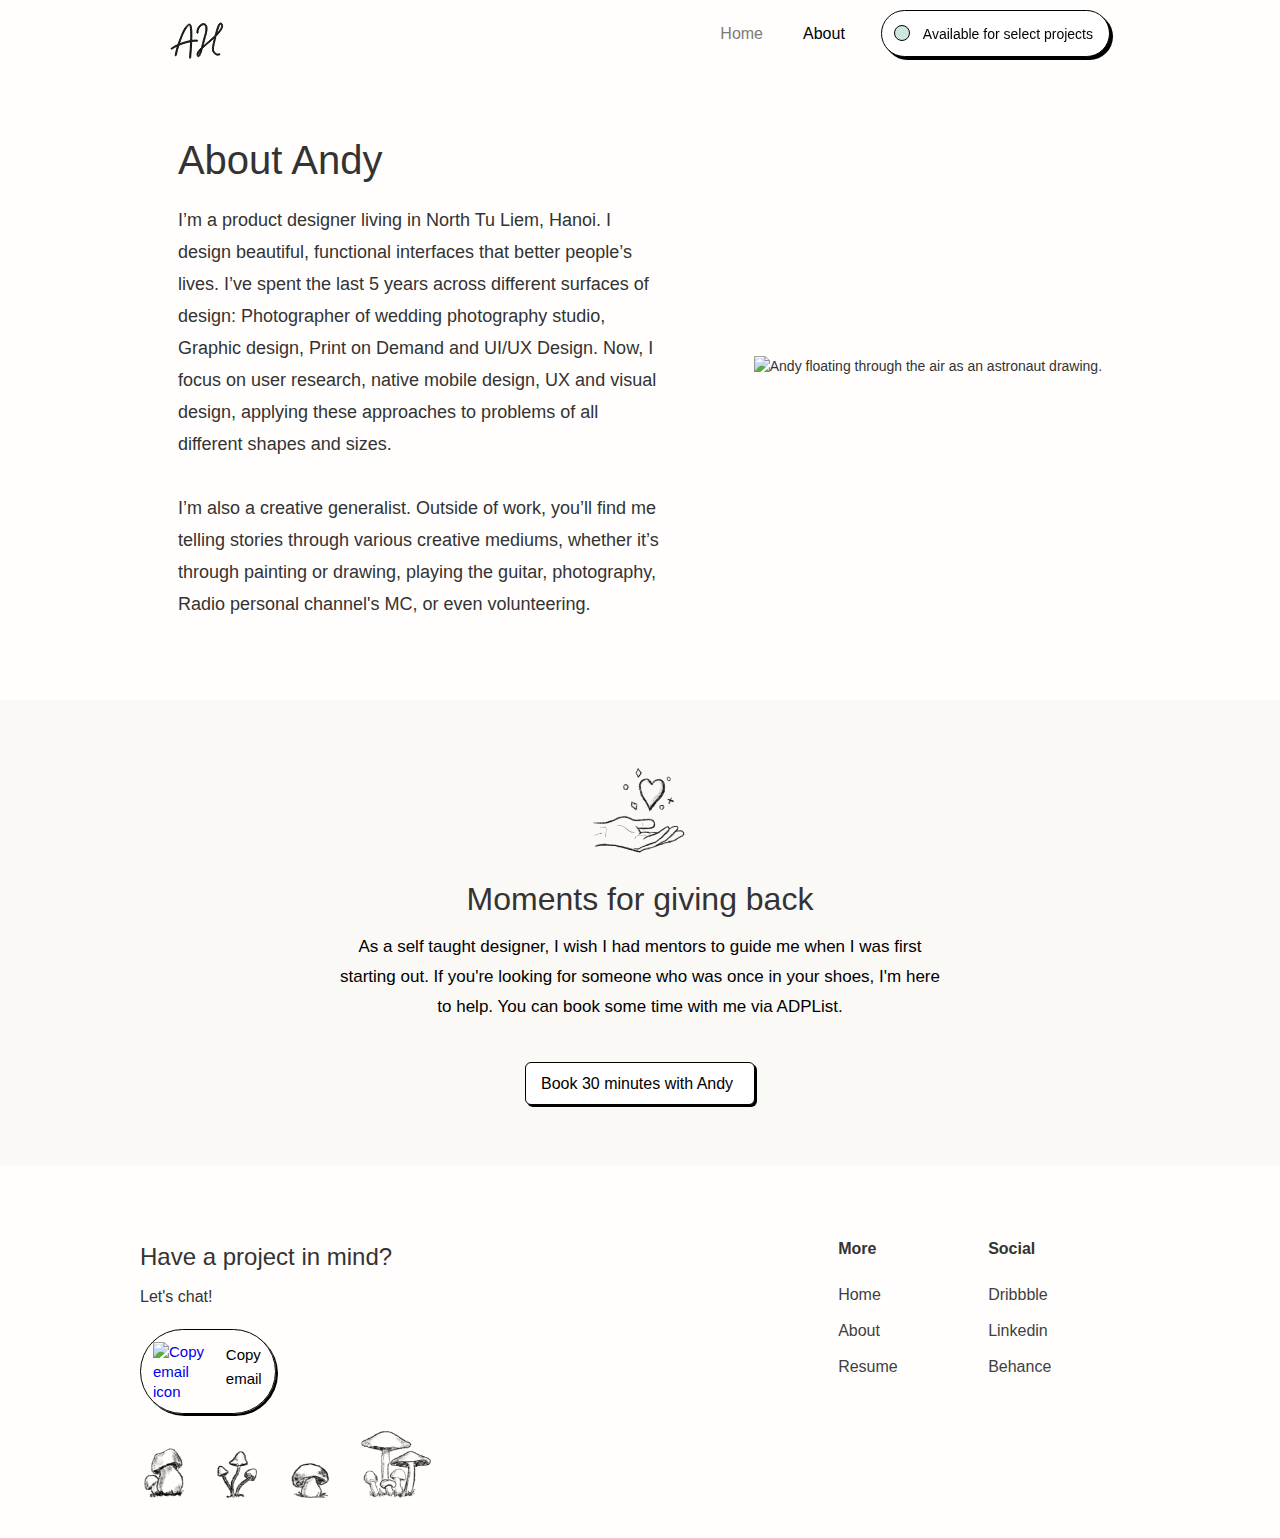
==== commit 4a8160ae: "update-125" ====
--- a/about.html
+++ b/about.html
@@ -1,4 +1,3 @@
-
 <!DOCTYPE html>
 <html data-wf-domain="www.andyhoangds.github.io" data-wf-page="6182f4490222844d768a2a3d" data-wf-site="6181ce19a9e48a79066c97b2"
     ma1="ma" class=" w-mod-js w-mod-ix">
@@ -91,319 +90,6 @@
                 <div class="text-block-5">I’m a product designer living in North Tu Liem, Hanoi. I design beautiful, functional interfaces that better people’s lives. I’ve spent the last 5 years across different surfaces of design: Photographer of wedding photography studio, Graphic design, Print on Demand and UI/UX Design. Now, I focus on user research, native mobile design, UX and visual design, applying these approaches to problems of all different shapes and sizes.<br><br>I’m also a creative generalist. Outside of work, you’ll find me telling stories through various creative mediums, whether it’s through painting or drawing, playing the guitar, photography, Radio personal channel's MC, or even volunteering.</div>
             </div>
         </div>
-        <div class="section-4 wf-section">
-            <div class="div-block-34-copy">
-                <div class="div-block-28">
-                    <h2 class="heading-5">Moments of work</h2>
-                    <div class="text-block-5">I’m fortunate to have experienced product agencies and in house, working with
-                        both enterprise and consumer-facing companies alike.</div>
-                </div>
-                <div class="div-block-30">
-                    <a href="https://web.archive.org/web/20221204104705/https://nextdoor.com/"
-                        target="_blank" class="div-block-red w-inline-block">
-                        <div class="text-block-11">GK Corporation</div>
-                        <div class="div-block-31">
-                            <div class="text-block-12">UI/UX Designer</div>
-                            <div class="text-block-13">'21</div>
-                        </div>
-                    </a>
-                    <a href="hhttps://vnext.vn/" target="_blank"
-                        class="div-block-29-yellow w-inline-block">
-                        <div class="text-block-11">VNEXT Software</div>
-                        <div class="div-block-31">
-                            <div class="text-block-12">UI/UX Designer</div>
-                            <div class="text-block-13">'21-23</div>
-                        </div>
-                    </a>
-                    <a href="https://vnextglobal.com/" target="_blank"
-                        class="div-block-29-yellow w-inline-block">
-                        <div class="text-block-11">VNEXT Global</div>
-                        <div class="div-block-31">
-                            <div class="text-block-12">UI/UX Designer</div>
-                            <div class="text-block-13">'23</div>
-                        </div>
-                    </a>
-                </div>
-            </div>
-        </div>
-        <!-- <div class="wf-section">
-            <div class="div-block-32">
-                <h2 class="heading-5">Moments of play</h2>
-                <div data-current="Tab 1" data-easing="ease" data-duration-in="300" data-duration-out="100"
-                    class="tabs-2 w-tabs">
-                    <div class="tabs-menu-about w-tab-menu" role="tablist"><a data-w-tab="Tab 1"
-                            class="tab-link-tab-2 w-inline-block w-tab-link w--current" id="w-tabs-0-data-w-tab-0"
-                            href="https://web.archive.orghttps://andyhoangds.github.io/about#w-tabs-0-data-w-pane-0"
-                            role="tab" aria-controls="w-tabs-0-data-w-pane-0" aria-selected="true">
-                            <div>Movement</div>
-                        </a><a data-w-tab="Tab 2" class="tab-link-tab-2 w-inline-block w-tab-link" tabindex="-1"
-                            id="w-tabs-0-data-w-tab-1"
-                            href="https://web.archive.orghttps://andyhoangds.github.io/about#w-tabs-0-data-w-pane-1"
-                            role="tab" aria-controls="w-tabs-0-data-w-pane-1" aria-selected="false">
-                            <div class="text-block-9">Creativity</div>
-                        </a><a data-w-tab="Tab 3" class="tab-link-tab-2 w-inline-block w-tab-link" tabindex="-1"
-                            id="w-tabs-0-data-w-tab-2"
-                            href="https://web.archive.orghttps://andyhoangds.github.io/about#w-tabs-0-data-w-pane-2"
-                            role="tab" aria-controls="w-tabs-0-data-w-pane-2" aria-selected="false">
-                            <div>Travel</div>
-                        </a></div>
-                    <div class="tabs-content w-tab-content">
-                        <div data-w-tab="Tab 1" class="w-tab-pane w--tab-active" id="w-tabs-0-data-w-pane-0" role="tabpanel"
-                            aria-labelledby="w-tabs-0-data-w-tab-0">
-                            <div class="div-block-33"><img sizes="(max-width: 991px) 90vw, 600px"
-                                    srcset="https://web.archive.org/web/20221204104705im_/https://uploads-ssl.webflow.com/6181ce19a9e48a79066c97b2/618466677b807f43997113d3_movement-p-500.png 500w, https://web.archive.org/web/20221204104705im_/https://uploads-ssl.webflow.com/6181ce19a9e48a79066c97b2/618466677b807f43997113d3_movement-p-800.png 800w, https://web.archive.org/web/20221204104705im_/https://uploads-ssl.webflow.com/6181ce19a9e48a79066c97b2/618466677b807f43997113d3_movement.png 1013w"
-                                    loading="eager"
-                                    src="https://web.archive.org/web/20221204104705im_/https://uploads-ssl.webflow.com/6181ce19a9e48a79066c97b2/618466677b807f43997113d3_movement.png"
-                                    alt="Collage of Andy running, rowing, biking and climbing
-    " class="image-13">
-                                <div class="div-block-35">
-                                    <div class="div-block-38">
-                                        <div class="play-activity-blue">
-                                            <div>Ultrarunning</div>
-                                        </div>
-                                        <div class="play-activity-green">
-                                            <div>Rowing</div>
-                                        </div>
-                                        <div class="play-activity-yellow">
-                                            <div>Gravel Biking</div>
-                                        </div>
-                                        <div class="play-activity-orange">
-                                            <div>Climbing</div>
-                                        </div>
-                                    </div>
-                                    <div class="text-block-10-copy">Former Lightweight Rower @ UPenn, two-time National
-                                        Champion, and 100k Lightweight Rowing World Record holder. Now that I live in
-                                        Boulder, my pursuit of movement is focused less on fitness or external competition,
-                                        but instead on finding flow.</div>
-                                </div>
-                            </div>
-                        </div>
-                        <div data-w-tab="Tab 2" class="w-tab-pane" id="w-tabs-0-data-w-pane-1" role="tabpanel"
-                            aria-labelledby="w-tabs-0-data-w-tab-1">
-                            <div class="div-block-33"><img sizes="(max-width: 991px) 90vw, 600px"
-                                    srcset="https://web.archive.org/web/20221204104705im_/https://uploads-ssl.webflow.com/6181ce19a9e48a79066c97b2/61847853bc19d57bda059249_creativity-p-500.png 500w, https://web.archive.org/web/20221204104705im_/https://uploads-ssl.webflow.com/6181ce19a9e48a79066c97b2/61847853bc19d57bda059249_creativity-p-800.png 800w, https://web.archive.org/web/20221204104705im_/https://uploads-ssl.webflow.com/6181ce19a9e48a79066c97b2/61847853bc19d57bda059249_creativity.png 1013w"
-                                    loading="eager"
-                                    src="https://web.archive.org/web/20221204104705im_/https://uploads-ssl.webflow.com/6181ce19a9e48a79066c97b2/61847853bc19d57bda059249_creativity.png"
-                                    alt="Collage of Andy's creative artwork and piano" class="image-13">
-                                <div class="div-block-37">
-                                    <div class="div-block-38">
-                                        <div class="play-activity-orange">
-                                            <div>Piano</div>
-                                        </div>
-                                        <div class="play-activity-yellow">
-                                            <div>Photography</div>
-                                        </div>
-                                        <div class="play-activity-green">
-                                            <div>Shoe Making</div>
-                                        </div>
-                                        <div class="play-activity-blue">
-                                            <div>Painting and Drawing</div>
-                                        </div>
-                                    </div>
-                                    <div class="text-block-10-copy">As a child of immigrants, I never thought I could do
-                                        something creative for a living. I’m lucky to not only be able to do so, but to also
-                                        continue creating in my life outside of work, whether that’s through instruments,
-                                        paint brushes, a camera lens, and more.</div>
-                                </div>
-                            </div>
-                        </div>
-                        <div data-w-tab="Tab 3" class="w-tab-pane" id="w-tabs-0-data-w-pane-2" role="tabpanel"
-                            aria-labelledby="w-tabs-0-data-w-tab-2">
-                            <div class="div-block-33"><img sizes="(max-width: 991px) 90vw, 600px"
-                                    srcset="https://web.archive.org/web/20221204104705im_/https://uploads-ssl.webflow.com/6181ce19a9e48a79066c97b2/6184786c81bd89cec59d2e05_travel-p-500.png 500w, https://web.archive.org/web/20221204104705im_/https://uploads-ssl.webflow.com/6181ce19a9e48a79066c97b2/6184786c81bd89cec59d2e05_travel-p-800.png 800w, https://web.archive.org/web/20221204104705im_/https://uploads-ssl.webflow.com/6181ce19a9e48a79066c97b2/6184786c81bd89cec59d2e05_travel.png 1013w"
-                                    loading="eager"
-                                    src="https://web.archive.org/web/20221204104705im_/https://uploads-ssl.webflow.com/6181ce19a9e48a79066c97b2/6184786c81bd89cec59d2e05_travel.png"
-                                    alt="Collage of Andy's travels" class="image-13">
-                                <div class="div-block-36">
-                                    <div class="div-block-38">
-                                        <div class="play-activity-green">
-                                            <div>Road Trips</div>
-                                        </div>
-                                        <div class="play-activity-orange">
-                                            <div>Buster (Dog)</div>
-                                        </div>
-                                        <div class="play-activity-blue">
-                                            <div>Camping</div>
-                                        </div>
-                                    </div>
-                                    <div class="text-block-10-copy">I try to break out of the cycle of monotonous routine by
-                                        traveling to different places, by plane, van, or truck camper. When road tripping,
-                                        my dog Buster almost always comes with. We’ve driven across the US many times—some
-                                        of our favorite places include Sedona, Moab, and Revelstoke (BC).</div>
-                                </div>
-                            </div>
-                        </div>
-                    </div>
-                </div>
-            </div>
-        </div> -->
-        <div class="div-block-45">
-            <div class="div-block-34">
-                <div class="div-block-28-copy">
-                    <div class="div-block-46"><img
-                            src="./images/auppoerhN.png"
-                            loading="lazy" alt="supportive hand" class="image-18"></div>
-                    <h2 class="heading-5-copy">Moments for giving back</h2>
-                    <div class="text-block-10-copy-copy">As a self taught designer, I wish I had mentors to guide me when I
-                        was first starting out. If you're looking for someone who was once in your shoes, I'm here to help.
-                        You can book some time with me via ADPList.</div><a
-                        href="https://adplist.org/mentors/hoang-trung-hieu"
-                        target="_blank" class="mentor-btn w-button">Book 30 minutes with Andy</a>
-                </div>
-            </div>
-        </div>
-        <div class="footer-copy-copy wf-section">
-            <div class="div-block-21">
-                <div class="div-block-22">
-                    <h3 class="heading-3">Have a project in mind?</h3>
-                    <div class="text-block-work">Let's chat!</div><a data-clipboard-text="wAndy415@gmail.com" href="#"
-                        class="btn w-inline-block"><img
-                            src="https://web.archive.org/web/20221204104705im_/https://uploads-ssl.webflow.com/6181ce19a9e48a79066c97b2/6183ee5073942c48c80a8922_copy_24px.svg"
-                            loading="lazy" alt="Copy email icon
-    ">
-                        <div class="text-block-8">Copy email</div>
-                    </a>
-                </div>
-                <div class="div-block-24">
-                    <div class="div-block-25">
-                        <div class="footer-text-header">More</div>
-                        <div class="footer-link-container"><a href="https://andyhoangds.github.io/"
-                                class="footer-link">Home</a><a href="#" class="footer-link">About</a><a
-                                href="https://web.archive.org/web/20221204104705/https://www.dropbox.com/s/sbxttq1cxb5ejt6/resume22.pdf?dl=0"
-                                target="_blank" class="footer-link">Resume</a></div>
-                    </div>
-                    <div class="div-block-25">
-                        <div class="footer-text-header">Social</div>
-                        <div class="footer-link-container"><a href="https://dribbble.com/Junn_Andy" target="_blank"
-                            class="footer-link">Dribbble</a>
-                        <a href="https://www.linkedin.com/in/AndyHoangDs"
-                            target="_blank" class="footer-link">Linkedin</a>
-                        <a
-                            href="https://www.behance.net/hoanghieu297"
-                            target="_blank"
-                            class="footer-link"
-                            >Behance</a></div>
-                    </div>
-                </div>
-            </div>
-            <div class="div-block-47"><img
-                    src="./images/mushrooms.png"
-                    loading="lazy" alt="Little mushrooms" class="image-19"></div>
-        </div>
-        <script
-            src="./scripts/jquery-3.5.1.min.dc5e7f18c8.js"
-            type="text/javascript" integrity="" crossorigin="anonymous"></script>
-        <script
-            src="./scripts/webflow.5efab5947.js"
-            type="text/javascript"></script>
-        <!--[if lte IE 9]><script src="//cdnjs.cloudflare.com/ajax/libs/placeholders/3.0.2/placeholders.min.js"></script><![endif]-->
-        <!-- Copy to Clipboard  -->
-        <script src="./scripts/clipboard.min.js"></script>
-        <script>
-            var Webflow = Webflow || [];
-            Webflow.push(function () {
-                $.getScript('https://cdnjs.cloudflare.com/ajax/libs/clipboard.js/1.7.1/clipboard.min.js', function () {
-                    new Clipboard('.btn');
-                    new Clipboard('.btn-2');
-                });
-            });
-        </script>
-    </body>
-
-</html>
-
-<!DOCTYPE html>
-<html data-wf-domain="www.andyhoangds.github.io" data-wf-page="6182f4490222844d768a2a3d" data-wf-site="6181ce19a9e48a79066c97b2"
-    ma1="ma" class=" w-mod-js w-mod-ix">
-    <head>
-        <meta charset="utf-8">
-        <title>About Andy</title>
-        <meta content="Learn more about Andy." name="description">
-        <meta content="About Andy" property="og:title">
-        <meta content="Learn more about Andy." property="og:description">
-        <meta content="About Andy" property="twitter:title">
-        <meta content="Learn more about Andy." property="twitter:description">
-        <meta property="og:type" content="website">
-        <meta content="summary_large_image" name="twitter:card">
-        <meta content="width=device-width, initial-scale=1" name="viewport">
-        <link
-            href="./styles.css"
-            rel="stylesheet" type="text/css">
-        <!--[if lt IE 9]><script src="https://cdnjs.cloudflare.com/ajax/libs/html5shiv/3.7.3/html5shiv.min.js" type="text/javascript"></script><![endif]-->
-        <script
-            type="text/javascript">!function (o, c) { var n = c.documentElement, t = " w-mod-"; n.className += t + "js", ("ontouchstart" in o || o.DocumentTouch && c instanceof DocumentTouch) && (n.className += t + "touch") }(window, document);</script>
-        <link
-            href="./images/svg/logo-sm.svg"
-            rel="shortcut icon" type="image/x-icon">
-        <link
-            href="./images/svg/logo-lg.svg"
-            rel="apple-touch-icon">
-        <style>
-            .sad-cursor {
-                cursor: url(https://web.archive.org/web/20221204104705im_/https://uploads-ssl.webflow.com/6181ce19a9e48a79066c97b2/61857785f69d07318e2ee0e5_sad_drawing_larger.png), default;
-            }
-
-            .happy-cursor {
-                cursor: url(https://web.archive.org/web/20221204104705im_/https://uploads-ssl.webflow.com/6181ce19a9e48a79066c97b2/62f513d0bbbfc1afb9641d0f_hearttt.png), default;
-            }
-        </style>
-        <style type="text/css"></style>
-        <style>
-            #checkfr_checker_auth {
-                opacity: 1 !important;
-                overflow: visible !important
-            }
-
-            #checkdv_checker_auth {
-                opacity: 1 !important;
-                overflow: visible !important
-            }
-        </style>
-    </head>
-
-    <body class="body">
-        <div data-animation="default" data-collapse="tiny" data-duration="400" data-easing="ease-in-out"
-            data-easing2="ease-in-out" role="banner" class="navbar w-nav">
-            <div class="container w-container"><a href="./index.html" class="w-nav-brand"
-                    aria-label="home"><img
-                        src="./images/svg/logo.svg"
-                        loading="lazy" alt="Logo
-
-    " class="image"></a>
-                <nav role="navigation" class="nav-menu w-nav-menu">
-                    <div class="div-block-3 w-clearfix"><a href="https://andyhoangds.github.io/"
-                            class="nav-link inactive w-nav-link" style="max-width: 940px;">Home</a><a
-                            href="https://andyhoangds.github.io/about" aria-current="page"
-                            class="nav-link current w-nav-link w--current" style="max-width: 940px;">About</a><a
-                            data-clipboard-text="hoanghieu29797@gmail.com" href="#" class="div-block btn-2 w-inline-block">
-                            <div class="div-block-2"></div>
-                            <div data-hover-text="change email" class="text-block">Available for select projects</div>
-                            <div class="tooltip"
-                                style="opacity: 0; transform: translate3d(0px, -16px, 0px) scale3d(1, 1, 1) rotateX(0deg) rotateY(0deg) rotateZ(0deg) skew(0deg, 0deg); transform-style: preserve-3d;">
-                                <div class="text-block-3">Copy Email</div>
-                                <div class="div-block-4-copy"></div>
-                            </div>
-                        </a></div>
-                </nav>
-                <div class="menu-button w-nav-button" style="-webkit-user-select: text;" aria-label="menu" role="button"
-                    tabindex="0" aria-controls="w-nav-overlay-0" aria-haspopup="menu" aria-expanded="false">
-                    <div class="text-block-2">Menu</div>
-                </div>
-            </div>
-            <div class="w-nav-overlay" data-wf-ignore="" id="w-nav-overlay-0"></div>
-        </div>
-        <div class="section-2 wf-section">
-            <div class="div-block-16"><img
-                    src="./images/svg/aboutah.svg"
-                    loading="lazy"
-                    srcset="./images/svg/aboutah.svg 500w, ./images/svg/aboutah.svg 800w, ./images/svg/aboutah.svg 1052w"
-                    sizes="(max-width: 479px) 100vw, (max-width: 767px) 90vw, (max-width: 991px) 600px, 50vw"
-                    alt="Andy floating through the air as an astronaut drawing." class="image-5"></div>
-            <div class="div-block-15">
-                <h2 class="heading-4">About Andy</h2>
-                <div class="text-block-5">I’m a product designer living in North Tu Liem, Hanoi. I design beautiful, functional interfaces that better people’s lives. I’ve spent the last 5 years across different surfaces of design: Photographer of wedding photography studio, Graphic design, Print on Demand and UI/UX Design. Now, I focus on user research, native mobile design, UX and visual design, applying these approaches to problems of all different shapes and sizes.<br><br>I’m also a creative generalist. Outside of work, you’ll find me telling stories through various creative mediums, whether it’s through painting or drawing, playing the guitar, photography, Radio personal channel's MC, or even volunteering.</div>
-            </div>
-        </div>
 <!--         <div class="section-4 wf-section">
             <div class="div-block-34-copy">
                 <div class="div-block-28">
@@ -622,6 +308,4 @@
             });
         </script>
     </body>
-
-</html>
->>>>>>> 46cc2e53a4f6fd7252a9cd8673238dd6ded238e6
+</html>